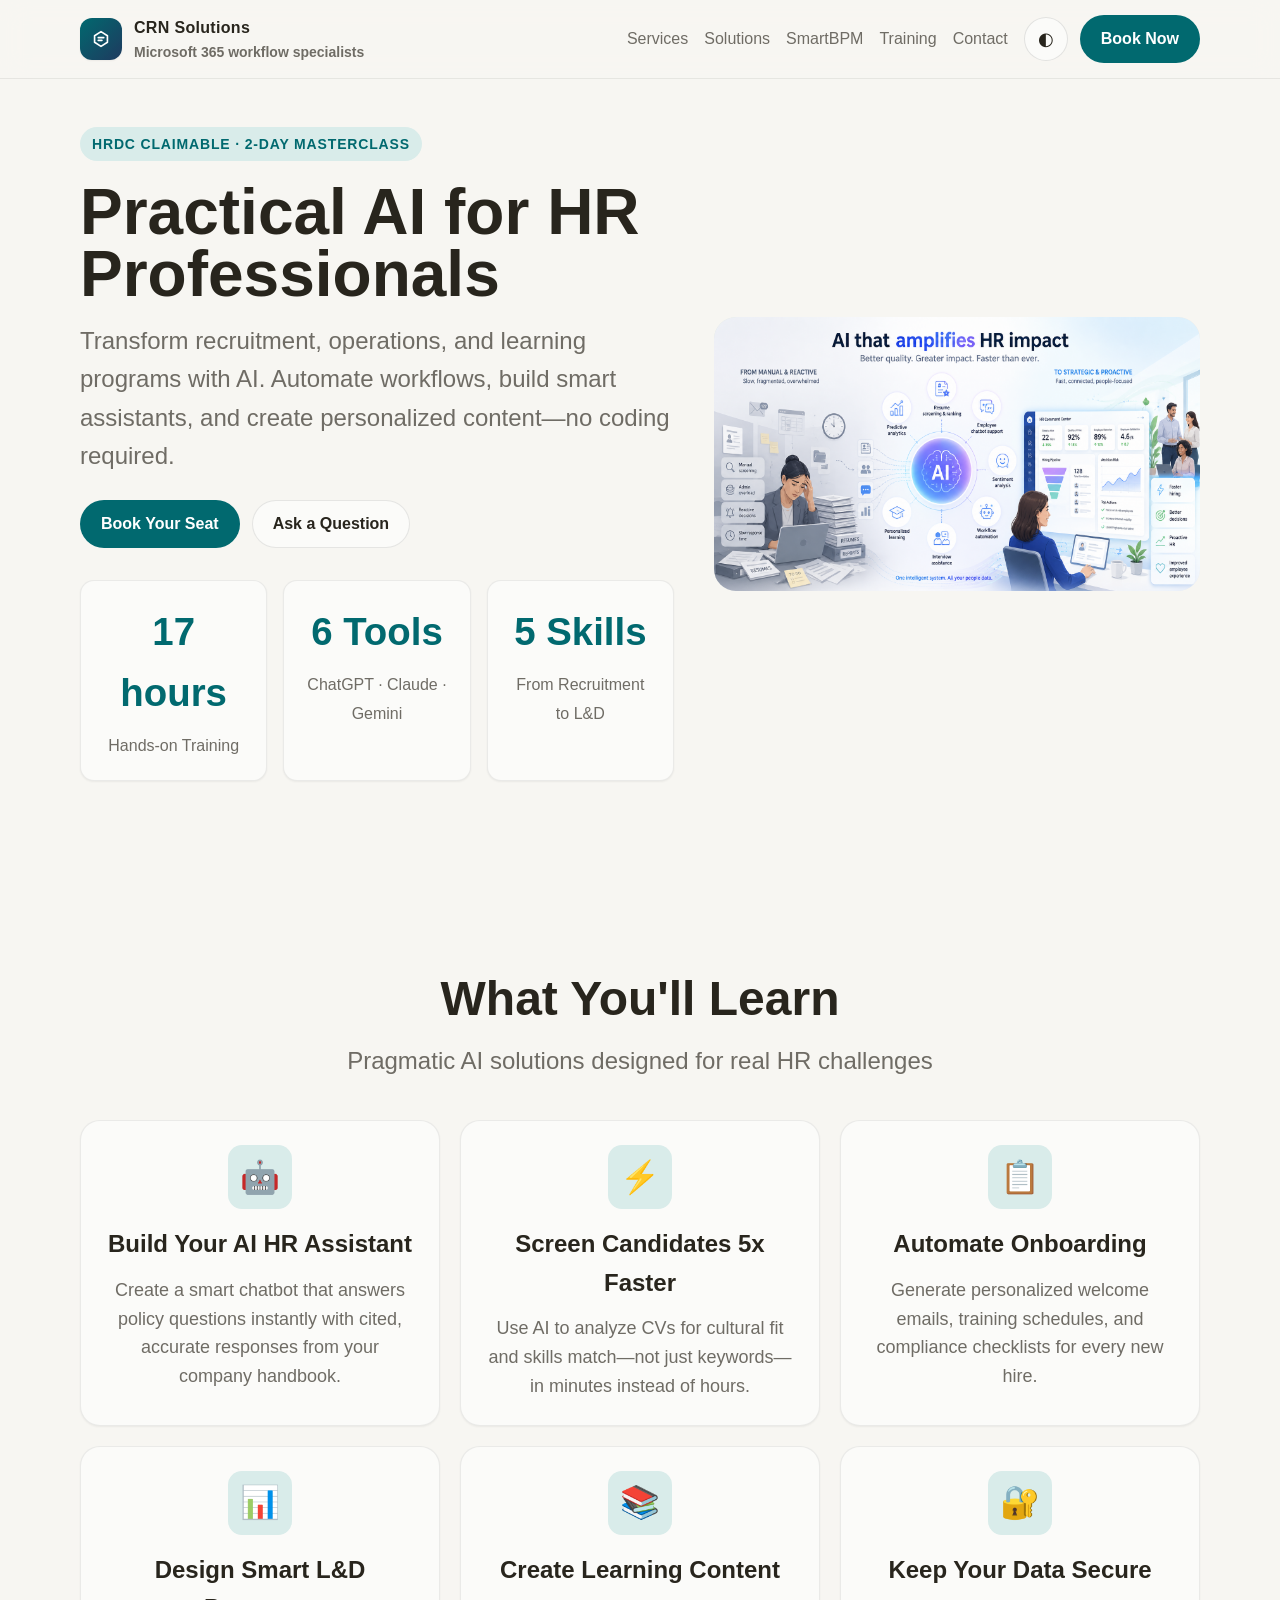
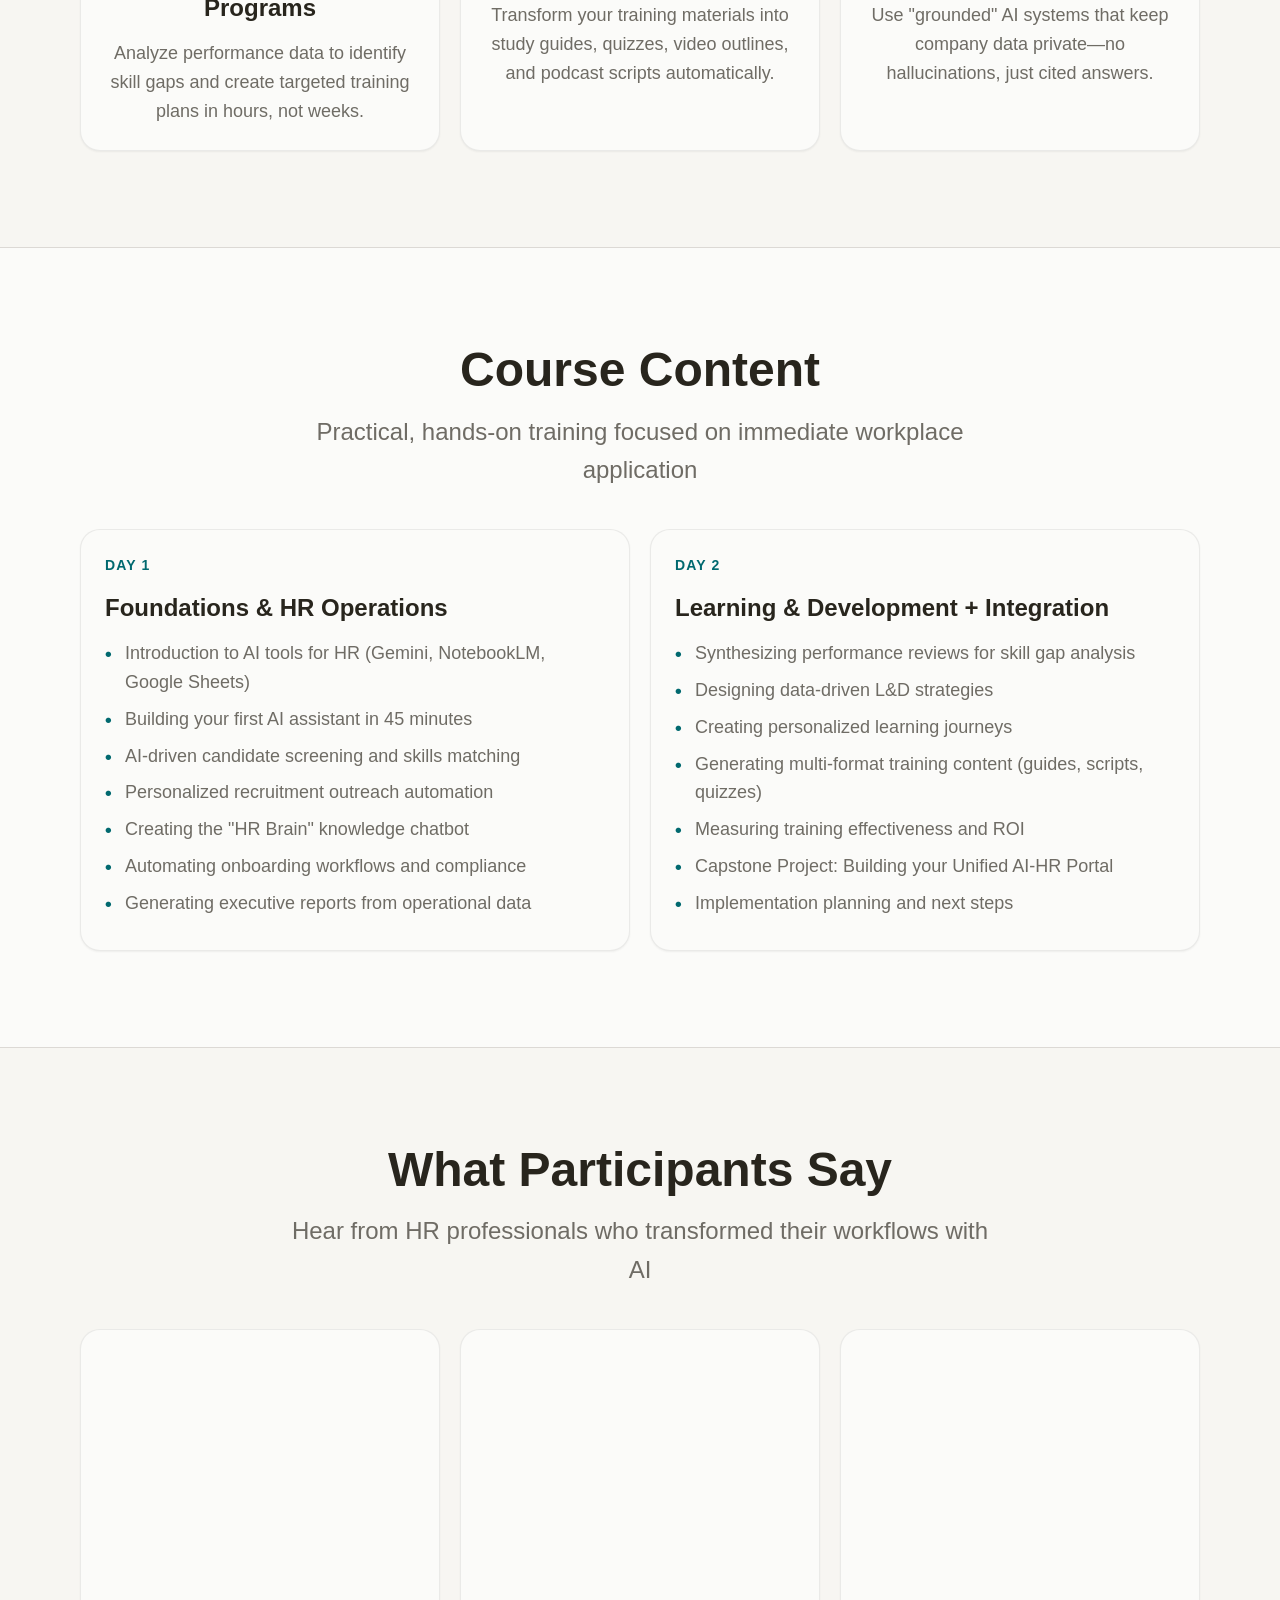
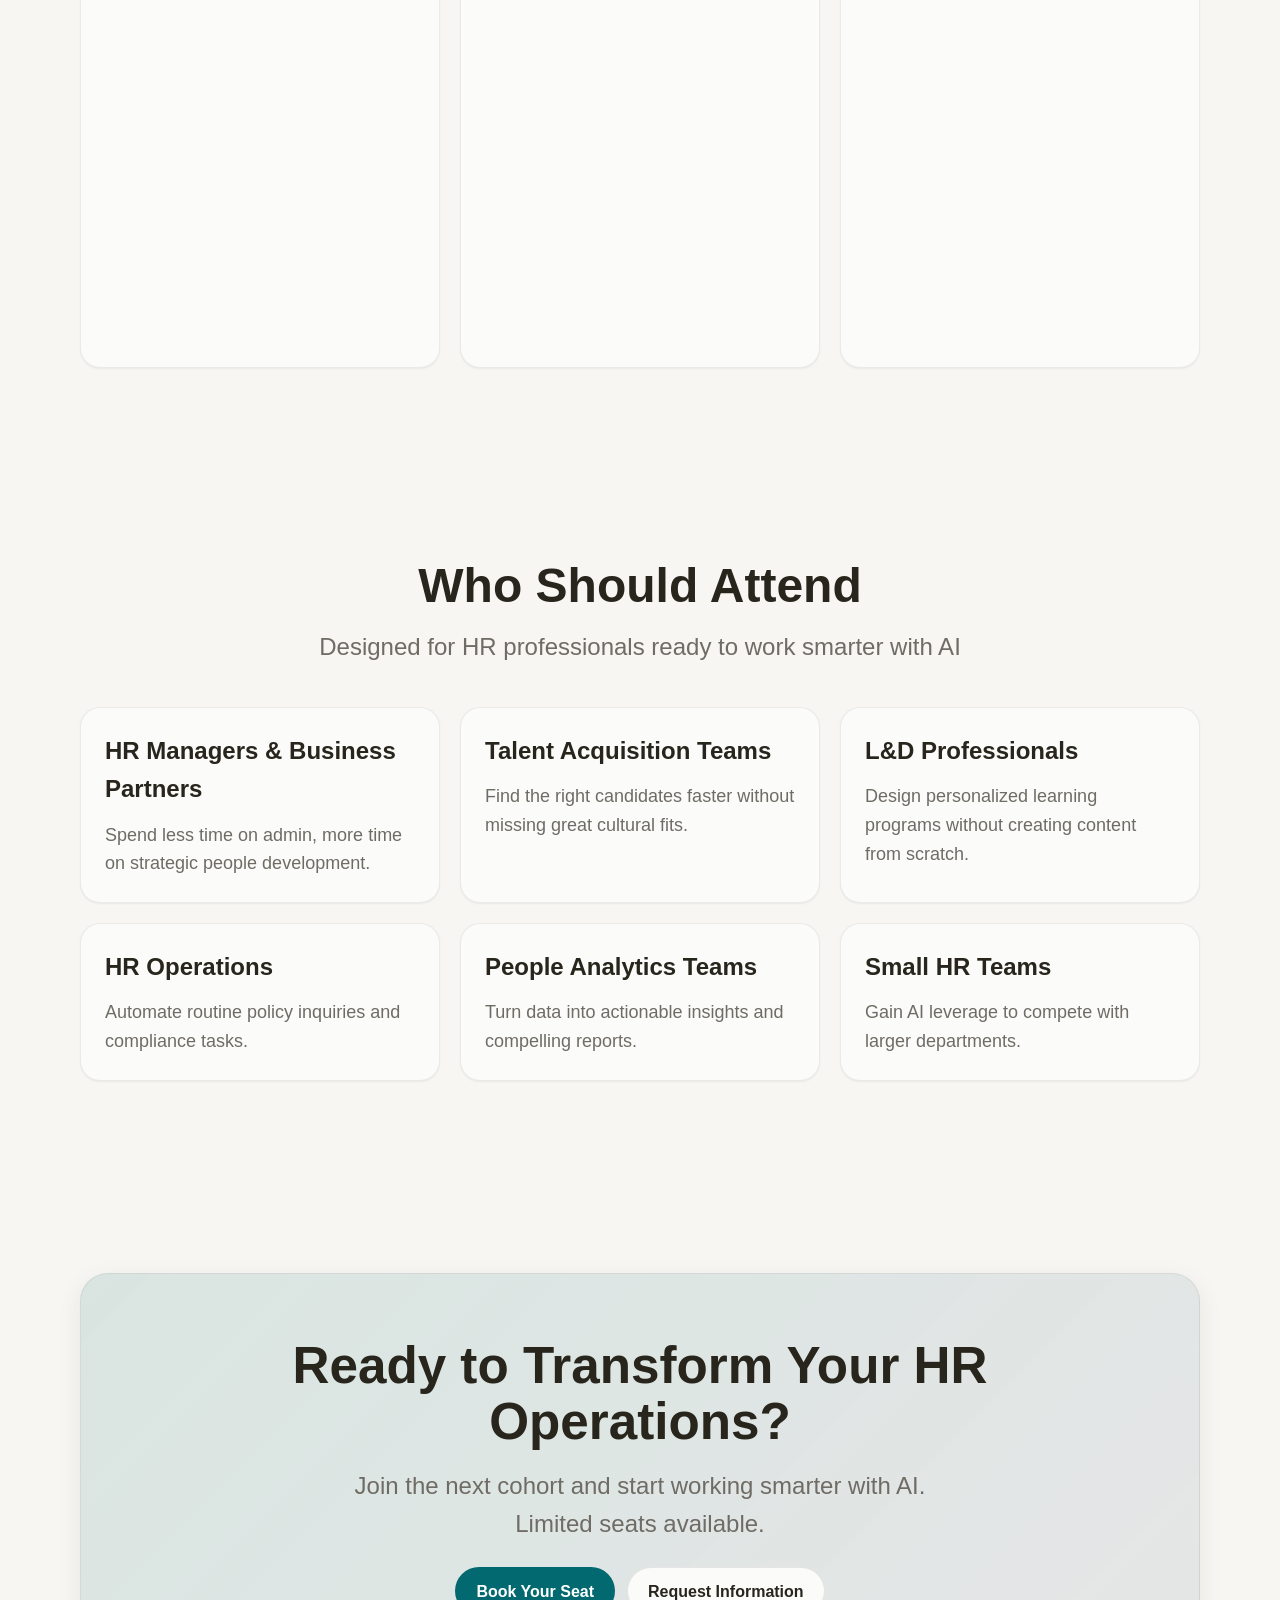
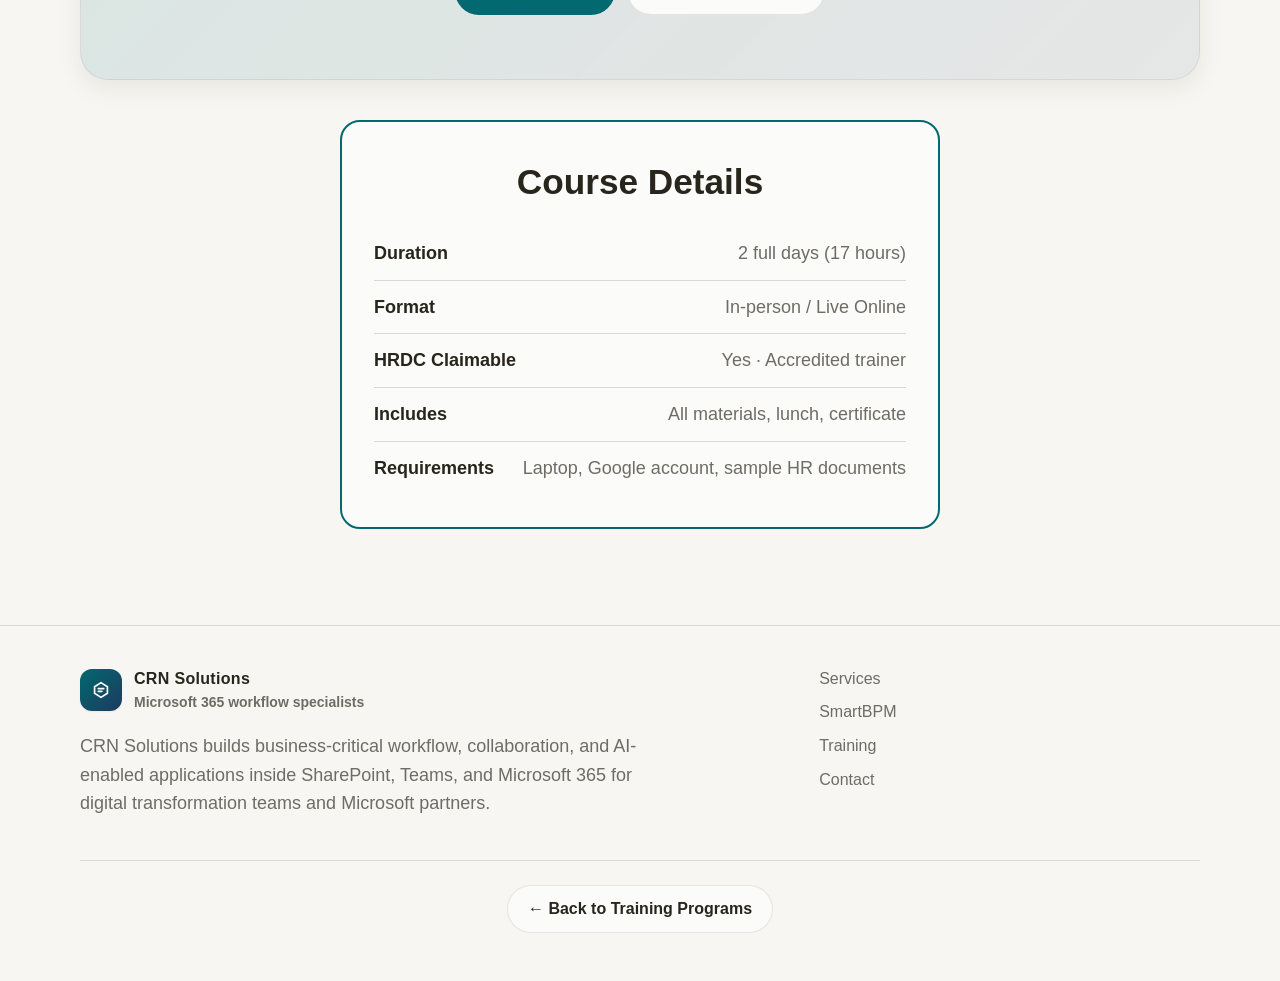
==== aimc.html @ e65ac343 "Update video source in aimc.html Yen UWC" ====
<!DOCTYPE html>
<html lang="en" data-theme="light">
<head>
  <meta charset="UTF-8" />
  <meta name="viewport" content="width=device-width, initial-scale=1.0" />
  <title>Practical AI for HR Professionals | CRN Solutions</title>

  <meta name="description" content="Master AI tools to automate recruitment, build smart HR assistants, and create personalized learning programs. 2-day HRDC-claimable masterclass by CRN Solutions." />

  <link rel="preconnect" href="https://api.fontshare.com" />
  <link href="https://api.fontshare.com/v2/css?f[]=general-sans@400,500,600,700&f[]=cabinet-grotesk@500,700,800&display=swap" rel="stylesheet" />

  <style>
    :root, [data-theme="light"] {
      --text-xs: clamp(0.75rem, 0.7rem + 0.25vw, 0.875rem);
      --text-sm: clamp(0.875rem, 0.8rem + 0.35vw, 1rem);
      --text-base: clamp(1rem, 0.95rem + 0.25vw, 1.125rem);
      --text-lg: clamp(1.125rem, 1rem + 0.75vw, 1.5rem);
      --text-xl: clamp(1.5rem, 1.2rem + 1.25vw, 2.25rem);
      --text-2xl: clamp(2rem, 1.2rem + 2.5vw, 3.5rem);

      --space-1: 0.25rem;
      --space-2: 0.5rem;
      --space-3: 0.75rem;
      --space-4: 1rem;
      --space-5: 1.25rem;
      --space-6: 1.5rem;
      --space-8: 2rem;
      --space-10: 2.5rem;
      --space-12: 3rem;
      --space-16: 4rem;
      --space-20: 5rem;
      --space-24: 6rem;

      --color-bg: #f7f6f2;
      --color-surface: #fbfbf9;
      --color-surface-2: #f1efe9;
      --color-border: #d4d1ca;
      --color-divider: #dcd9d5;
      --color-text: #28251d;
      --color-text-muted: #6f6c65;
      --color-text-faint: #9d9a93;
      --color-primary: #01696f;
      --color-primary-hover: #0c4e54;
      --color-primary-soft: #d9ecea;
      --color-accent: #1e3a5f;
      --color-success: #437a22;

      --radius-sm: 0.375rem;
      --radius-md: 0.5rem;
      --radius-lg: 0.875rem;
      --radius-xl: 1.25rem;
      --radius-full: 9999px;

      --shadow-sm: 0 1px 2px rgba(40, 37, 29, 0.06);
      --shadow-md: 0 8px 24px rgba(40, 37, 29, 0.08);
      --shadow-lg: 0 20px 48px rgba(40, 37, 29, 0.12);

      --content-default: 1120px;
      --transition: 180ms cubic-bezier(0.16, 1, 0.3, 1);

      --font-body: 'General Sans', 'Inter', sans-serif;
      --font-display: 'Cabinet Grotesk', 'Inter', sans-serif;
    }

    [data-theme="dark"] {
      --color-bg: #171614;
      --color-surface: #1c1b19;
      --color-surface-2: #22211f;
      --color-border: #393836;
      --color-divider: #262523;
      --color-text: #cdccca;
      --color-text-muted: #9b9892;
      --color-text-faint: #6e6b66;
      --color-primary: #4f98a3;
      --color-primary-hover: #6eb0ba;
      --color-primary-soft: #223335;
      --color-accent: #88a8d8;
      --color-success: #84bf63;
      --shadow-sm: 0 1px 2px rgba(0,0,0,0.2);
      --shadow-md: 0 8px 24px rgba(0,0,0,0.28);
      --shadow-lg: 0 20px 48px rgba(0,0,0,0.42);
    }

    *, *::before, *::after { box-sizing: border-box; }
    html { scroll-behavior: smooth; }
    body {
      margin: 0;
      min-height: 100vh;
      font-family: var(--font-body);
      font-size: var(--text-base);
      line-height: 1.6;
      background: var(--color-bg);
      color: var(--color-text);
    }
    img, svg { display: block; max-width: 100%; }
    a { color: inherit; text-decoration: none; }
    button { font: inherit; }

    .container {
      width: min(calc(100% - 2rem), var(--content-default));
      margin-inline: auto;
    }

    .skip-link {
      position: absolute; left: -999px; top: 0;
      background: var(--color-primary); color: white;
      padding: var(--space-3) var(--space-4); z-index: 20;
    }
    .skip-link:focus { left: var(--space-4); top: var(--space-4); }

    .site-header {
      position: sticky; top: 0; z-index: 10;
      backdrop-filter: blur(14px);
      background: color-mix(in srgb, var(--color-bg) 88%, transparent);
      border-bottom: 1px solid rgba(127,127,127,0.14);
    }

    .header-row {
      display: flex; align-items: center; justify-content: space-between;
      gap: var(--space-4); min-height: 78px;
    }

    .brand { display: flex; align-items: center; gap: var(--space-3); font-weight: 700; }
    .brand-mark {
      width: 42px; height: 42px; border-radius: 12px;
      background: linear-gradient(135deg, var(--color-primary), var(--color-accent));
      display: grid; place-items: center; color: white;
      box-shadow: var(--shadow-sm);
    }
    .brand-mark svg { width: 22px; height: 22px; }
    .brand-text strong {
      display: block; font-family: var(--font-display); font-size: 1rem; letter-spacing: 0.02em;
    }
    .brand-text span { display: block; font-size: var(--text-xs); color: var(--color-text-muted); }

    .nav-wrap { display: flex; align-items: center; gap: var(--space-4); }
    .site-nav {
      display: flex; align-items: center; gap: var(--space-4);
      font-size: var(--text-sm);
      color: var(--color-text-muted);
    }
    .site-nav a:hover, .site-nav a:focus-visible { color: var(--color-text); }
    .header-actions { display: flex; align-items: center; gap: var(--space-3); }

    .theme-toggle, .menu-toggle {
      min-width: 44px; min-height: 44px; border-radius: var(--radius-full);
      border: 1px solid rgba(127,127,127,0.2); background: var(--color-surface);
      color: var(--color-text); cursor: pointer;
      transition: transform var(--transition), background var(--transition);
    }
    .theme-toggle:hover, .menu-toggle:hover { transform: translateY(-1px); }
    .menu-toggle { display: none; }

    .btn {
      display: inline-flex; align-items: center; justify-content: center; gap: var(--space-2);
      min-height: 48px; padding: 0 var(--space-5);
      border-radius: var(--radius-full); border: 1px solid transparent;
      font-size: var(--text-sm); font-weight: 600;
      transition: background var(--transition), color var(--transition), border-color var(--transition), transform var(--transition);
      cursor: pointer;
    }
    .btn:hover { transform: translateY(-1px); }
    .btn-primary { background: var(--color-primary); color: white; }
    .btn-primary:hover { background: var(--color-primary-hover); }
    .btn-secondary { background: var(--color-surface); border-color: rgba(127,127,127,0.18); }

    main section { padding-block: clamp(var(--space-12), 8vw, var(--space-24)); }

    .hero {
      padding-top: var(--space-12);
    }
    .hero-grid {
      display: grid; gap: var(--space-10); align-items: center;
    }
    .eyebrow {
      display: inline-flex; align-items: center; gap: var(--space-2);
      padding: 0.35rem 0.75rem; border-radius: var(--radius-full);
      background: var(--color-primary-soft); color: var(--color-primary);
      font-size: var(--text-xs); font-weight: 700; letter-spacing: 0.06em; text-transform: uppercase;
    }
    .hero h1 {
      margin: var(--space-5) 0 var(--space-4);
      font-family: var(--font-display);
      font-size: clamp(2.6rem, 5vw, 5.2rem);
      line-height: 0.98;
      max-width: 18ch;
    }
    .hero p {
      max-width: 62ch; color: var(--color-text-muted); margin: 0 0 var(--space-6);
      font-size: var(--text-lg);
    }
    .hero-actions { display: flex; flex-wrap: wrap; gap: var(--space-3); }

    .hero-stats {
      display: grid; grid-template-columns: repeat(3, minmax(0, 1fr));
      gap: var(--space-4); margin-top: var(--space-8);
    }
    .stat-card {
      background: var(--color-surface); border: 1px solid rgba(127,127,127,0.14);
      border-radius: var(--radius-lg); padding: var(--space-5); box-shadow: var(--shadow-sm);
      text-align: center;
    }
    .stat-card strong {
      display: block; font-family: var(--font-display); font-size: clamp(1.8rem, 3vw, 2.5rem);
      margin-bottom: var(--space-2); color: var(--color-primary);
    }
    .stat-card span {
      font-size: var(--text-sm);
      color: var(--color-text-muted);
    }
  .hero-visual img {
    width: 100%;
    height: auto;
    border-radius: 22px;
    display: block;
  }
  
  .placeholder-image {
    aspect-ratio: 16/9; /* Forces 16:9 ratio */
    border-radius: 22px;
    overflow: hidden; /* Clips anything outside */
    background: linear-gradient(135deg, rgba(1,105,111,0.08), rgba(30,58,95,0.04));
  }

    .placeholder-image strong {
      display: block; font-size: var(--text-lg); color: var(--color-text); margin-bottom: var(--space-2);
    }

    .section-head { 
      text-align: center;
      margin-bottom: var(--space-10);
      max-width: 700px;
      margin-inline: auto;
    }
    .section-head h2 {
      font-family: var(--font-display); font-size: clamp(2rem, 4vw, 3rem); 
      line-height: 1.1; margin: 0 0 var(--space-4);
    }
    .section-head p { color: var(--color-text-muted); margin: 0; font-size: var(--text-lg); }

    .grid-3 { display: grid; gap: var(--space-5); grid-template-columns: repeat(3, minmax(0, 1fr)); }
    .grid-2 { display: grid; gap: var(--space-5); grid-template-columns: repeat(2, minmax(0, 1fr)); }

    .card {
      background: var(--color-surface); border: 1px solid rgba(127,127,127,0.14);
      border-radius: var(--radius-xl); padding: var(--space-6); box-shadow: var(--shadow-sm);
      transition: transform var(--transition), border-color var(--transition), box-shadow var(--transition);
    }
    .card:hover {
      transform: translateY(-2px);
      border-color: var(--color-primary);
      box-shadow: 0 0 0 1px var(--color-primary), var(--shadow-md);
    }
    .card h3 { 
      margin: 0 0 var(--space-3); 
      font-size: var(--text-lg); 
      font-family: var(--font-display);
      color: var(--color-text); 
    }
    .card p { margin: 0; color: var(--color-text-muted); line-height: 1.6; }
    .card ul {
      list-style: none;
      padding: 0;
      margin: 0;
    }
    .card ul li {
      padding-left: var(--space-5);
      position: relative;
      margin-bottom: var(--space-2);
      color: var(--color-text-muted);
    }
    .card ul li:before {
      content: "•";
      position: absolute;
      left: 0;
      color: var(--color-primary);
      font-weight: 700;
      font-size: 1.2rem;
    }
    .kicker { 
      color: var(--color-primary); font-size: var(--text-xs); 
      text-transform: uppercase; letter-spacing: 0.08em; 
      font-weight: 700; margin-bottom: var(--space-3); 
      display: block;
    }

    .icon-card {
      text-align: center;
    }
    .icon-card-icon {
      width: 64px;
      height: 64px;
      margin: 0 auto var(--space-4);
      border-radius: var(--radius-lg);
      background: var(--color-primary-soft);
      display: grid;
      place-items: center;
      font-size: 2rem;
    }

    .video-grid {
      display: grid;
      grid-template-columns: repeat(3, minmax(0, 1fr));
      gap: var(--space-5);
    }
    .video-card {
      background: var(--color-surface);
      border: 1px solid rgba(127,127,127,0.14);
      border-radius: var(--radius-xl);
      overflow: hidden;
      box-shadow: var(--shadow-sm);
    }
    .video-card iframe {
      width: 100%;
      aspect-ratio: 9/16;
      border: none;
      display: block;
    }

    .cta-panel {
      background: linear-gradient(135deg, rgba(1,105,111,0.12), rgba(30,58,95,0.08));
      border: 1px solid rgba(127,127,127,0.14);
      border-radius: 28px; padding: clamp(var(--space-10), 6vw, var(--space-16));
      box-shadow: var(--shadow-md); text-align: center;
    }
    .cta-panel h2 {
      margin: 0 0 var(--space-4); font-family: var(--font-display); 
      font-size: clamp(2rem, 4vw, 3.25rem); line-height: 1.1;
    }
    .cta-panel p { 
      margin: 0 0 var(--space-6); max-width: 600px; 
      color: var(--color-text-muted); margin-inline: auto;
      font-size: var(--text-lg);
    }
    .cta-actions { 
      display: flex; flex-wrap: wrap; gap: var(--space-3); 
      justify-content: center; 
    }

    .info-box {
      background: var(--color-surface);
      border: 2px solid var(--color-primary);
      border-radius: var(--radius-xl);
      padding: var(--space-8);
      margin-top: var(--space-10);
      max-width: 600px;
      margin-inline: auto;
    }
    .info-box h3 {
      font-family: var(--font-display);
      font-size: var(--text-xl);
      margin: 0 0 var(--space-4);
      text-align: center;
    }
    .info-item {
      display: flex;
      justify-content: space-between;
      padding: var(--space-3) 0;
      border-bottom: 1px solid var(--color-divider);
    }
    .info-item:last-child {
      border-bottom: none;
    }
    .info-item strong {
      color: var(--color-text);
    }
    .info-item span {
      color: var(--color-text-muted);
    }

    .site-footer {
      padding: var(--space-10) 0 var(--space-12);
      border-top: 1px solid var(--color-divider);
    }
    .footer-grid {
      display: grid; grid-template-columns: 1.3fr 0.7fr; 
      gap: var(--space-8); align-items: start;
    }
    .footer-links {
      display: grid; gap: var(--space-2); 
      color: var(--color-text-muted); font-size: var(--text-sm);
    }
    .footer-note { color: var(--color-text-muted); max-width: 56ch; }
    .footer-back {
      margin-top: var(--space-6);
      padding-top: var(--space-6);
      border-top: 1px solid var(--color-divider);
      text-align: center;
    }

    @media (min-width: 980px) {
      .hero-grid { grid-template-columns: 1.1fr 0.9fr; }
    }

    @media (max-width: 979px) {
      .site-nav {
        position: absolute; left: 0; right: 0; top: 78px;
        display: none; flex-direction: column; align-items: flex-start;
        padding: var(--space-5) 1rem var(--space-6); 
        background: var(--color-bg);
        border-bottom: 1px solid var(--color-divider);
      }
      .site-nav.open { display: flex; }
      .menu-toggle { 
        display: inline-flex; align-items: center; 
        justify-content: center; 
      }
      .header-actions .btn { display: none; }
      .hero-grid, .hero-stats, .grid-3, .grid-2, .video-grid, .footer-grid {
        grid-template-columns: 1fr;
      }
    }
  </style>
</head>
<body>
  <a class="skip-link" href="#main-content">Skip to content</a>

  <header class="site-header">
    <div class="container header-row">
      <a class="brand" href="index.html" aria-label="CRN Solutions home">
        <span class="brand-mark" aria-hidden="true">
          <svg viewBox="0 0 24 24" fill="none" stroke="currentColor" stroke-width="1.8" stroke-linecap="round" stroke-linejoin="round">
            <path d="M5 8.5 12 4l7 4.5v7L12 20l-7-4.5z"></path>
            <path d="M9 10.5h6"></path>
            <path d="M9 13.5h4"></path>
          </svg>
        </span>
        <span class="brand-text">
          <strong>CRN Solutions</strong>
          <span>Microsoft 365 workflow specialists</span>
        </span>
      </a>

      <div class="nav-wrap">
        <nav class="site-nav" id="site-nav" aria-label="Primary navigation">
          <a href="index.html#services">Services</a>
          <a href="index.html#solutions">Solutions</a>
          <a href="SmartBPM.html">SmartBPM</a>
          <a href="training.html">Training</a>
          <a href="index.html#contact">Contact</a>
        </nav>
        <div class="header-actions">
          <button class="menu-toggle" type="button" aria-expanded="false" aria-controls="site-nav" aria-label="Open menu">☰</button>
          <button class="theme-toggle" type="button" data-theme-toggle aria-label="Switch theme">◐</button>
          <a class="btn btn-primary" href="#book">Book Now</a>
        </div>
      </div>
    </div>
  </header>

  <main id="main-content">
    <section class="hero" id="top">
      <div class="container hero-grid">
        <div>
          <span class="eyebrow">HRDC Claimable · 2-Day Masterclass</span>
          <h1>Practical AI for HR Professionals</h1>
          <p>Transform recruitment, operations, and learning programs with AI. Automate workflows, build smart assistants, and create personalized content—no coding required.</p>
          <div class="hero-actions">
            <a class="btn btn-primary" href="#book">Book Your Seat</a>
            <a class="btn btn-secondary" href="mailto:support@webparts360.com?subject=Inquiry%20about%20AI%20HR%20Masterclass">Ask a Question</a>
          </div>
          <div class="hero-stats">
            <article class="stat-card">
              <strong>17 hours</strong>
              <span>Hands-on Training</span>
            </article>
            <article class="stat-card">
              <strong>6 Tools</strong>
              <span>ChatGPT · Claude · Gemini</span>
            </article>
            <article class="stat-card">
              <strong>5 Skills</strong>
              <span>From Recruitment to L&D</span>
            </article>
          </div>
        </div>
        <div class="hero-visual">
          <div class="placeholder-image">
            <img src="images\AI4HR.png">
          </div>
        </div>
      </div>
    </section>

    <section id="outcomes">
      <div class="container">
        <div class="section-head">
          <h2>What You'll Learn</h2>
          <p>Pragmatic AI solutions designed for real HR challenges</p>
        </div>
        <div class="grid-3">
          <article class="card icon-card">
            <div class="icon-card-icon">🤖</div>
            <h3>Build Your AI HR Assistant</h3>
            <p>Create a smart chatbot that answers policy questions instantly with cited, accurate responses from your company handbook.</p>
          </article>
          <article class="card icon-card">
            <div class="icon-card-icon">⚡</div>
            <h3>Screen Candidates 5x Faster</h3>
            <p>Use AI to analyze CVs for cultural fit and skills match—not just keywords—in minutes instead of hours.</p>
          </article>
          <article class="card icon-card">
            <div class="icon-card-icon">📋</div>
            <h3>Automate Onboarding</h3>
            <p>Generate personalized welcome emails, training schedules, and compliance checklists for every new hire.</p>
          </article>
          <article class="card icon-card">
            <div class="icon-card-icon">📊</div>
            <h3>Design Smart L&D Programs</h3>
            <p>Analyze performance data to identify skill gaps and create targeted training plans in hours, not weeks.</p>
          </article>
          <article class="card icon-card">
            <div class="icon-card-icon">📚</div>
            <h3>Create Learning Content</h3>
            <p>Transform your training materials into study guides, quizzes, video outlines, and podcast scripts automatically.</p>
          </article>
          <article class="card icon-card">
            <div class="icon-card-icon">🔐</div>
            <h3>Keep Your Data Secure</h3>
            <p>Use "grounded" AI systems that keep company data private—no hallucinations, just cited answers.</p>
          </article>
        </div>
      </div>
    </section>

    <section id="how" style="background: var(--color-surface); border-block: 1px solid var(--color-divider);">
      <div class="container">
        <div class="section-head">
          <h2>Course Content</h2>
          <p>Practical, hands-on training focused on immediate workplace application</p>
        </div>
        <div class="grid-2">
          <article class="card">
            <span class="kicker">Day 1</span>
            <h3>Foundations & HR Operations</h3>
            <ul>
              <li>Introduction to AI tools for HR (Gemini, NotebookLM, Google Sheets)</li>
              <li>Building your first AI assistant in 45 minutes</li>
              <li>AI-driven candidate screening and skills matching</li>
              <li>Personalized recruitment outreach automation</li>
              <li>Creating the "HR Brain" knowledge chatbot</li>
              <li>Automating onboarding workflows and compliance</li>
              <li>Generating executive reports from operational data</li>
            </ul>
          </article>
          <article class="card">
            <span class="kicker">Day 2</span>
            <h3>Learning & Development + Integration</h3>
            <ul>
              <li>Synthesizing performance reviews for skill gap analysis</li>
              <li>Designing data-driven L&D strategies</li>
              <li>Creating personalized learning journeys</li>
              <li>Generating multi-format training content (guides, scripts, quizzes)</li>
              <li>Measuring training effectiveness and ROI</li>
              <li>Capstone Project: Building your Unified AI-HR Portal</li>
              <li>Implementation planning and next steps</li>
            </ul>
          </article>
        </div>
      </div>
    </section>

    <section id="testimonials">
      <div class="container">
        <div class="section-head">
          <h2>What Participants Say</h2>
          <p>Hear from HR professionals who transformed their workflows with AI</p>
        </div>
        <div class="video-grid">
          <article class="video-card">
            <iframe 
              src="https://www.youtube.com/embed/bUMkilHg1Bk" 
              title="UWC Berhad, COO"
              allow="accelerometer; autoplay; clipboard-write; encrypted-media; gyroscope; picture-in-picture" 
              allowfullscreen>
            </iframe>
          </article>
          <article class="video-card">
            <iframe 
              src="https://www.youtube.com/embed/IcreWmAO1P4" 
              title="Testimonial 2"
              allow="accelerometer; autoplay; clipboard-write; encrypted-media; gyroscope; picture-in-picture" 
              allowfullscreen>
            </iframe>
          </article>
          <article class="video-card">
            <iframe 
              src="https://www.youtube.com/embed/tkHH0F32t_s" 
              title="Testimonial 3"
              allow="accelerometer; autoplay; clipboard-write; encrypted-media; gyroscope; picture-in-picture" 
              allowfullscreen>
            </iframe>
          </article>
        </div>
      </div>
    </section>

    <section id="who">
      <div class="container">
        <div class="section-head">
          <h2>Who Should Attend</h2>
          <p>Designed for HR professionals ready to work smarter with AI</p>
        </div>
        <div class="grid-3">
          <article class="card">
            <h3>HR Managers & Business Partners</h3>
            <p>Spend less time on admin, more time on strategic people development.</p>
          </article>
          <article class="card">
            <h3>Talent Acquisition Teams</h3>
            <p>Find the right candidates faster without missing great cultural fits.</p>
          </article>
          <article class="card">
            <h3>L&D Professionals</h3>
            <p>Design personalized learning programs without creating content from scratch.</p>
          </article>
          <article class="card">
            <h3>HR Operations</h3>
            <p>Automate routine policy inquiries and compliance tasks.</p>
          </article>
          <article class="card">
            <h3>People Analytics Teams</h3>
            <p>Turn data into actionable insights and compelling reports.</p>
          </article>
          <article class="card">
            <h3>Small HR Teams</h3>
            <p>Gain AI leverage to compete with larger departments.</p>
          </article>
        </div>
      </div>
    </section>

    <section id="book">
      <div class="container">
        <div class="cta-panel">
          <h2>Ready to Transform Your HR Operations?</h2>
          <p>Join the next cohort and start working smarter with AI. Limited seats available.</p>
          <div class="cta-actions">
            <a class="btn btn-primary" href="mailto:training@webparts360.com?subject=Book%20AI%20for%20HR%20Masterclass">Book Your Seat</a>
            <a class="btn btn-secondary" href="mailto:training@webparts360.com?subject=Inquiry%20about%20AI%20HR%20Course">Request Information</a>
          </div>
        </div>

        <div class="info-box">
          <h3>Course Details</h3>
          <div class="info-item">
            <strong>Duration</strong>
            <span>2 full days (17 hours)</span>
          </div>
          <div class="info-item">
            <strong>Format</strong>
            <span>In-person / Live Online</span>
          </div>
          <div class="info-item">
            <strong>HRDC Claimable</strong>
            <span>Yes · Accredited trainer</span>
          </div>
          <div class="info-item">
            <strong>Includes</strong>
            <span>All materials, lunch, certificate</span>
          </div>
          <div class="info-item">
            <strong>Requirements</strong>
            <span>Laptop, Google account, sample HR documents</span>
          </div>
        </div>
      </div>
    </section>
  </main>

  <footer class="site-footer">
    <div class="container">
      <div class="footer-grid">
        <div>
          <div class="brand" style="margin-bottom: var(--space-4);">
            <span class="brand-mark" aria-hidden="true">
              <svg viewBox="0 0 24 24" fill="none" stroke="currentColor" stroke-width="1.8" stroke-linecap="round" stroke-linejoin="round">
                <path d="M5 8.5 12 4l7 4.5v7L12 20l-7-4.5z"></path>
                <path d="M9 10.5h6"></path>
                <path d="M9 13.5h4"></path>
              </svg>
            </span>
            <span class="brand-text">
              <strong>CRN Solutions</strong>
              <span>Microsoft 365 workflow specialists</span>
            </span>
          </div>
          <p class="footer-note">CRN Solutions builds business-critical workflow, collaboration, and AI-enabled applications inside SharePoint, Teams, and Microsoft 365 for digital transformation teams and Microsoft partners.</p>
        </div>
        <div class="footer-links">
          <a href="index.html#services">Services</a>
          <a href="SmartBPM.html">SmartBPM</a>
          <a href="training.html">Training</a>
          <a href="mailto:support@webparts360.com">Contact</a>
        </div>
      </div>
      <div class="footer-back">
        <a class="btn btn-secondary" href="training.html">← Back to Training Programs</a>
      </div>
    </div>
  </footer>

  <script>
    (function () {
      const root = document.documentElement;
      const themeButton = document.querySelector('[data-theme-toggle]');
      let theme = window.matchMedia('(prefers-color-scheme: dark)').matches ? 'dark' : 'light';
      root.setAttribute('data-theme', theme);

      if (themeButton) {
        themeButton.addEventListener('click', function () {
          theme = theme === 'dark' ? 'light' : 'dark';
          root.setAttribute('data-theme', theme);
          themeButton.setAttribute('aria-label', 'Switch to ' + (theme === 'dark' ? 'light' : 'dark') + ' mode');
        });
      }

      const menuButton = document.querySelector('.menu-toggle');
      const nav = document.getElementById('site-nav');
      if (menuButton && nav) {
        menuButton.addEventListener('click', function () {
          const open = nav.classList.toggle('open');
          menuButton.setAttribute('aria-expanded', String(open));
        });
        nav.querySelectorAll('a').forEach(function (link) {
          link.addEventListener('click', function () {
            nav.classList.remove('open');
            menuButton.setAttribute('aria-expanded', 'false');
          });
        });
      }
    })();
  </script>
</body>
</html>
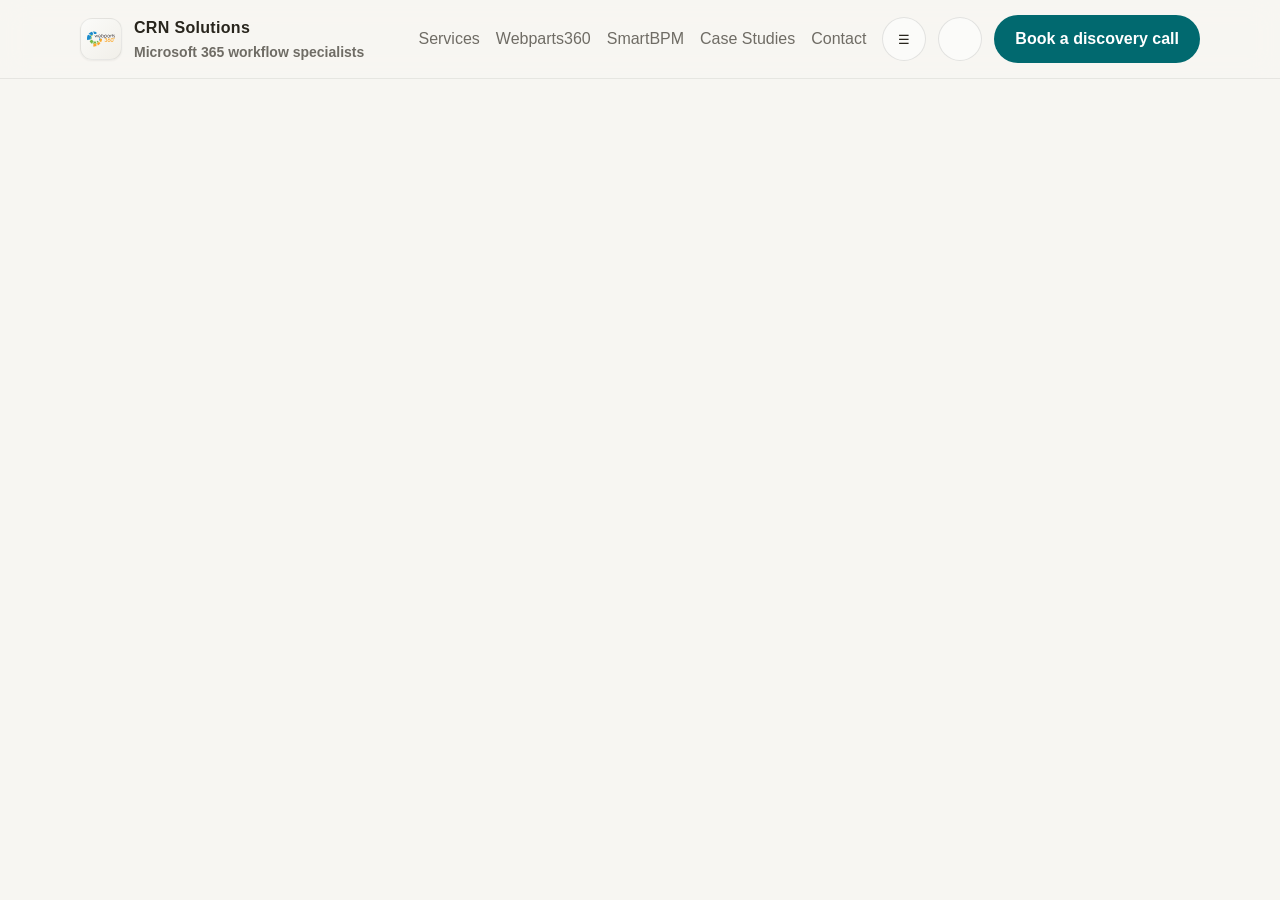
==== commit d8145120: "New version" ====
--- a/aimc.html
+++ b/aimc.html
@@ -4,8 +4,7 @@
   <meta charset="UTF-8" />
   <meta name="viewport" content="width=device-width, initial-scale=1.0" />
   <title>Practical AI for HR Professionals | CRN Solutions</title>
-
-  <meta name="description" content="Master AI tools to automate recruitment, build smart HR assistants, and create personalized learning programs. 2-day HRDC-claimable masterclass by CRN Solutions." />
+  <meta name="description" content="A 2-day, HRDF-claimable Practical AI masterclass for HR teams. Learn to use tools like ChatGPT, Claude, and Gemini to transform recruitment, operations, and learning programmes." />
 
   <link rel="preconnect" href="https://api.fontshare.com" />
   <link href="https://api.fontshare.com/v2/css?f[]=general-sans@400,500,600,700&f[]=cabinet-grotesk@500,700,800&display=swap" rel="stylesheet" />
@@ -30,7 +29,6 @@
       --space-12: 3rem;
       --space-16: 4rem;
       --space-20: 5rem;
-      --space-24: 6rem;
 
       --color-bg: #f7f6f2;
       --color-surface: #fbfbf9;
@@ -39,28 +37,23 @@
       --color-divider: #dcd9d5;
       --color-text: #28251d;
       --color-text-muted: #6f6c65;
-      --color-text-faint: #9d9a93;
       --color-primary: #01696f;
       --color-primary-hover: #0c4e54;
       --color-primary-soft: #d9ecea;
       --color-accent: #1e3a5f;
-      --color-success: #437a22;
-
-      --radius-sm: 0.375rem;
+
       --radius-md: 0.5rem;
       --radius-lg: 0.875rem;
       --radius-xl: 1.25rem;
       --radius-full: 9999px;
 
-      --shadow-sm: 0 1px 2px rgba(40, 37, 29, 0.06);
-      --shadow-md: 0 8px 24px rgba(40, 37, 29, 0.08);
-      --shadow-lg: 0 20px 48px rgba(40, 37, 29, 0.12);
+      --shadow-sm: 0 1px 2px rgba(40,37,29,0.06);
+      --shadow-md: 0 8px 24px rgba(40,37,29,0.08);
 
       --content-default: 1120px;
       --transition: 180ms cubic-bezier(0.16, 1, 0.3, 1);
-
-      --font-body: 'General Sans', 'Inter', sans-serif;
-      --font-display: 'Cabinet Grotesk', 'Inter', sans-serif;
+      --font-body: "General Sans","Inter",sans-serif;
+      --font-display: "Cabinet Grotesk","Inter",sans-serif;
     }
 
     [data-theme="dark"] {
@@ -71,18 +64,15 @@
       --color-divider: #262523;
       --color-text: #cdccca;
       --color-text-muted: #9b9892;
-      --color-text-faint: #6e6b66;
       --color-primary: #4f98a3;
       --color-primary-hover: #6eb0ba;
       --color-primary-soft: #223335;
       --color-accent: #88a8d8;
-      --color-success: #84bf63;
       --shadow-sm: 0 1px 2px rgba(0,0,0,0.2);
       --shadow-md: 0 8px 24px rgba(0,0,0,0.28);
-      --shadow-lg: 0 20px 48px rgba(0,0,0,0.42);
-    }
-
-    *, *::before, *::after { box-sizing: border-box; }
+    }
+
+    *,*::before,*::after { box-sizing: border-box; }
     html { scroll-behavior: smooth; }
     body {
       margin: 0;
@@ -93,338 +83,470 @@
       background: var(--color-bg);
       color: var(--color-text);
     }
-    img, svg { display: block; max-width: 100%; }
+    img { max-width: 100%; display: block; }
     a { color: inherit; text-decoration: none; }
-    button { font: inherit; }
 
     .container {
       width: min(calc(100% - 2rem), var(--content-default));
       margin-inline: auto;
     }
 
-    .skip-link {
-      position: absolute; left: -999px; top: 0;
-      background: var(--color-primary); color: white;
-      padding: var(--space-3) var(--space-4); z-index: 20;
-    }
-    .skip-link:focus { left: var(--space-4); top: var(--space-4); }
-
+    /* Motion */
+    html.js [data-reveal] {
+      opacity: 0;
+      transform: translateY(18px);
+      transition:
+        opacity 700ms cubic-bezier(0.16, 1, 0.3, 1),
+        transform 700ms cubic-bezier(0.16, 1, 0.3, 1);
+      transition-delay: var(--reveal-delay, 0ms);
+    }
+    html.js [data-reveal].is-visible {
+      opacity: 1;
+      transform: none;
+    }
+    @media (prefers-reduced-motion: reduce) {
+      html.js [data-reveal] {
+        opacity: 1 !important;
+        transform: none !important;
+        transition: none !important;
+      }
+    }
+
+    /* Header / nav */
     .site-header {
-      position: sticky; top: 0; z-index: 10;
+      position: sticky;
+      top: 0;
+      z-index: 10;
       backdrop-filter: blur(14px);
       background: color-mix(in srgb, var(--color-bg) 88%, transparent);
       border-bottom: 1px solid rgba(127,127,127,0.14);
+      transition:
+        box-shadow 180ms cubic-bezier(0.16,1,0.3,1),
+        background 180ms cubic-bezier(0.16,1,0.3,1);
+    }
+    .site-header.is-scrolled {
+      box-shadow: 0 10px 30px rgba(40,37,29,0.08);
     }
 
     .header-row {
-      display: flex; align-items: center; justify-content: space-between;
-      gap: var(--space-4); min-height: 78px;
-    }
-
-    .brand { display: flex; align-items: center; gap: var(--space-3); font-weight: 700; }
-    .brand-mark {
-      width: 42px; height: 42px; border-radius: 12px;
-      background: linear-gradient(135deg, var(--color-primary), var(--color-accent));
-      display: grid; place-items: center; color: white;
+      display: flex;
+      align-items: center;
+      justify-content: space-between;
+      gap: var(--space-4);
+      min-height: 78px;
+    }
+
+    .brand {
+      display: flex;
+      align-items: center;
+      gap: var(--space-3);
+      font-weight: 700;
+    }
+    .brand-logo-wrap {
+      display: flex;
+      align-items: center;
+      justify-content: center;
+      width: 42px;
+      height: 42px;
+      border-radius: 12px;
+      background: linear-gradient(135deg, var(--color-surface), var(--color-surface-2));
+      border: 1px solid rgba(127,127,127,0.14);
+      overflow: hidden;
       box-shadow: var(--shadow-sm);
     }
-    .brand-mark svg { width: 22px; height: 22px; }
+    .brand-logo-wrap img {
+      width: 28px;
+      height: 28px;
+      object-fit: contain;
+    }
+    .brand:hover .brand-logo-wrap,
+    .brand:focus-visible .brand-logo-wrap {
+      transform: translateY(-1px) scale(1.03);
+      transition: transform var(--transition);
+    }
     .brand-text strong {
-      display: block; font-family: var(--font-display); font-size: 1rem; letter-spacing: 0.02em;
-    }
-    .brand-text span { display: block; font-size: var(--text-xs); color: var(--color-text-muted); }
-
-    .nav-wrap { display: flex; align-items: center; gap: var(--space-4); }
+      display: block;
+      font-family: var(--font-display);
+      font-size: 1rem;
+      letter-spacing: 0.02em;
+    }
+    .brand-text span {
+      display: block;
+      font-size: var(--text-xs);
+      color: var(--color-text-muted);
+    }
+
+    .nav-wrap {
+      display: flex;
+      align-items: center;
+      gap: var(--space-4);
+    }
     .site-nav {
-      display: flex; align-items: center; gap: var(--space-4);
+      display: flex;
+      align-items: center;
+      gap: var(--space-4);
       font-size: var(--text-sm);
       color: var(--color-text-muted);
     }
-    .site-nav a:hover, .site-nav a:focus-visible { color: var(--color-text); }
-    .header-actions { display: flex; align-items: center; gap: var(--space-3); }
-
-    .theme-toggle, .menu-toggle {
-      min-width: 44px; min-height: 44px; border-radius: var(--radius-full);
-      border: 1px solid rgba(127,127,127,0.2); background: var(--color-surface);
-      color: var(--color-text); cursor: pointer;
+    .site-nav a {
+      position: relative;
+      padding-block: 0.35rem;
+    }
+    .site-nav a::after {
+      content: "";
+      position: absolute;
+      left: 0;
+      bottom: 0;
+      width: 100%;
+      height: 2px;
+      background: var(--color-primary);
+      transform: scaleX(0);
+      transform-origin: left;
+      transition: transform var(--transition);
+    }
+    .site-nav a:hover,
+    .site-nav a:focus-visible {
+      color: var(--color-text);
+    }
+    .site-nav a:hover::after,
+    .site-nav a:focus-visible::after {
+      transform: scaleX(1);
+    }
+
+    .header-actions {
+      display: flex;
+      align-items: center;
+      gap: var(--space-3);
+    }
+    .theme-toggle,
+    .menu-toggle {
+      min-width: 44px;
+      min-height: 44px;
+      border-radius: var(--radius-full);
+      border: 1px solid rgba(127,127,127,0.2);
+      background: var(--color-surface);
+      color: var(--color-text);
+      cursor: pointer;
       transition: transform var(--transition), background var(--transition);
     }
-    .theme-toggle:hover, .menu-toggle:hover { transform: translateY(-1px); }
-    .menu-toggle { display: none; }
+    .theme-toggle:hover,
+    .menu-toggle:hover {
+      transform: translateY(-1px);
+    }
 
     .btn {
-      display: inline-flex; align-items: center; justify-content: center; gap: var(--space-2);
-      min-height: 48px; padding: 0 var(--space-5);
-      border-radius: var(--radius-full); border: 1px solid transparent;
-      font-size: var(--text-sm); font-weight: 600;
-      transition: background var(--transition), color var(--transition), border-color var(--transition), transform var(--transition);
-      cursor: pointer;
+      display: inline-flex;
+      align-items: center;
+      justify-content: center;
+      gap: var(--space-2);
+      min-height: 48px;
+      padding: 0 var(--space-5);
+      border-radius: var(--radius-full);
+      border: 1px solid transparent;
+      font-size: var(--text-sm);
+      font-weight: 600;
+      transition:
+        background var(--transition),
+        color var(--transition),
+        border-color var(--transition),
+        transform var(--transition);
     }
     .btn:hover { transform: translateY(-1px); }
-    .btn-primary { background: var(--color-primary); color: white; }
+    .btn-primary {
+      background: var(--color-primary);
+      color: #fff;
+    }
     .btn-primary:hover { background: var(--color-primary-hover); }
-    .btn-secondary { background: var(--color-surface); border-color: rgba(127,127,127,0.18); }
-
-    main section { padding-block: clamp(var(--space-12), 8vw, var(--space-24)); }
+    .btn-secondary {
+      background: var(--color-surface);
+      border-color: rgba(127,127,127,0.18);
+    }
+
+    /* Layout & sections */
+    main section {
+      padding-block: clamp(var(--space-12), 8vw, var(--space-24));
+    }
 
     .hero {
       padding-top: var(--space-12);
     }
     .hero-grid {
-      display: grid; gap: var(--space-10); align-items: center;
-    }
-    .eyebrow {
-      display: inline-flex; align-items: center; gap: var(--space-2);
-      padding: 0.35rem 0.75rem; border-radius: var(--radius-full);
-      background: var(--color-primary-soft); color: var(--color-primary);
-      font-size: var(--text-xs); font-weight: 700; letter-spacing: 0.06em; text-transform: uppercase;
+      display: grid;
+      gap: var(--space-10);
+      align-items: center;
     }
     .hero h1 {
       margin: var(--space-5) 0 var(--space-4);
       font-family: var(--font-display);
-      font-size: clamp(2.6rem, 5vw, 5.2rem);
-      line-height: 0.98;
-      max-width: 18ch;
+      font-size: clamp(2.4rem, 4.8vw, 3.6rem);
+      line-height: 1.02;
+      max-width: 26ch;
     }
     .hero p {
-      max-width: 62ch; color: var(--color-text-muted); margin: 0 0 var(--space-6);
+      max-width: 62ch;
+      color: var(--color-text-muted);
+    }
+    .hero-actions {
+      display: flex;
+      flex-wrap: wrap;
+      gap: var(--space-3);
+      margin-top: var(--space-5);
+    }
+
+    .kicker {
+      color: var(--color-primary);
+      font-size: var(--text-xs);
+      text-transform: uppercase;
+      letter-spacing: 0.08em;
+      font-weight: 700;
+      margin-bottom: var(--space-3);
+    }
+
+    .tag-row {
+      display: flex;
+      flex-wrap: wrap;
+      gap: var(--space-2);
+      margin-top: var(--space-2);
+    }
+    .tag-pill {
+      padding: 0.25rem 0.75rem;
+      border-radius: var(--radius-full);
+      border: 1px solid rgba(127,127,127,0.18);
+      background: var(--color-surface-2);
+      font-size: var(--text-xs);
+      color: var(--color-text-muted);
+    }
+
+    .section-head {
+      display: flex;
+      justify-content: space-between;
+      gap: var(--space-6);
+      align-items: flex-end;
+      margin-bottom: var(--space-8);
+    }
+    .section-head h2 {
+      margin: 0;
+      font-family: var(--font-display);
+      font-size: clamp(2rem, 3.2vw, 2.8rem);
+      line-height: 1.05;
+    }
+    .section-head p {
+      margin: 0;
+      max-width: 54ch;
+      color: var(--color-text-muted);
+    }
+
+    .grid-3 {
+      display: grid;
+      gap: var(--space-4);
+      grid-template-columns: repeat(3, minmax(0, 1fr));
+    }
+
+    .card {
+      background: var(--color-surface);
+      border-radius: var(--radius-xl);
+      border: 1px solid rgba(127,127,127,0.14);
+      padding: var(--space-6);
+      box-shadow: var(--shadow-sm);
+      transition:
+        transform var(--transition),
+        box-shadow var(--transition),
+        border-color var(--transition);
+    }
+    .card h3 {
+      margin: 0 0 var(--space-3);
       font-size: var(--text-lg);
-    }
-    .hero-actions { display: flex; flex-wrap: wrap; gap: var(--space-3); }
-
-    .hero-stats {
-      display: grid; grid-template-columns: repeat(3, minmax(0, 1fr));
-      gap: var(--space-4); margin-top: var(--space-8);
-    }
-    .stat-card {
-      background: var(--color-surface); border: 1px solid rgba(127,127,127,0.14);
-      border-radius: var(--radius-lg); padding: var(--space-5); box-shadow: var(--shadow-sm);
-      text-align: center;
-    }
-    .stat-card strong {
-      display: block; font-family: var(--font-display); font-size: clamp(1.8rem, 3vw, 2.5rem);
-      margin-bottom: var(--space-2); color: var(--color-primary);
-    }
-    .stat-card span {
-      font-size: var(--text-sm);
-      color: var(--color-text-muted);
-    }
-  .hero-visual img {
-    width: 100%;
-    height: auto;
-    border-radius: 22px;
-    display: block;
-  }
-  
-  .placeholder-image {
-    aspect-ratio: 16/9; /* Forces 16:9 ratio */
-    border-radius: 22px;
-    overflow: hidden; /* Clips anything outside */
-    background: linear-gradient(135deg, rgba(1,105,111,0.08), rgba(30,58,95,0.04));
-  }
-
-    .placeholder-image strong {
-      display: block; font-size: var(--text-lg); color: var(--color-text); margin-bottom: var(--space-2);
-    }
-
-    .section-head { 
-      text-align: center;
-      margin-bottom: var(--space-10);
-      max-width: 700px;
-      margin-inline: auto;
-    }
-    .section-head h2 {
-      font-family: var(--font-display); font-size: clamp(2rem, 4vw, 3rem); 
-      line-height: 1.1; margin: 0 0 var(--space-4);
-    }
-    .section-head p { color: var(--color-text-muted); margin: 0; font-size: var(--text-lg); }
-
-    .grid-3 { display: grid; gap: var(--space-5); grid-template-columns: repeat(3, minmax(0, 1fr)); }
-    .grid-2 { display: grid; gap: var(--space-5); grid-template-columns: repeat(2, minmax(0, 1fr)); }
-
-    .card {
-      background: var(--color-surface); border: 1px solid rgba(127,127,127,0.14);
-      border-radius: var(--radius-xl); padding: var(--space-6); box-shadow: var(--shadow-sm);
-      transition: transform var(--transition), border-color var(--transition), box-shadow var(--transition);
+      color: var(--color-primary);
+    }
+    .card p {
+      margin: 0;
+      color: var(--color-text-muted);
     }
     .card:hover {
-      transform: translateY(-2px);
-      border-color: var(--color-primary);
-      box-shadow: 0 0 0 1px var(--color-primary), var(--shadow-md);
-    }
-    .card h3 { 
-      margin: 0 0 var(--space-3); 
-      font-size: var(--text-lg); 
-      font-family: var(--font-display);
-      color: var(--color-text); 
-    }
-    .card p { margin: 0; color: var(--color-text-muted); line-height: 1.6; }
-    .card ul {
-      list-style: none;
-      padding: 0;
+      transform: translateY(-4px);
+      box-shadow: var(--shadow-md);
+    }
+
+    .two-column {
+      display: grid;
+      grid-template-columns: minmax(0, 1.2fr) minmax(0, 0.8fr);
+      gap: var(--space-8);
+      align-items: flex-start;
+    }
+
+    .list-card {
+      background: var(--color-surface);
+      border-radius: var(--radius-xl);
+      border: 1px solid rgba(127,127,127,0.14);
+      padding: var(--space-6);
+      box-shadow: var(--shadow-sm);
+    }
+    .list-card h3 {
+      margin-top: 0;
+      margin-bottom: var(--space-3);
+      font-size: var(--text-lg);
+      color: var(--color-primary);
+    }
+    .list-card ul {
       margin: 0;
-    }
-    .card ul li {
-      padding-left: var(--space-5);
-      position: relative;
-      margin-bottom: var(--space-2);
-      color: var(--color-text-muted);
-    }
-    .card ul li:before {
-      content: "•";
-      position: absolute;
-      left: 0;
-      color: var(--color-primary);
-      font-weight: 700;
-      font-size: 1.2rem;
-    }
-    .kicker { 
-      color: var(--color-primary); font-size: var(--text-xs); 
-      text-transform: uppercase; letter-spacing: 0.08em; 
-      font-weight: 700; margin-bottom: var(--space-3); 
-      display: block;
-    }
-
-    .icon-card {
-      text-align: center;
-    }
-    .icon-card-icon {
-      width: 64px;
-      height: 64px;
-      margin: 0 auto var(--space-4);
-      border-radius: var(--radius-lg);
-      background: var(--color-primary-soft);
-      display: grid;
-      place-items: center;
-      font-size: 2rem;
-    }
-
-    .video-grid {
-      display: grid;
-      grid-template-columns: repeat(3, minmax(0, 1fr));
-      gap: var(--space-5);
-    }
-    .video-card {
+      padding-left: 1.1rem;
+      color: var(--color-text-muted);
+    }
+    .list-card li {
+      margin-bottom: 0.35rem;
+    }
+
+    .detail-table {
+      width: 100%;
+      border-collapse: collapse;
       background: var(--color-surface);
-      border: 1px solid rgba(127,127,127,0.14);
       border-radius: var(--radius-xl);
       overflow: hidden;
+      border: 1px solid rgba(127,127,127,0.14);
       box-shadow: var(--shadow-sm);
     }
-    .video-card iframe {
-      width: 100%;
-      aspect-ratio: 9/16;
-      border: none;
-      display: block;
-    }
-
+    .detail-table th,
+    .detail-table td {
+      text-align: left;
+      padding: 0.8rem 1.1rem;
+      border-bottom: 1px solid var(--color-divider);
+      vertical-align: top;
+      font-size: var(--text-sm);
+    }
+    .detail-table th {
+      width: 200px;
+      background: var(--color-surface-2);
+      font-weight: 600;
+      color: var(--color-text);
+    }
+    .detail-table td {
+      color: var(--color-text-muted);
+    }
+    .detail-table tr:last-child th,
+    .detail-table tr:last-child td {
+      border-bottom: none;
+    }
+
+    .quote-block {
+      background: var(--color-primary-soft);
+      border-radius: var(--radius-xl);
+      border: 1px solid rgba(1,105,111,0.2);
+      padding: var(--space-6);
+      box-shadow: var(--shadow-sm);
+      font-size: var(--text-base);
+      color: var(--color-text);
+    }
+    .quote-block strong {
+      color: var(--color-primary-hover);
+    }
+
+    /* CTA panel */
     .cta-panel {
       background: linear-gradient(135deg, rgba(1,105,111,0.12), rgba(30,58,95,0.08));
       border: 1px solid rgba(127,127,127,0.14);
-      border-radius: 28px; padding: clamp(var(--space-10), 6vw, var(--space-16));
-      box-shadow: var(--shadow-md); text-align: center;
+      border-radius: 28px;
+      padding: clamp(var(--space-8), 5vw, var(--space-12));
+      box-shadow: var(--shadow-md);
+      display: grid;
+      grid-template-columns: minmax(0, 1.3fr) minmax(0, 0.7fr);
+      gap: var(--space-8);
+      align-items: center;
     }
     .cta-panel h2 {
-      margin: 0 0 var(--space-4); font-family: var(--font-display); 
-      font-size: clamp(2rem, 4vw, 3.25rem); line-height: 1.1;
-    }
-    .cta-panel p { 
-      margin: 0 0 var(--space-6); max-width: 600px; 
-      color: var(--color-text-muted); margin-inline: auto;
-      font-size: var(--text-lg);
-    }
-    .cta-actions { 
-      display: flex; flex-wrap: wrap; gap: var(--space-3); 
-      justify-content: center; 
-    }
-
-    .info-box {
+      margin: 0 0 var(--space-3);
+      font-family: var(--font-display);
+      font-size: clamp(2rem, 3.2vw, 2.8rem);
+      line-height: 1.05;
+    }
+    .cta-panel p {
+      margin: 0;
+      max-width: 56ch;
+      color: var(--color-text-muted);
+    }
+    .cta-inner-card {
       background: var(--color-surface);
-      border: 2px solid var(--color-primary);
       border-radius: var(--radius-xl);
-      padding: var(--space-8);
-      margin-top: var(--space-10);
-      max-width: 600px;
-      margin-inline: auto;
-    }
-    .info-box h3 {
-      font-family: var(--font-display);
-      font-size: var(--text-xl);
+      border: 1px solid rgba(127,127,127,0.14);
+      padding: var(--space-5);
+      box-shadow: var(--shadow-sm);
+    }
+    .cta-inner-card ul {
       margin: 0 0 var(--space-4);
-      text-align: center;
-    }
-    .info-item {
-      display: flex;
-      justify-content: space-between;
-      padding: var(--space-3) 0;
-      border-bottom: 1px solid var(--color-divider);
-    }
-    .info-item:last-child {
-      border-bottom: none;
-    }
-    .info-item strong {
-      color: var(--color-text);
-    }
-    .info-item span {
-      color: var(--color-text-muted);
-    }
-
+      padding-left: 1.1rem;
+      color: var(--color-text-muted);
+    }
+    .cta-inner-card li {
+      margin-bottom: 0.35rem;
+      font-size: var(--text-sm);
+    }
+
+    /* Footer */
     .site-footer {
       padding: var(--space-10) 0 var(--space-12);
       border-top: 1px solid var(--color-divider);
     }
     .footer-grid {
-      display: grid; grid-template-columns: 1.3fr 0.7fr; 
-      gap: var(--space-8); align-items: start;
+      display: grid;
+      grid-template-columns: 1.3fr 0.7fr;
+      gap: var(--space-8);
+      align-items: flex-start;
     }
     .footer-links {
-      display: grid; gap: var(--space-2); 
-      color: var(--color-text-muted); font-size: var(--text-sm);
-    }
-    .footer-note { color: var(--color-text-muted); max-width: 56ch; }
-    .footer-back {
-      margin-top: var(--space-6);
-      padding-top: var(--space-6);
-      border-top: 1px solid var(--color-divider);
-      text-align: center;
-    }
-
-    @media (min-width: 980px) {
-      .hero-grid { grid-template-columns: 1.1fr 0.9fr; }
-    }
-
-    @media (max-width: 979px) {
+      display: grid;
+      gap: var(--space-2);
+      font-size: var(--text-sm);
+      color: var(--color-text-muted);
+    }
+    .footer-note {
+      color: var(--color-text-muted);
+      max-width: 56ch;
+    }
+
+    @media (min-width: 960px) {
+      .hero-grid { grid-template-columns: minmax(0, 1.4fr) minmax(0, 1fr); }
+    }
+
+    @media (max-width: 959px) {
       .site-nav {
-        position: absolute; left: 0; right: 0; top: 78px;
-        display: none; flex-direction: column; align-items: flex-start;
-        padding: var(--space-5) 1rem var(--space-6); 
+        position: absolute;
+        left: 0;
+        right: 0;
+        top: 78px;
+        display: none;
+        flex-direction: column;
+        align-items: flex-start;
+        padding: var(--space-5) 1rem var(--space-6);
         background: var(--color-bg);
         border-bottom: 1px solid var(--color-divider);
       }
       .site-nav.open { display: flex; }
-      .menu-toggle { 
-        display: inline-flex; align-items: center; 
-        justify-content: center; 
+      .menu-toggle {
+        display: inline-flex;
+        align-items: center;
+        justify-content: center;
       }
       .header-actions .btn { display: none; }
-      .hero-grid, .hero-stats, .grid-3, .grid-2, .video-grid, .footer-grid {
+      .grid-3,
+      .two-column,
+      .footer-grid,
+      .cta-panel {
         grid-template-columns: 1fr;
+      }
+      .section-head {
+        flex-direction: column;
+        align-items: flex-start;
       }
     }
   </style>
 </head>
 <body>
-  <a class="skip-link" href="#main-content">Skip to content</a>
+  <script>document.documentElement.classList.add("js");</script>
 
   <header class="site-header">
     <div class="container header-row">
       <a class="brand" href="index.html" aria-label="CRN Solutions home">
-        <span class="brand-mark" aria-hidden="true">
-          <svg viewBox="0 0 24 24" fill="none" stroke="currentColor" stroke-width="1.8" stroke-linecap="round" stroke-linejoin="round">
-            <path d="M5 8.5 12 4l7 4.5v7L12 20l-7-4.5z"></path>
-            <path d="M9 10.5h6"></path>
-            <path d="M9 13.5h4"></path>
-          </svg>
+        <span class="brand-logo-wrap" aria-hidden="true">
+          <img src="W360Logo.svg" alt="" loading="eager" decoding="async" />
         </span>
         <span class="brand-text">
           <strong>CRN Solutions</strong>
@@ -435,302 +557,27 @@
       <div class="nav-wrap">
         <nav class="site-nav" id="site-nav" aria-label="Primary navigation">
           <a href="index.html#services">Services</a>
-          <a href="index.html#solutions">Solutions</a>
-          <a href="SmartBPM.html">SmartBPM</a>
-          <a href="training.html">Training</a>
+          <a href="index.html#webparts360">Webparts360</a>
+          <a href="index.html#smartbpm">SmartBPM</a>
+          <a href="index.html#case-studies">Case Studies</a>
           <a href="index.html#contact">Contact</a>
         </nav>
         <div class="header-actions">
           <button class="menu-toggle" type="button" aria-expanded="false" aria-controls="site-nav" aria-label="Open menu">☰</button>
-          <button class="theme-toggle" type="button" data-theme-toggle aria-label="Switch theme">◐</button>
-          <a class="btn btn-primary" href="#book">Book Now</a>
+          <button class="theme-toggle" type="button" data-theme-toggle aria-label="Switch theme"></button>
+          <a class="btn btn-primary" href="index.html#contact">Book a discovery call</a>
         </div>
       </div>
     </div>
   </header>
 
-  <main id="main-content">
-    <section class="hero" id="top">
+  <main>
+    <!-- Hero -->
+    <section class="hero" data-reveal>
       <div class="container hero-grid">
         <div>
-          <span class="eyebrow">HRDC Claimable · 2-Day Masterclass</span>
-          <h1>Practical AI for HR Professionals</h1>
-          <p>Transform recruitment, operations, and learning programs with AI. Automate workflows, build smart assistants, and create personalized content—no coding required.</p>
-          <div class="hero-actions">
-            <a class="btn btn-primary" href="#book">Book Your Seat</a>
-            <a class="btn btn-secondary" href="mailto:support@webparts360.com?subject=Inquiry%20about%20AI%20HR%20Masterclass">Ask a Question</a>
-          </div>
-          <div class="hero-stats">
-            <article class="stat-card">
-              <strong>17 hours</strong>
-              <span>Hands-on Training</span>
-            </article>
-            <article class="stat-card">
-              <strong>6 Tools</strong>
-              <span>ChatGPT · Claude · Gemini</span>
-            </article>
-            <article class="stat-card">
-              <strong>5 Skills</strong>
-              <span>From Recruitment to L&D</span>
-            </article>
-          </div>
-        </div>
-        <div class="hero-visual">
-          <div class="placeholder-image">
-            <img src="images\AI4HR.png">
-          </div>
-        </div>
-      </div>
-    </section>
-
-    <section id="outcomes">
-      <div class="container">
-        <div class="section-head">
-          <h2>What You'll Learn</h2>
-          <p>Pragmatic AI solutions designed for real HR challenges</p>
-        </div>
-        <div class="grid-3">
-          <article class="card icon-card">
-            <div class="icon-card-icon">🤖</div>
-            <h3>Build Your AI HR Assistant</h3>
-            <p>Create a smart chatbot that answers policy questions instantly with cited, accurate responses from your company handbook.</p>
-          </article>
-          <article class="card icon-card">
-            <div class="icon-card-icon">⚡</div>
-            <h3>Screen Candidates 5x Faster</h3>
-            <p>Use AI to analyze CVs for cultural fit and skills match—not just keywords—in minutes instead of hours.</p>
-          </article>
-          <article class="card icon-card">
-            <div class="icon-card-icon">📋</div>
-            <h3>Automate Onboarding</h3>
-            <p>Generate personalized welcome emails, training schedules, and compliance checklists for every new hire.</p>
-          </article>
-          <article class="card icon-card">
-            <div class="icon-card-icon">📊</div>
-            <h3>Design Smart L&D Programs</h3>
-            <p>Analyze performance data to identify skill gaps and create targeted training plans in hours, not weeks.</p>
-          </article>
-          <article class="card icon-card">
-            <div class="icon-card-icon">📚</div>
-            <h3>Create Learning Content</h3>
-            <p>Transform your training materials into study guides, quizzes, video outlines, and podcast scripts automatically.</p>
-          </article>
-          <article class="card icon-card">
-            <div class="icon-card-icon">🔐</div>
-            <h3>Keep Your Data Secure</h3>
-            <p>Use "grounded" AI systems that keep company data private—no hallucinations, just cited answers.</p>
-          </article>
-        </div>
-      </div>
-    </section>
-
-    <section id="how" style="background: var(--color-surface); border-block: 1px solid var(--color-divider);">
-      <div class="container">
-        <div class="section-head">
-          <h2>Course Content</h2>
-          <p>Practical, hands-on training focused on immediate workplace application</p>
-        </div>
-        <div class="grid-2">
-          <article class="card">
-            <span class="kicker">Day 1</span>
-            <h3>Foundations & HR Operations</h3>
-            <ul>
-              <li>Introduction to AI tools for HR (Gemini, NotebookLM, Google Sheets)</li>
-              <li>Building your first AI assistant in 45 minutes</li>
-              <li>AI-driven candidate screening and skills matching</li>
-              <li>Personalized recruitment outreach automation</li>
-              <li>Creating the "HR Brain" knowledge chatbot</li>
-              <li>Automating onboarding workflows and compliance</li>
-              <li>Generating executive reports from operational data</li>
-            </ul>
-          </article>
-          <article class="card">
-            <span class="kicker">Day 2</span>
-            <h3>Learning & Development + Integration</h3>
-            <ul>
-              <li>Synthesizing performance reviews for skill gap analysis</li>
-              <li>Designing data-driven L&D strategies</li>
-              <li>Creating personalized learning journeys</li>
-              <li>Generating multi-format training content (guides, scripts, quizzes)</li>
-              <li>Measuring training effectiveness and ROI</li>
-              <li>Capstone Project: Building your Unified AI-HR Portal</li>
-              <li>Implementation planning and next steps</li>
-            </ul>
-          </article>
-        </div>
-      </div>
-    </section>
-
-    <section id="testimonials">
-      <div class="container">
-        <div class="section-head">
-          <h2>What Participants Say</h2>
-          <p>Hear from HR professionals who transformed their workflows with AI</p>
-        </div>
-        <div class="video-grid">
-          <article class="video-card">
-            <iframe 
-              src="https://www.youtube.com/embed/bUMkilHg1Bk" 
-              title="UWC Berhad, COO"
-              allow="accelerometer; autoplay; clipboard-write; encrypted-media; gyroscope; picture-in-picture" 
-              allowfullscreen>
-            </iframe>
-          </article>
-          <article class="video-card">
-            <iframe 
-              src="https://www.youtube.com/embed/IcreWmAO1P4" 
-              title="Testimonial 2"
-              allow="accelerometer; autoplay; clipboard-write; encrypted-media; gyroscope; picture-in-picture" 
-              allowfullscreen>
-            </iframe>
-          </article>
-          <article class="video-card">
-            <iframe 
-              src="https://www.youtube.com/embed/tkHH0F32t_s" 
-              title="Testimonial 3"
-              allow="accelerometer; autoplay; clipboard-write; encrypted-media; gyroscope; picture-in-picture" 
-              allowfullscreen>
-            </iframe>
-          </article>
-        </div>
-      </div>
-    </section>
-
-    <section id="who">
-      <div class="container">
-        <div class="section-head">
-          <h2>Who Should Attend</h2>
-          <p>Designed for HR professionals ready to work smarter with AI</p>
-        </div>
-        <div class="grid-3">
-          <article class="card">
-            <h3>HR Managers & Business Partners</h3>
-            <p>Spend less time on admin, more time on strategic people development.</p>
-          </article>
-          <article class="card">
-            <h3>Talent Acquisition Teams</h3>
-            <p>Find the right candidates faster without missing great cultural fits.</p>
-          </article>
-          <article class="card">
-            <h3>L&D Professionals</h3>
-            <p>Design personalized learning programs without creating content from scratch.</p>
-          </article>
-          <article class="card">
-            <h3>HR Operations</h3>
-            <p>Automate routine policy inquiries and compliance tasks.</p>
-          </article>
-          <article class="card">
-            <h3>People Analytics Teams</h3>
-            <p>Turn data into actionable insights and compelling reports.</p>
-          </article>
-          <article class="card">
-            <h3>Small HR Teams</h3>
-            <p>Gain AI leverage to compete with larger departments.</p>
-          </article>
-        </div>
-      </div>
-    </section>
-
-    <section id="book">
-      <div class="container">
-        <div class="cta-panel">
-          <h2>Ready to Transform Your HR Operations?</h2>
-          <p>Join the next cohort and start working smarter with AI. Limited seats available.</p>
-          <div class="cta-actions">
-            <a class="btn btn-primary" href="mailto:training@webparts360.com?subject=Book%20AI%20for%20HR%20Masterclass">Book Your Seat</a>
-            <a class="btn btn-secondary" href="mailto:training@webparts360.com?subject=Inquiry%20about%20AI%20HR%20Course">Request Information</a>
-          </div>
-        </div>
-
-        <div class="info-box">
-          <h3>Course Details</h3>
-          <div class="info-item">
-            <strong>Duration</strong>
-            <span>2 full days (17 hours)</span>
-          </div>
-          <div class="info-item">
-            <strong>Format</strong>
-            <span>In-person / Live Online</span>
-          </div>
-          <div class="info-item">
-            <strong>HRDC Claimable</strong>
-            <span>Yes · Accredited trainer</span>
-          </div>
-          <div class="info-item">
-            <strong>Includes</strong>
-            <span>All materials, lunch, certificate</span>
-          </div>
-          <div class="info-item">
-            <strong>Requirements</strong>
-            <span>Laptop, Google account, sample HR documents</span>
-          </div>
-        </div>
-      </div>
-    </section>
-  </main>
-
-  <footer class="site-footer">
-    <div class="container">
-      <div class="footer-grid">
-        <div>
-          <div class="brand" style="margin-bottom: var(--space-4);">
-            <span class="brand-mark" aria-hidden="true">
-              <svg viewBox="0 0 24 24" fill="none" stroke="currentColor" stroke-width="1.8" stroke-linecap="round" stroke-linejoin="round">
-                <path d="M5 8.5 12 4l7 4.5v7L12 20l-7-4.5z"></path>
-                <path d="M9 10.5h6"></path>
-                <path d="M9 13.5h4"></path>
-              </svg>
-            </span>
-            <span class="brand-text">
-              <strong>CRN Solutions</strong>
-              <span>Microsoft 365 workflow specialists</span>
-            </span>
-          </div>
-          <p class="footer-note">CRN Solutions builds business-critical workflow, collaboration, and AI-enabled applications inside SharePoint, Teams, and Microsoft 365 for digital transformation teams and Microsoft partners.</p>
-        </div>
-        <div class="footer-links">
-          <a href="index.html#services">Services</a>
-          <a href="SmartBPM.html">SmartBPM</a>
-          <a href="training.html">Training</a>
-          <a href="mailto:support@webparts360.com">Contact</a>
-        </div>
-      </div>
-      <div class="footer-back">
-        <a class="btn btn-secondary" href="training.html">← Back to Training Programs</a>
-      </div>
-    </div>
-  </footer>
-
-  <script>
-    (function () {
-      const root = document.documentElement;
-      const themeButton = document.querySelector('[data-theme-toggle]');
-      let theme = window.matchMedia('(prefers-color-scheme: dark)').matches ? 'dark' : 'light';
-      root.setAttribute('data-theme', theme);
-
-      if (themeButton) {
-        themeButton.addEventListener('click', function () {
-          theme = theme === 'dark' ? 'light' : 'dark';
-          root.setAttribute('data-theme', theme);
-          themeButton.setAttribute('aria-label', 'Switch to ' + (theme === 'dark' ? 'light' : 'dark') + ' mode');
-        });
-      }
-
-      const menuButton = document.querySelector('.menu-toggle');
-      const nav = document.getElementById('site-nav');
-      if (menuButton && nav) {
-        menuButton.addEventListener('click', function () {
-          const open = nav.classList.toggle('open');
-          menuButton.setAttribute('aria-expanded', String(open));
-        });
-        nav.querySelectorAll('a').forEach(function (link) {
-          link.addEventListener('click', function () {
-            nav.classList.remove('open');
-            menuButton.setAttribute('aria-expanded', 'false');
-          });
-        });
-      }
-    })();
-  </script>
-</body>
-</html>
+          <a href="training.html#courses" class="btn btn-secondary" style="min-height: 0; padding-inline: var(--space-4); padding-block: 0.4rem; font-size: var(--text-xs); margin-bottom: var(--space-3);">
+            ← Back to training overview
+          </a>
+          <div class="kicker">Pragmatic AI series</div>
+          <h1>Practical AI 
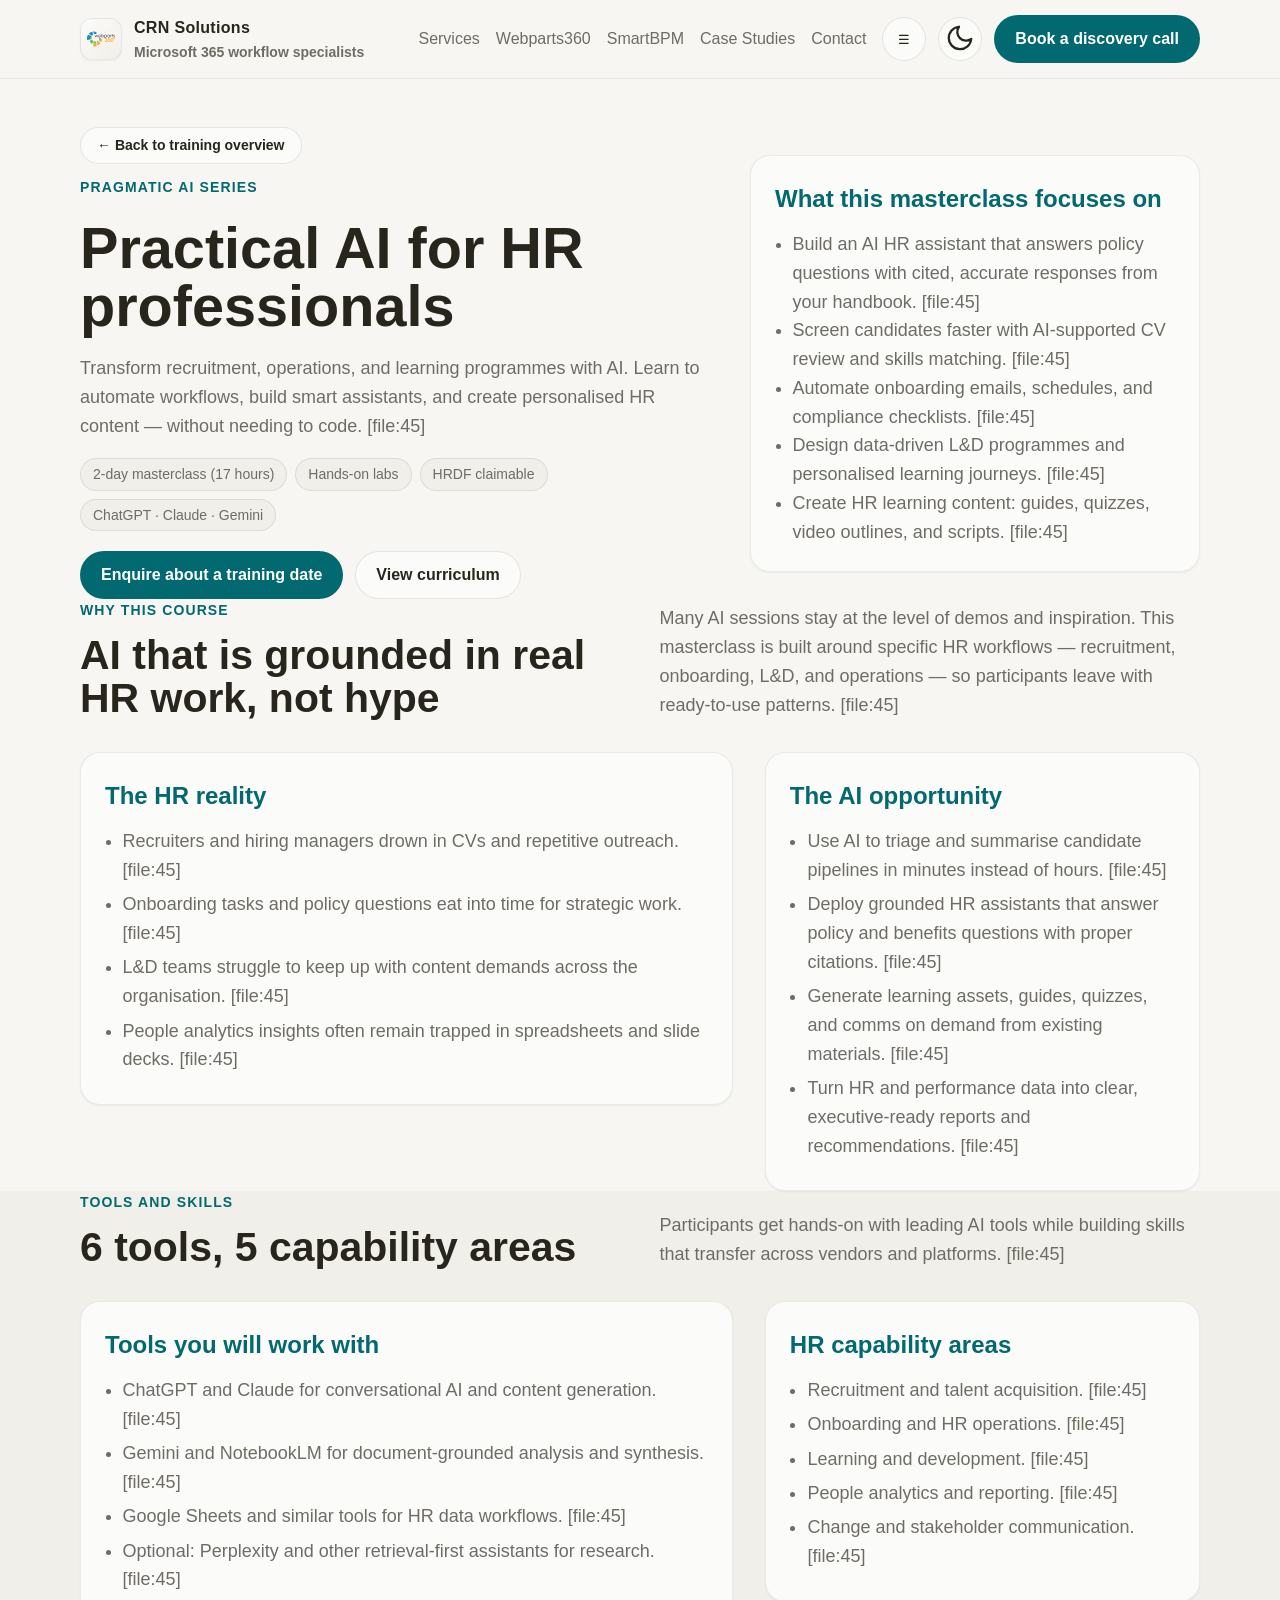
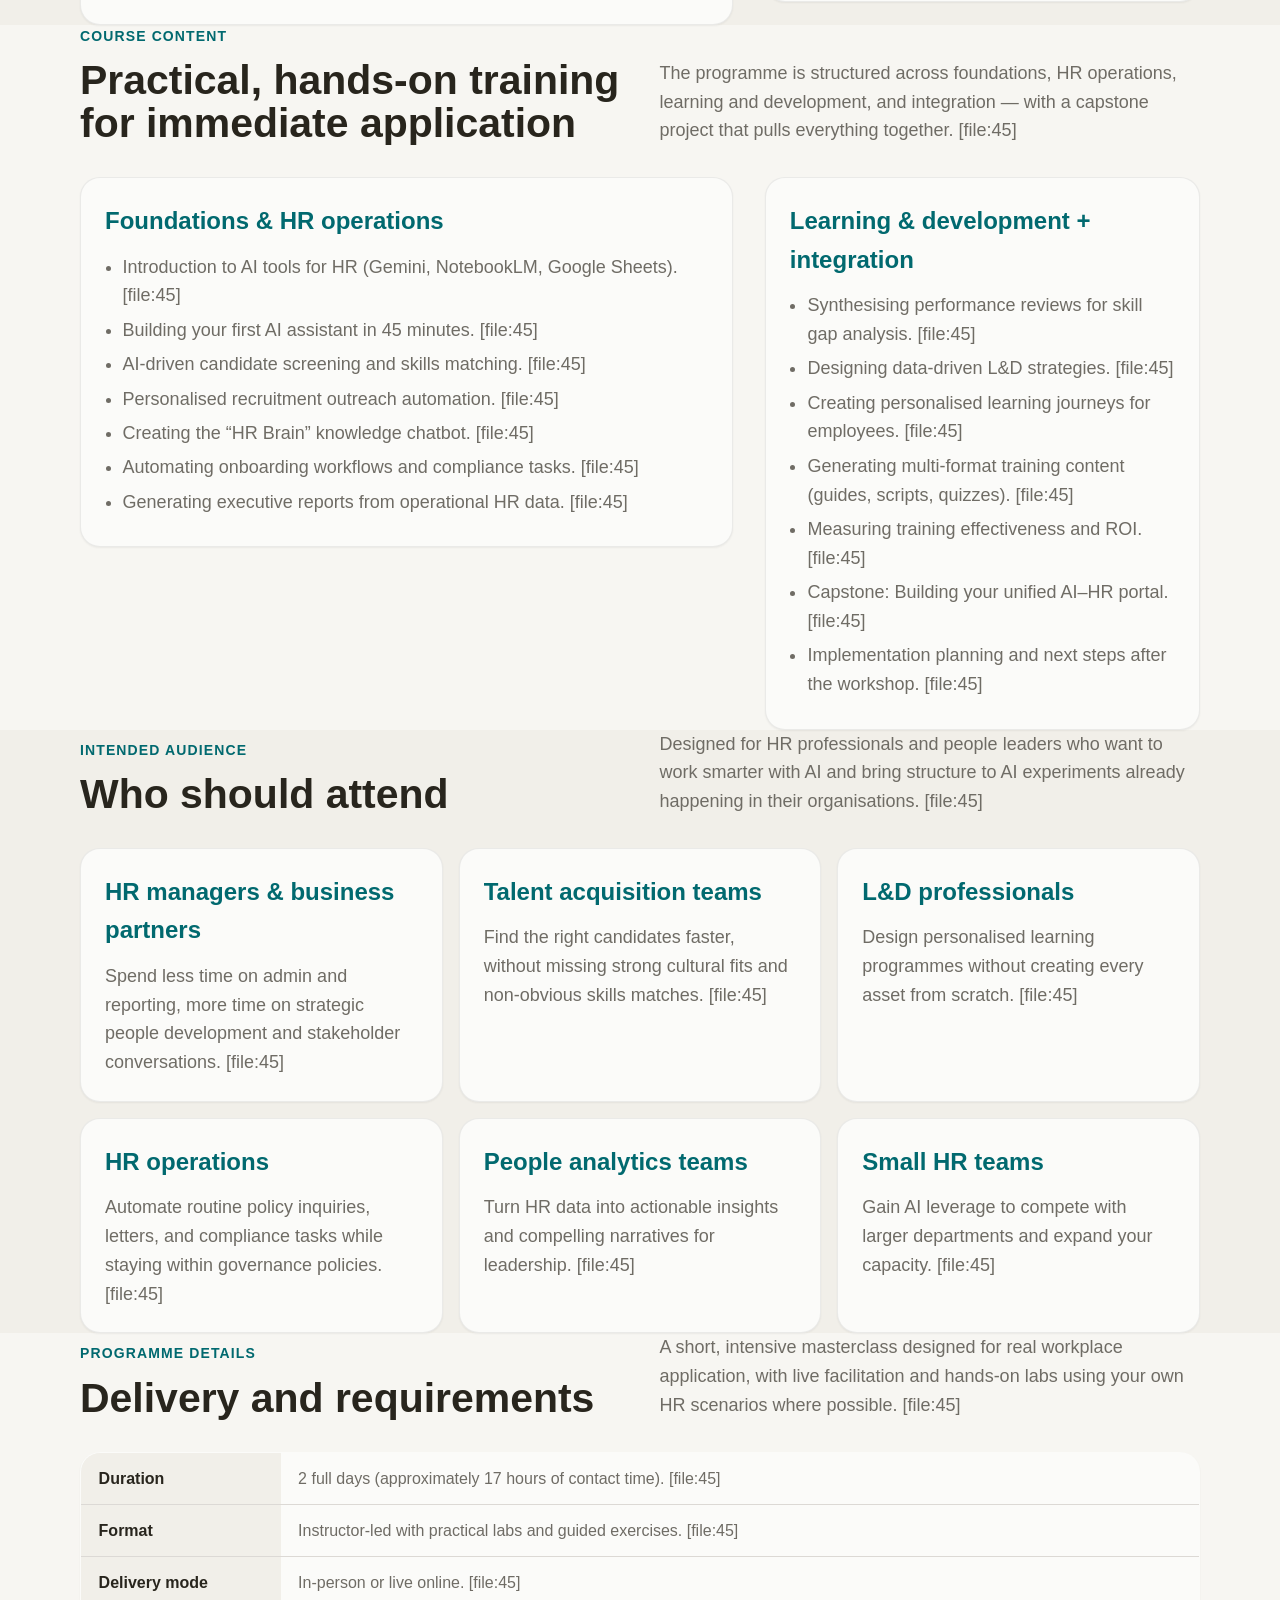
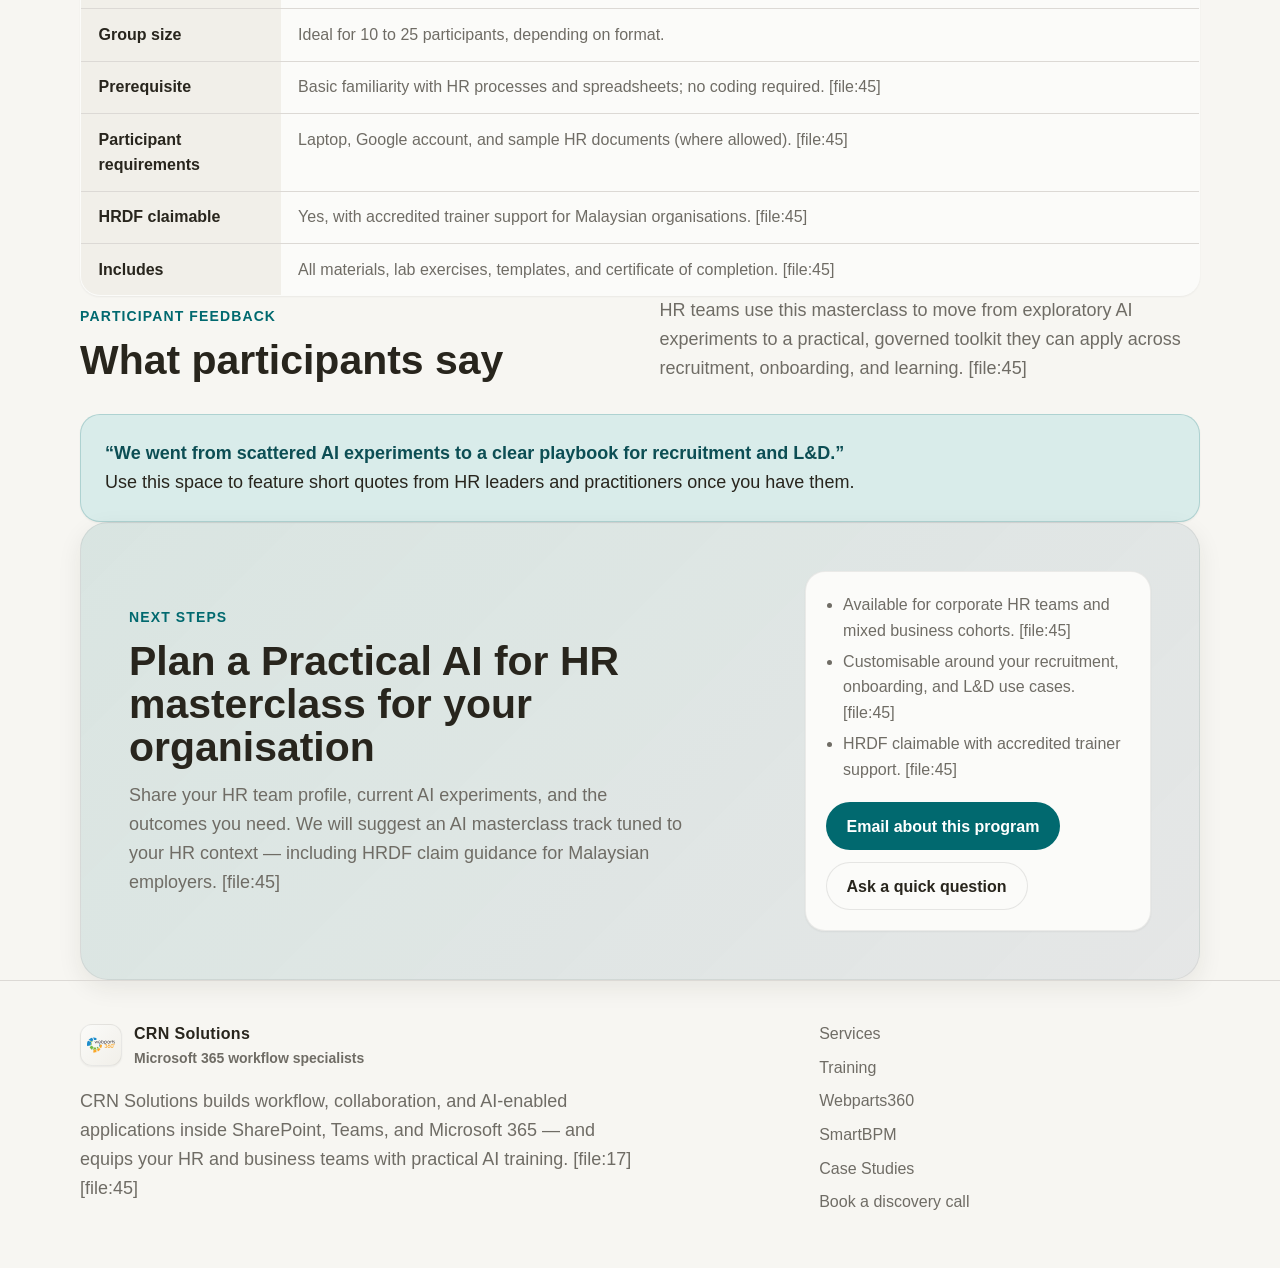
==== commit c4f6f1cb: "Enhance Practical AI for HR masterclass details Added a detailed description and focus areas for the" ====
--- a/aimc.html
+++ b/aimc.html
@@ -580,4 +580,371 @@
             ← Back to training overview
           </a>
           <div class="kicker">Pragmatic AI series</div>
-          <h1>Practical AI 
+          <h1>Practical AI for HR professionals</h1>
+          <p>
+            Transform recruitment, operations, and learning programmes with AI.
+            Learn to automate workflows, build smart assistants, and create personalised HR content — without needing to code. [file:45]
+          </p>
+          <div class="tag-row">
+            <span class="tag-pill">2-day masterclass (17 hours)</span>
+            <span class="tag-pill">Hands-on labs</span>
+            <span class="tag-pill">HRDF claimable</span>
+            <span class="tag-pill">ChatGPT · Claude · Gemini</span>
+          </div>
+          <div class="hero-actions">
+            <a class="btn btn-primary" href="mailto:training@webparts360.com?subject=AI%20Masterclass%20for%20HR%20enquiry">
+              Enquire about a training date
+            </a>
+            <a class="btn btn-secondary" href="#curriculum">
+              View curriculum
+            </a>
+          </div>
+        </div>
+
+        <div>
+          <div class="card">
+            <h3>What this masterclass focuses on</h3>
+            <ul style="margin: 0; padding-left: 1.1rem; color: var(--color-text-muted);">
+              <li>Build an AI HR assistant that answers policy questions with cited, accurate responses from your handbook. [file:45]</li>
+              <li>Screen candidates faster with AI-supported CV review and skills matching. [file:45]</li>
+              <li>Automate onboarding emails, schedules, and compliance checklists. [file:45]</li>
+              <li>Design data-driven L&amp;D programmes and personalised learning journeys. [file:45]</li>
+              <li>Create HR learning content: guides, quizzes, video outlines, and scripts. [file:45]</li>
+            </ul>
+          </div>
+        </div>
+      </div>
+    </section>
+
+    <!-- Why this matters -->
+    <section data-reveal>
+      <div class="container">
+        <div class="section-head">
+          <div>
+            <div class="kicker">Why this course</div>
+            <h2>AI that is grounded in real HR work, not hype</h2>
+          </div>
+          <p>
+            Many AI sessions stay at the level of demos and inspiration.
+            This masterclass is built around specific HR workflows — recruitment, onboarding, L&amp;D, and operations — so participants leave with ready-to-use patterns. [file:45]
+          </p>
+        </div>
+
+        <div class="two-column">
+          <div class="list-card">
+            <h3>The HR reality</h3>
+            <ul>
+              <li>Recruiters and hiring managers drown in CVs and repetitive outreach. [file:45]</li>
+              <li>Onboarding tasks and policy questions eat into time for strategic work. [file:45]</li>
+              <li>L&amp;D teams struggle to keep up with content demands across the organisation. [file:45]</li>
+              <li>People analytics insights often remain trapped in spreadsheets and slide decks. [file:45]</li>
+            </ul>
+          </div>
+          <div class="list-card">
+            <h3>The AI opportunity</h3>
+            <ul>
+              <li>Use AI to triage and summarise candidate pipelines in minutes instead of hours. [file:45]</li>
+              <li>Deploy grounded HR assistants that answer policy and benefits questions with proper citations. [file:45]</li>
+              <li>Generate learning assets, guides, quizzes, and comms on demand from existing materials. [file:45]</li>
+              <li>Turn HR and performance data into clear, executive-ready reports and recommendations. [file:45]</li>
+            </ul>
+          </div>
+        </div>
+      </div>
+    </section>
+
+    <!-- Tools and skills -->
+    <section data-reveal style="background: var(--color-surface-2);">
+      <div class="container">
+        <div class="section-head">
+          <div>
+            <div class="kicker">Tools and skills</div>
+            <h2>6 tools, 5 capability areas</h2>
+          </div>
+          <p>
+            Participants get hands-on with leading AI tools while building skills that transfer across vendors and platforms. [file:45]
+          </p>
+        </div>
+
+        <div class="two-column">
+          <div class="list-card">
+            <h3>Tools you will work with</h3>
+            <ul>
+              <li>ChatGPT and Claude for conversational AI and content generation. [file:45]</li>
+              <li>Gemini and NotebookLM for document-grounded analysis and synthesis. [file:45]</li>
+              <li>Google Sheets and similar tools for HR data workflows. [file:45]</li>
+              <li>Optional: Perplexity and other retrieval-first assistants for research. [file:45]</li>
+            </ul>
+          </div>
+          <div class="list-card">
+            <h3>HR capability areas</h3>
+            <ul>
+              <li>Recruitment and talent acquisition. [file:45]</li>
+              <li>Onboarding and HR operations. [file:45]</li>
+              <li>Learning and development. [file:45]</li>
+              <li>People analytics and reporting. [file:45]</li>
+              <li>Change and stakeholder communication. [file:45]</li>
+            </ul>
+          </div>
+        </div>
+      </div>
+    </section>
+
+    <!-- Course content -->
+    <section id="curriculum" data-reveal>
+      <div class="container">
+        <div class="section-head">
+          <div>
+            <div class="kicker">Course content</div>
+            <h2>Practical, hands-on training for immediate application</h2>
+          </div>
+          <p>
+            The programme is structured across foundations, HR operations, learning and development, and integration — with a capstone project that pulls everything together. [file:45]
+          </p>
+        </div>
+
+        <div class="two-column">
+          <div class="list-card">
+            <h3>Foundations &amp; HR operations</h3>
+            <ul>
+              <li>Introduction to AI tools for HR (Gemini, NotebookLM, Google Sheets). [file:45]</li>
+              <li>Building your first AI assistant in 45 minutes. [file:45]</li>
+              <li>AI-driven candidate screening and skills matching. [file:45]</li>
+              <li>Personalised recruitment outreach automation. [file:45]</li>
+              <li>Creating the “HR Brain” knowledge chatbot. [file:45]</li>
+              <li>Automating onboarding workflows and compliance tasks. [file:45]</li>
+              <li>Generating executive reports from operational HR data. [file:45]</li>
+            </ul>
+          </div>
+
+          <div class="list-card">
+            <h3>Learning &amp; development + integration</h3>
+            <ul>
+              <li>Synthesising performance reviews for skill gap analysis. [file:45]</li>
+              <li>Designing data-driven L&amp;D strategies. [file:45]</li>
+              <li>Creating personalised learning journeys for employees. [file:45]</li>
+              <li>Generating multi-format training content (guides, scripts, quizzes). [file:45]</li>
+              <li>Measuring training effectiveness and ROI. [file:45]</li>
+              <li>Capstone: Building your unified AI–HR portal. [file:45]</li>
+              <li>Implementation planning and next steps after the workshop. [file:45]</li>
+            </ul>
+          </div>
+        </div>
+      </div>
+    </section>
+
+    <!-- Who should attend -->
+    <section data-reveal style="background: var(--color-surface-2);">
+      <div class="container">
+        <div class="section-head">
+          <div>
+            <div class="kicker">Intended audience</div>
+            <h2>Who should attend</h2>
+          </div>
+          <p>
+            Designed for HR professionals and people leaders who want to work smarter with AI and bring structure to AI experiments already happening in their organisations. [file:45]
+          </p>
+        </div>
+
+        <div class="grid-3">
+          <article class="card">
+            <h3>HR managers &amp; business partners</h3>
+            <p>Spend less time on admin and reporting, more time on strategic people development and stakeholder conversations. [file:45]</p>
+          </article>
+          <article class="card">
+            <h3>Talent acquisition teams</h3>
+            <p>Find the right candidates faster, without missing strong cultural fits and non-obvious skills matches. [file:45]</p>
+          </article>
+          <article class="card">
+            <h3>L&amp;D professionals</h3>
+            <p>Design personalised learning programmes without creating every asset from scratch. [file:45]</p>
+          </article>
+        </div>
+
+        <div class="grid-3" style="margin-top: var(--space-4);">
+          <article class="card">
+            <h3>HR operations</h3>
+            <p>Automate routine policy inquiries, letters, and compliance tasks while staying within governance policies. [file:45]</p>
+          </article>
+          <article class="card">
+            <h3>People analytics teams</h3>
+            <p>Turn HR data into actionable insights and compelling narratives for leadership. [file:45]</p>
+          </article>
+          <article class="card">
+            <h3>Small HR teams</h3>
+            <p>Gain AI leverage to compete with larger departments and expand your capacity. [file:45]</p>
+          </article>
+        </div>
+      </div>
+    </section>
+
+    <!-- Programme details -->
+    <section data-reveal>
+      <div class="container">
+        <div class="section-head">
+          <div>
+            <div class="kicker">Programme details</div>
+            <h2>Delivery and requirements</h2>
+          </div>
+          <p>
+            A short, intensive masterclass designed for real workplace application, with live facilitation and hands-on labs using your own HR scenarios where possible. [file:45]
+          </p>
+        </div>
+
+        <table class="detail-table">
+          <tr><th>Duration</th><td>2 full days (approximately 17 hours of contact time). [file:45]</td></tr>
+          <tr><th>Format</th><td>Instructor-led with practical labs and guided exercises. [file:45]</td></tr>
+          <tr><th>Delivery mode</th><td>In-person or live online. [file:45]</td></tr>
+          <tr><th>Group size</th><td>Ideal for 10 to 25 participants, depending on format.</td></tr>
+          <tr><th>Prerequisite</th><td>Basic familiarity with HR processes and spreadsheets; no coding required. [file:45]</td></tr>
+          <tr><th>Participant requirements</th><td>Laptop, Google account, and sample HR documents (where allowed). [file:45]</td></tr>
+          <tr><th>HRDF claimable</th><td>Yes, with accredited trainer support for Malaysian organisations. [file:45]</td></tr>
+          <tr><th>Includes</th><td>All materials, lab exercises, templates, and certificate of completion. [file:45]</td></tr>
+        </table>
+      </div>
+    </section>
+
+    <!-- Testimonials placeholder -->
+    <section data-reveal>
+      <div class="container">
+        <div class="section-head">
+          <div>
+            <div class="kicker">Participant feedback</div>
+            <h2>What participants say</h2>
+          </div>
+          <p>
+            HR teams use this masterclass to move from exploratory AI experiments to a practical, governed toolkit they can apply across recruitment, onboarding, and learning. [file:45]
+          </p>
+        </div>
+
+        <div class="quote-block">
+          <strong>“We went from scattered AI experiments to a clear playbook for recruitment and L&amp;D.”</strong>
+          <br />
+          Use this space to feature short quotes from HR leaders and practitioners once you have them.
+        </div>
+      </div>
+    </section>
+
+    <!-- CTA -->
+    <section id="register" data-reveal>
+      <div class="container">
+        <div class="cta-panel">
+          <div>
+            <div class="kicker">Next steps</div>
+            <h2>Plan a Practical AI for HR masterclass for your organisation</h2>
+            <p>
+              Share your HR team profile, current AI experiments, and the outcomes you need.
+              We will suggest an AI masterclass track tuned to your HR context — including HRDF claim guidance for Malaysian employers. [file:45]
+            </p>
+          </div>
+          <div class="cta-inner-card">
+            <ul>
+              <li>Available for corporate HR teams and mixed business cohorts. [file:45]</li>
+              <li>Customisable around your recruitment, onboarding, and L&amp;D use cases. [file:45]</li>
+              <li>HRDF claimable with accredited trainer support. [file:45]</li>
+            </ul>
+            <div class="hero-actions">
+              <a class="btn btn-primary" href="mailto:training@webparts360.com?subject=AI%20Masterclass%20for%20HR%20enquiry">
+                Email about this program
+              </a>
+              <a class="btn btn-secondary" href="mailto:training@webparts360.com?subject=AI%20Masterclass%20for%20HR%20enquiry">
+                Ask a quick question
+              </a>
+            </div>
+          </div>
+        </div>
+      </div>
+    </section>
+  </main>
+
+  <footer class="site-footer">
+    <div class="container footer-grid">
+      <div>
+        <div class="brand" style="margin-bottom: var(--space-4);">
+          <span class="brand-logo-wrap" aria-hidden="true">
+            <img src="W360Logo.svg" alt="" loading="lazy" decoding="async" />
+          </span>
+          <span class="brand-text">
+            <strong>CRN Solutions</strong>
+            <span>Microsoft 365 workflow specialists</span>
+          </span>
+        </div>
+        <p class="footer-note">
+          CRN Solutions builds workflow, collaboration, and AI-enabled applications inside SharePoint,
+          Teams, and Microsoft 365 — and equips your HR and business teams with practical AI training. [file:17][file:45]
+        </p>
+      </div>
+      <div class="footer-links">
+        <a href="index.html#services">Services</a>
+        <a href="training.html#courses">Training</a>
+        <a href="index.html#webparts360">Webparts360</a>
+        <a href="index.html#smartbpm">SmartBPM</a>
+        <a href="index.html#case-studies">Case Studies</a>
+        <a href="index.html#contact">Book a discovery call</a>
+      </div>
+    </div>
+  </footer>
+
+  <script>
+    (function () {
+      const root = document.documentElement;
+      const themeButton = document.querySelector('[data-theme-toggle]');
+      const siteHeader = document.querySelector('.site-header');
+      let theme = window.matchMedia('(prefers-color-scheme: dark)').matches ? 'dark' : 'light';
+      root.setAttribute('data-theme', theme);
+
+      function renderThemeIcon(mode) {
+        return mode === 'dark'
+          ? '<svg viewBox="0 0 24 24" fill="none" stroke="currentColor" stroke-width="1.8" stroke-linecap="round" stroke-linejoin="round" aria-hidden="true"><circle cx="12" cy="12" r="4"></circle><path d="M12 2v2.5M12 19.5V22M4.93 4.93l1.77 1.77M17.3 17.3l1.77 1.77M2 12h2.5M19.5 12H22M4.93 19.07l1.77-1.77M17.3 6.7l1.77-1.77"></path></svg>'
+          : '<svg viewBox="0 0 24 24" fill="none" stroke="currentColor" stroke-width="1.8" stroke-linecap="round" stroke-linejoin="round" aria-hidden="true"><path d="M21 12.79A9 9 0 1 1 11.21 3 7 7 0 0 0 21 12.79z"></path></svg>';
+      }
+
+      if (themeButton) {
+        themeButton.innerHTML = renderThemeIcon(theme);
+        themeButton.setAttribute('aria-label', 'Switch to ' + (theme === 'dark' ? 'light' : 'dark') + ' mode');
+        themeButton.addEventListener('click', function () {
+          theme = theme === 'dark' ? 'light' : 'dark';
+          root.setAttribute('data-theme', theme);
+          themeButton.innerHTML = renderThemeIcon(theme);
+          themeButton.setAttribute('aria-label', 'Switch to ' + (theme === 'dark' ? 'light' : 'dark') + ' mode');
+        });
+      }
+
+      const menuButton = document.querySelector('.menu-toggle');
+      const nav = document.getElementById('site-nav');
+      if (menuButton && nav) {
+        menuButton.addEventListener('click', function () {
+          const open = nav.classList.toggle('open');
+          menuButton.setAttribute('aria-expanded', String(open));
+        });
+        nav.querySelectorAll('a').forEach(function (link) {
+          link.addEventListener('click', function () {
+            nav.classList.remove('open');
+            menuButton.setAttribute('aria-expanded', 'false');
+          });
+        });
+      }
+
+      const observer = 'IntersectionObserver' in window ? new IntersectionObserver(function(entries){
+        entries.forEach(function(entry){
+          if(entry.isIntersecting){
+            entry.target.classList.add('is-visible');
+            observer.unobserve(entry.target);
+          }
+        });
+      }, { threshold: 0.18, rootMargin: '0px 0px -8% 0px' }) : null;
+
+      document.querySelectorAll('[data-reveal]').forEach(function(el){
+        if(observer){ observer.observe(el); } else { el.classList.add('is-visible'); }
+      });
+
+      function syncHeader(){
+        if(!siteHeader) return;
+        siteHeader.classList.toggle('is-scrolled', window.scrollY > 10);
+      }
+      syncHeader();
+      window.addEventListener('scroll', syncHeader, { passive: true });
+    })();
+  </script>
+</body>
+</html>
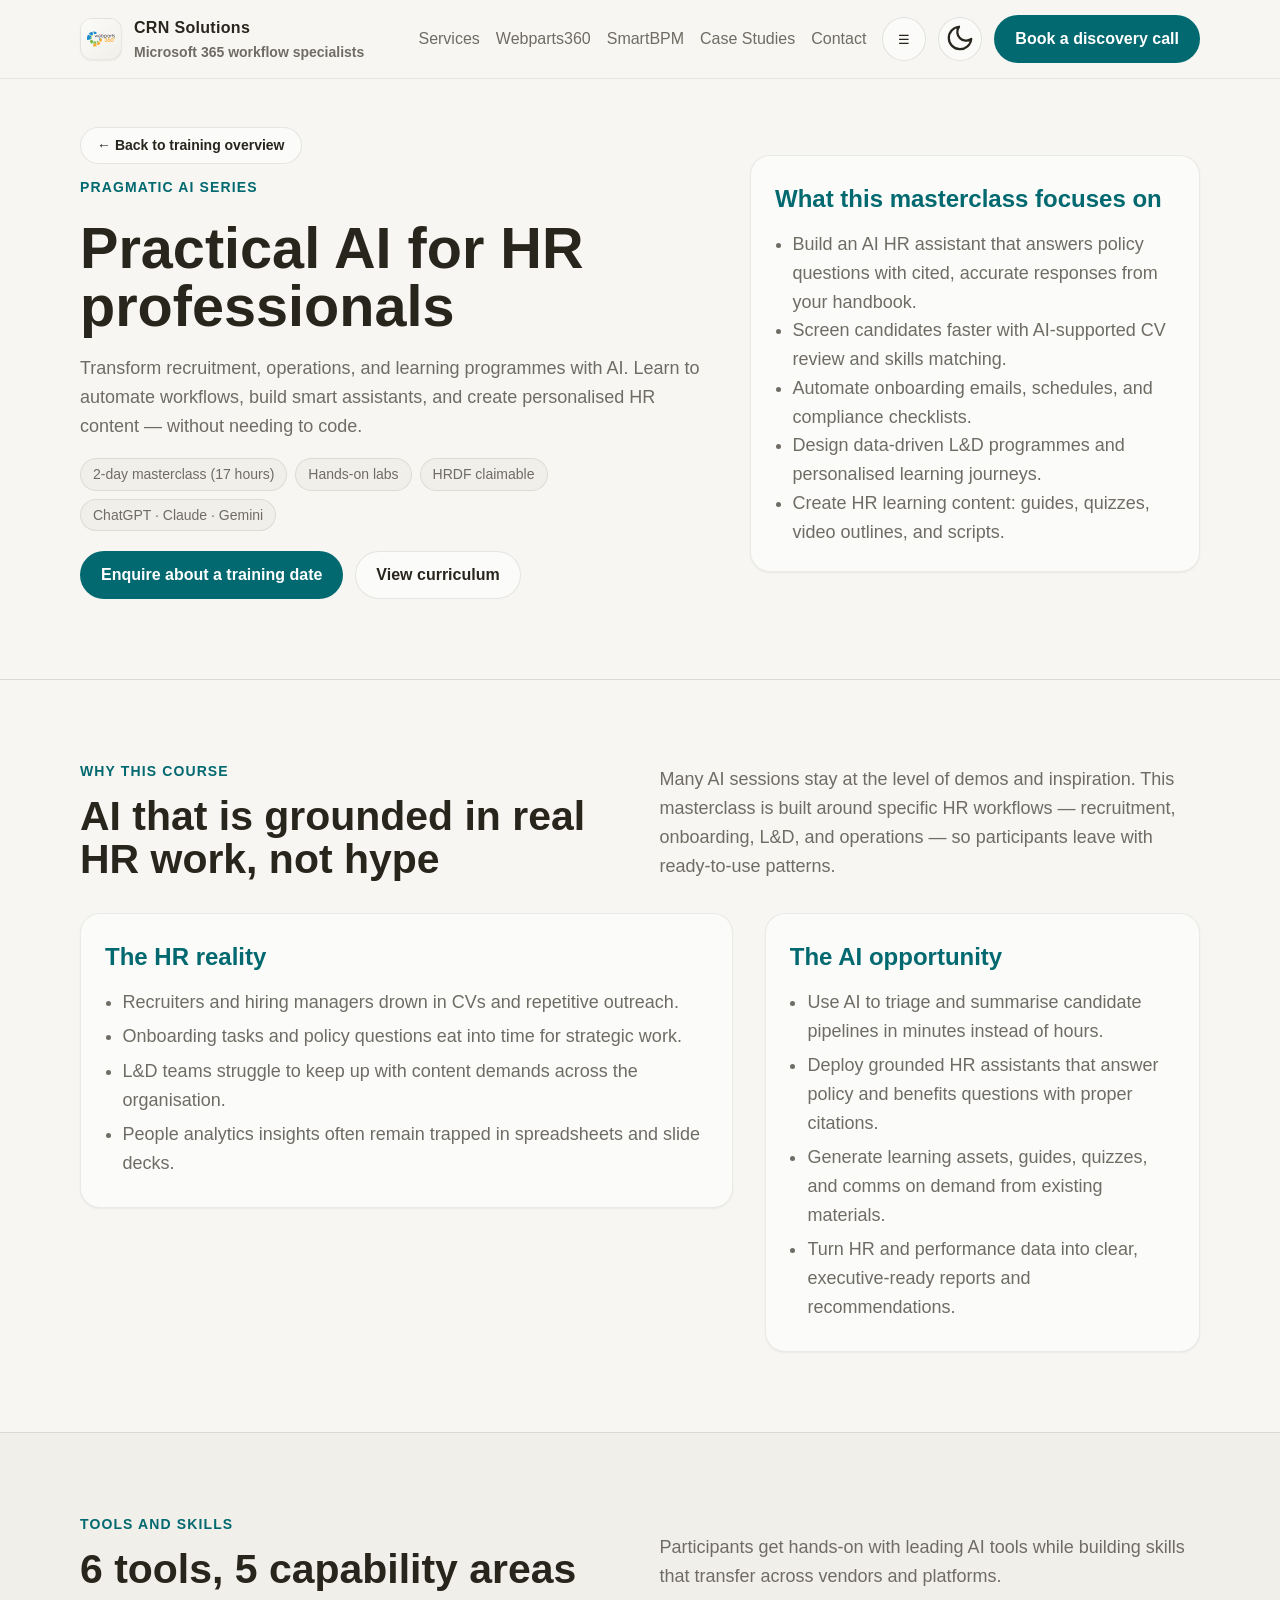
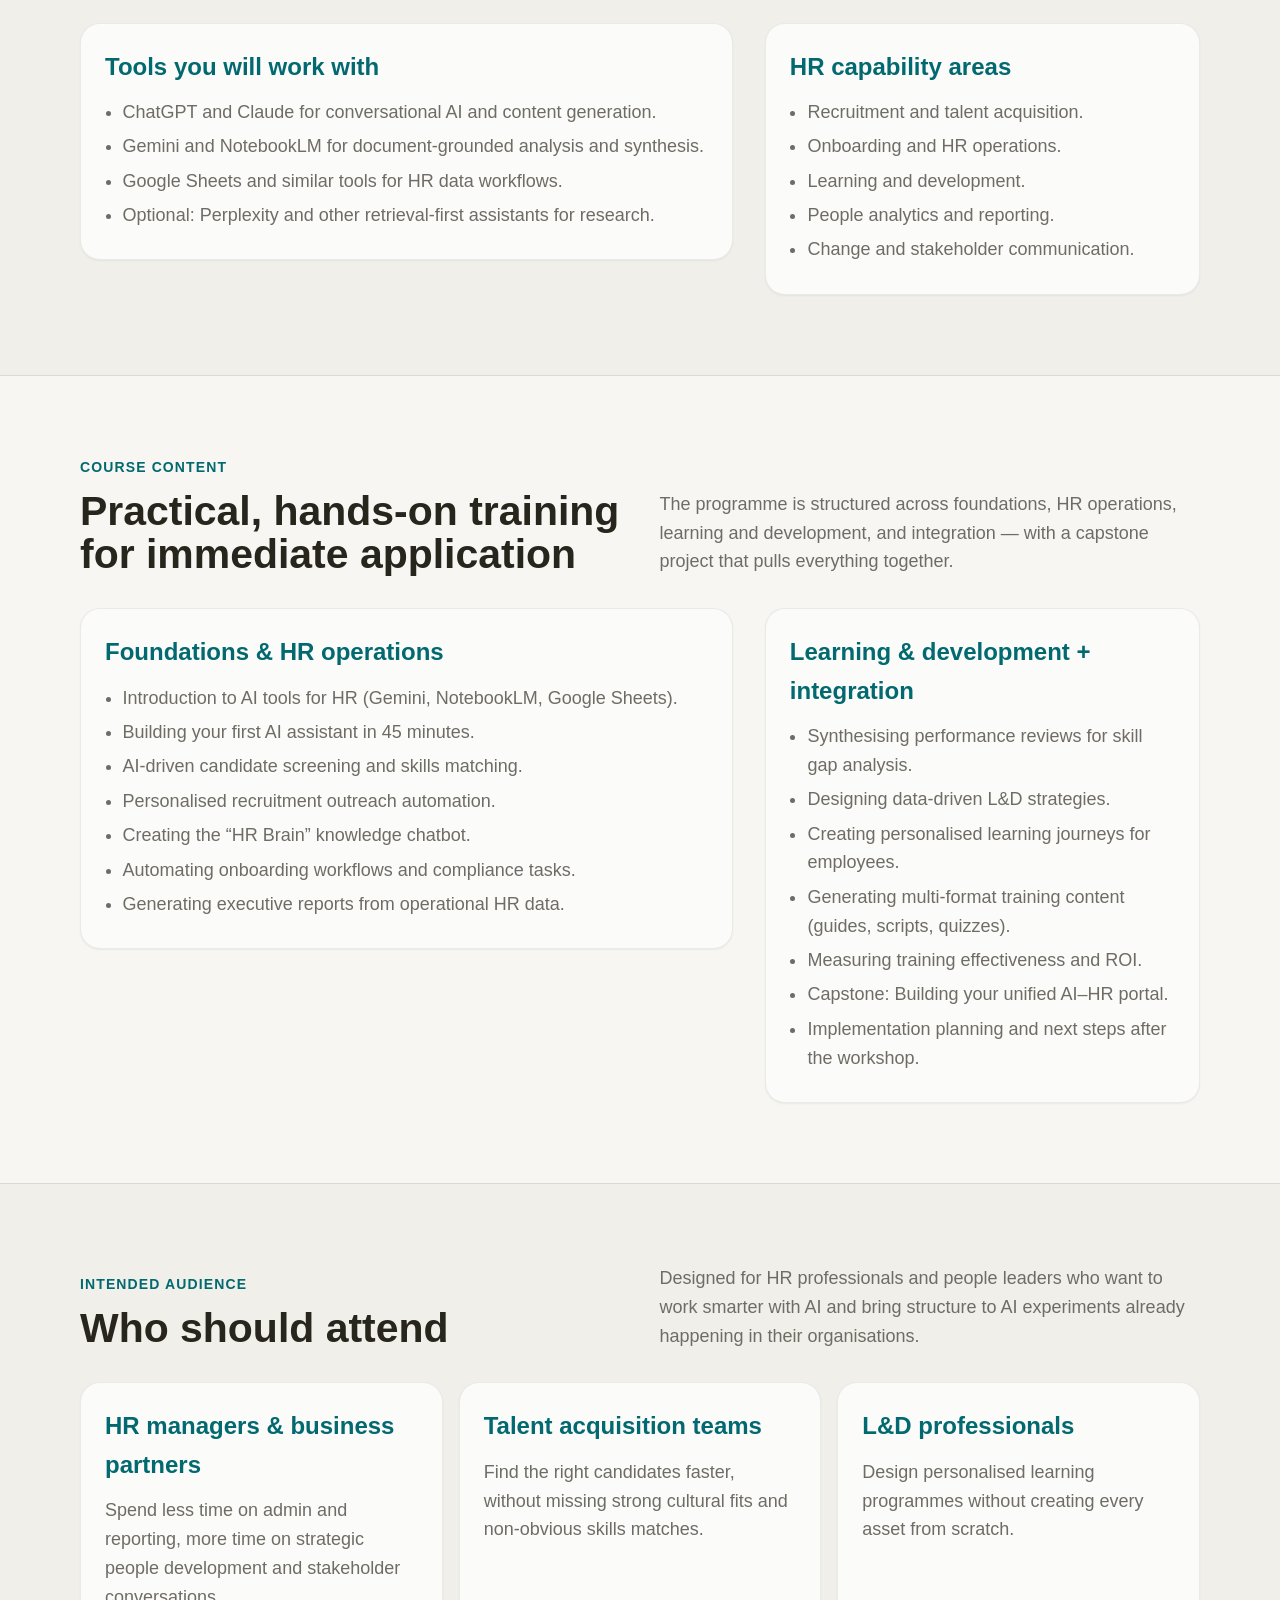
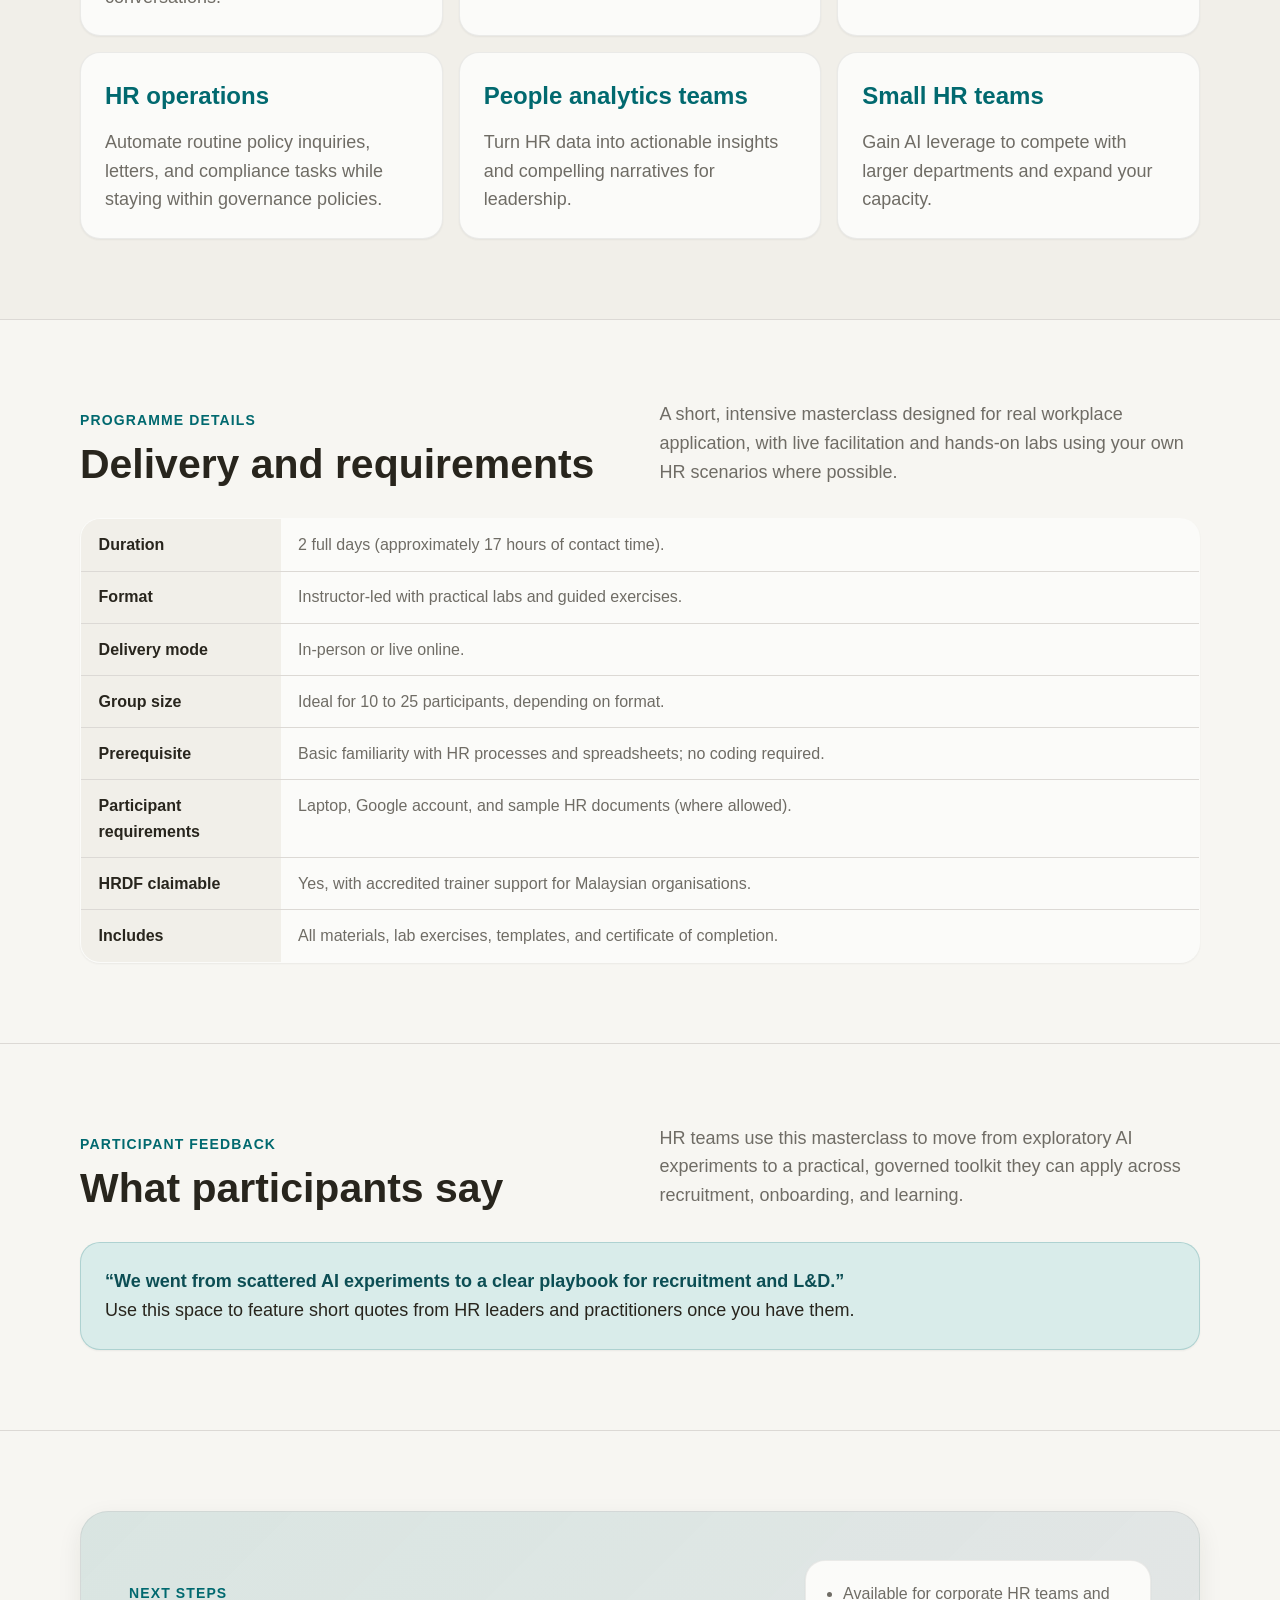
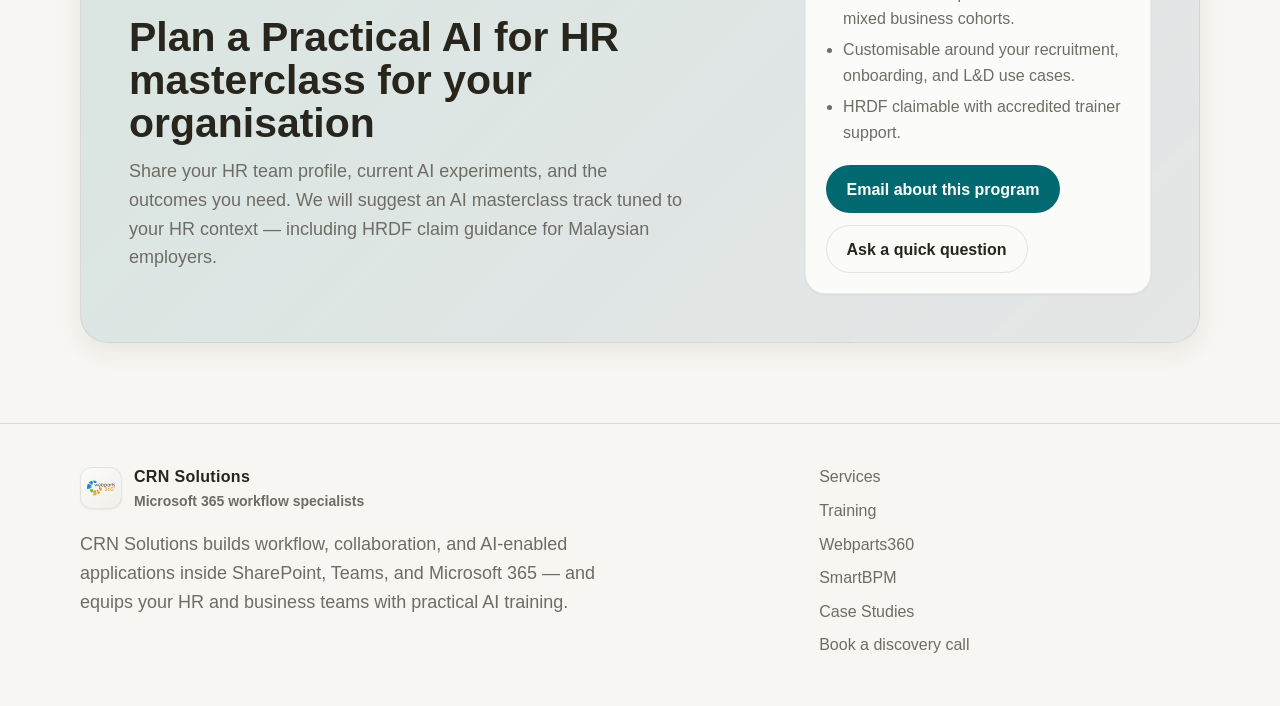
==== commit e079c07d: "Remove unnecessary references and adjust padding" ====
--- a/aimc.html
+++ b/aimc.html
@@ -264,7 +264,12 @@
 
     /* Layout & sections */
     main section {
-      padding-block: clamp(var(--space-12), 8vw, var(--space-24));
+      padding-block: clamp(var(--space-10), 8vw, var(--space-20));
+    }
+
+    /* subtle separators so sections don't visually merge on mobile */
+    main section + section {
+      border-top: 1px solid var(--color-divider);
     }
 
     .hero {
@@ -583,7 +588,7 @@
           <h1>Practical AI for HR professionals</h1>
           <p>
             Transform recruitment, operations, and learning programmes with AI.
-            Learn to automate workflows, build smart assistants, and create personalised HR content — without needing to code. [file:45]
+            Learn to automate workflows, build smart assistants, and create personalised HR content — without needing to code.
           </p>
           <div class="tag-row">
             <span class="tag-pill">2-day masterclass (17 hours)</span>
@@ -605,11 +610,11 @@
           <div class="card">
             <h3>What this masterclass focuses on</h3>
             <ul style="margin: 0; padding-left: 1.1rem; color: var(--color-text-muted);">
-              <li>Build an AI HR assistant that answers policy questions with cited, accurate responses from your handbook. [file:45]</li>
-              <li>Screen candidates faster with AI-supported CV review and skills matching. [file:45]</li>
-              <li>Automate onboarding emails, schedules, and compliance checklists. [file:45]</li>
-              <li>Design data-driven L&amp;D programmes and personalised learning journeys. [file:45]</li>
-              <li>Create HR learning content: guides, quizzes, video outlines, and scripts. [file:45]</li>
+              <li>Build an AI HR assistant that answers policy questions with cited, accurate responses from your handbook.</li>
+              <li>Screen candidates faster with AI-supported CV review and skills matching.</li>
+              <li>Automate onboarding emails, schedules, and compliance checklists.</li>
+              <li>Design data-driven L&amp;D programmes and personalised learning journeys.</li>
+              <li>Create HR learning content: guides, quizzes, video outlines, and scripts.</li>
             </ul>
           </div>
         </div>
@@ -626,7 +631,7 @@
           </div>
           <p>
             Many AI sessions stay at the level of demos and inspiration.
-            This masterclass is built around specific HR workflows — recruitment, onboarding, L&amp;D, and operations — so participants leave with ready-to-use patterns. [file:45]
+            This masterclass is built around specific HR workflows — recruitment, onboarding, L&amp;D, and operations — so participants leave with ready-to-use patterns.
           </p>
         </div>
 
@@ -634,19 +639,19 @@
           <div class="list-card">
             <h3>The HR reality</h3>
             <ul>
-              <li>Recruiters and hiring managers drown in CVs and repetitive outreach. [file:45]</li>
-              <li>Onboarding tasks and policy questions eat into time for strategic work. [file:45]</li>
-              <li>L&amp;D teams struggle to keep up with content demands across the organisation. [file:45]</li>
-              <li>People analytics insights often remain trapped in spreadsheets and slide decks. [file:45]</li>
+              <li>Recruiters and hiring managers drown in CVs and repetitive outreach.</li>
+              <li>Onboarding tasks and policy questions eat into time for strategic work.</li>
+              <li>L&amp;D teams struggle to keep up with content demands across the organisation.</li>
+              <li>People analytics insights often remain trapped in spreadsheets and slide decks.</li>
             </ul>
           </div>
           <div class="list-card">
             <h3>The AI opportunity</h3>
             <ul>
-              <li>Use AI to triage and summarise candidate pipelines in minutes instead of hours. [file:45]</li>
-              <li>Deploy grounded HR assistants that answer policy and benefits questions with proper citations. [file:45]</li>
-              <li>Generate learning assets, guides, quizzes, and comms on demand from existing materials. [file:45]</li>
-              <li>Turn HR and performance data into clear, executive-ready reports and recommendations. [file:45]</li>
+              <li>Use AI to triage and summarise candidate pipelines in minutes instead of hours.</li>
+              <li>Deploy grounded HR assistants that answer policy and benefits questions with proper citations.</li>
+              <li>Generate learning assets, guides, quizzes, and comms on demand from existing materials.</li>
+              <li>Turn HR and performance data into clear, executive-ready reports and recommendations.</li>
             </ul>
           </div>
         </div>
@@ -662,7 +667,7 @@
             <h2>6 tools, 5 capability areas</h2>
           </div>
           <p>
-            Participants get hands-on with leading AI tools while building skills that transfer across vendors and platforms. [file:45]
+            Participants get hands-on with leading AI tools while building skills that transfer across vendors and platforms.
           </p>
         </div>
 
@@ -670,20 +675,20 @@
           <div class="list-card">
             <h3>Tools you will work with</h3>
             <ul>
-              <li>ChatGPT and Claude for conversational AI and content generation. [file:45]</li>
-              <li>Gemini and NotebookLM for document-grounded analysis and synthesis. [file:45]</li>
-              <li>Google Sheets and similar tools for HR data workflows. [file:45]</li>
-              <li>Optional: Perplexity and other retrieval-first assistants for research. [file:45]</li>
+              <li>ChatGPT and Claude for conversational AI and content generation.</li>
+              <li>Gemini and NotebookLM for document-grounded analysis and synthesis.</li>
+              <li>Google Sheets and similar tools for HR data workflows.</li>
+              <li>Optional: Perplexity and other retrieval-first assistants for research.</li>
             </ul>
           </div>
           <div class="list-card">
             <h3>HR capability areas</h3>
             <ul>
-              <li>Recruitment and talent acquisition. [file:45]</li>
-              <li>Onboarding and HR operations. [file:45]</li>
-              <li>Learning and development. [file:45]</li>
-              <li>People analytics and reporting. [file:45]</li>
-              <li>Change and stakeholder communication. [file:45]</li>
+              <li>Recruitment and talent acquisition.</li>
+              <li>Onboarding and HR operations.</li>
+              <li>Learning and development.</li>
+              <li>People analytics and reporting.</li>
+              <li>Change and stakeholder communication.</li>
             </ul>
           </div>
         </div>
@@ -699,7 +704,7 @@
             <h2>Practical, hands-on training for immediate application</h2>
           </div>
           <p>
-            The programme is structured across foundations, HR operations, learning and development, and integration — with a capstone project that pulls everything together. [file:45]
+            The programme is structured across foundations, HR operations, learning and development, and integration — with a capstone project that pulls everything together.
           </p>
         </div>
 
@@ -707,26 +712,26 @@
           <div class="list-card">
             <h3>Foundations &amp; HR operations</h3>
             <ul>
-              <li>Introduction to AI tools for HR (Gemini, NotebookLM, Google Sheets). [file:45]</li>
-              <li>Building your first AI assistant in 45 minutes. [file:45]</li>
-              <li>AI-driven candidate screening and skills matching. [file:45]</li>
-              <li>Personalised recruitment outreach automation. [file:45]</li>
-              <li>Creating the “HR Brain” knowledge chatbot. [file:45]</li>
-              <li>Automating onboarding workflows and compliance tasks. [file:45]</li>
-              <li>Generating executive reports from operational HR data. [file:45]</li>
+              <li>Introduction to AI tools for HR (Gemini, NotebookLM, Google Sheets).</li>
+              <li>Building your first AI assistant in 45 minutes.</li>
+              <li>AI-driven candidate screening and skills matching.</li>
+              <li>Personalised recruitment outreach automation.</li>
+              <li>Creating the “HR Brain” knowledge chatbot.</li>
+              <li>Automating onboarding workflows and compliance tasks.</li>
+              <li>Generating executive reports from operational HR data.</li>
             </ul>
           </div>
 
           <div class="list-card">
             <h3>Learning &amp; development + integration</h3>
             <ul>
-              <li>Synthesising performance reviews for skill gap analysis. [file:45]</li>
-              <li>Designing data-driven L&amp;D strategies. [file:45]</li>
-              <li>Creating personalised learning journeys for employees. [file:45]</li>
-              <li>Generating multi-format training content (guides, scripts, quizzes). [file:45]</li>
-              <li>Measuring training effectiveness and ROI. [file:45]</li>
-              <li>Capstone: Building your unified AI–HR portal. [file:45]</li>
-              <li>Implementation planning and next steps after the workshop. [file:45]</li>
+              <li>Synthesising performance reviews for skill gap analysis.</li>
+              <li>Designing data-driven L&amp;D strategies.</li>
+              <li>Creating personalised learning journeys for employees.</li>
+              <li>Generating multi-format training content (guides, scripts, quizzes).</li>
+              <li>Measuring training effectiveness and ROI.</li>
+              <li>Capstone: Building your unified AI–HR portal.</li>
+              <li>Implementation planning and next steps after the workshop.</li>
             </ul>
           </div>
         </div>
@@ -742,37 +747,37 @@
             <h2>Who should attend</h2>
           </div>
           <p>
-            Designed for HR professionals and people leaders who want to work smarter with AI and bring structure to AI experiments already happening in their organisations. [file:45]
+            Designed for HR professionals and people leaders who want to work smarter with AI and bring structure to AI experiments already happening in their organisations.
           </p>
         </div>
 
         <div class="grid-3">
           <article class="card">
             <h3>HR managers &amp; business partners</h3>
-            <p>Spend less time on admin and reporting, more time on strategic people development and stakeholder conversations. [file:45]</p>
+            <p>Spend less time on admin and reporting, more time on strategic people development and stakeholder conversations.</p>
           </article>
           <article class="card">
             <h3>Talent acquisition teams</h3>
-            <p>Find the right candidates faster, without missing strong cultural fits and non-obvious skills matches. [file:45]</p>
+            <p>Find the right candidates faster, without missing strong cultural fits and non-obvious skills matches.</p>
           </article>
           <article class="card">
             <h3>L&amp;D professionals</h3>
-            <p>Design personalised learning programmes without creating every asset from scratch. [file:45]</p>
+            <p>Design personalised learning programmes without creating every asset from scratch.</p>
           </article>
         </div>
 
         <div class="grid-3" style="margin-top: var(--space-4);">
           <article class="card">
             <h3>HR operations</h3>
-            <p>Automate routine policy inquiries, letters, and compliance tasks while staying within governance policies. [file:45]</p>
+            <p>Automate routine policy inquiries, letters, and compliance tasks while staying within governance policies.</p>
           </article>
           <article class="card">
             <h3>People analytics teams</h3>
-            <p>Turn HR data into actionable insights and compelling narratives for leadership. [file:45]</p>
+            <p>Turn HR data into actionable insights and compelling narratives for leadership.</p>
           </article>
           <article class="card">
             <h3>Small HR teams</h3>
-            <p>Gain AI leverage to compete with larger departments and expand your capacity. [file:45]</p>
+            <p>Gain AI leverage to compete with larger departments and expand your capacity.</p>
           </article>
         </div>
       </div>
@@ -787,19 +792,19 @@
             <h2>Delivery and requirements</h2>
           </div>
           <p>
-            A short, intensive masterclass designed for real workplace application, with live facilitation and hands-on labs using your own HR scenarios where possible. [file:45]
+            A short, intensive masterclass designed for real workplace application, with live facilitation and hands-on labs using your own HR scenarios where possible.
           </p>
         </div>
 
         <table class="detail-table">
-          <tr><th>Duration</th><td>2 full days (approximately 17 hours of contact time). [file:45]</td></tr>
-          <tr><th>Format</th><td>Instructor-led with practical labs and guided exercises. [file:45]</td></tr>
-          <tr><th>Delivery mode</th><td>In-person or live online. [file:45]</td></tr>
+          <tr><th>Duration</th><td>2 full days (approximately 17 hours of contact time).</td></tr>
+          <tr><th>Format</th><td>Instructor-led with practical labs and guided exercises.</td></tr>
+          <tr><th>Delivery mode</th><td>In-person or live online.</td></tr>
           <tr><th>Group size</th><td>Ideal for 10 to 25 participants, depending on format.</td></tr>
-          <tr><th>Prerequisite</th><td>Basic familiarity with HR processes and spreadsheets; no coding required. [file:45]</td></tr>
-          <tr><th>Participant requirements</th><td>Laptop, Google account, and sample HR documents (where allowed). [file:45]</td></tr>
-          <tr><th>HRDF claimable</th><td>Yes, with accredited trainer support for Malaysian organisations. [file:45]</td></tr>
-          <tr><th>Includes</th><td>All materials, lab exercises, templates, and certificate of completion. [file:45]</td></tr>
+          <tr><th>Prerequisite</th><td>Basic familiarity with HR processes and spreadsheets; no coding required.</td></tr>
+          <tr><th>Participant requirements</th><td>Laptop, Google account, and sample HR documents (where allowed).</td></tr>
+          <tr><th>HRDF claimable</th><td>Yes, with accredited trainer support for Malaysian organisations.</td></tr>
+          <tr><th>Includes</th><td>All materials, lab exercises, templates, and certificate of completion.</td></tr>
         </table>
       </div>
     </section>
@@ -813,7 +818,7 @@
             <h2>What participants say</h2>
           </div>
           <p>
-            HR teams use this masterclass to move from exploratory AI experiments to a practical, governed toolkit they can apply across recruitment, onboarding, and learning. [file:45]
+            HR teams use this masterclass to move from exploratory AI experiments to a practical, governed toolkit they can apply across recruitment, onboarding, and learning.
           </p>
         </div>
 
@@ -834,14 +839,14 @@
             <h2>Plan a Practical AI for HR masterclass for your organisation</h2>
             <p>
               Share your HR team profile, current AI experiments, and the outcomes you need.
-              We will suggest an AI masterclass track tuned to your HR context — including HRDF claim guidance for Malaysian employers. [file:45]
+              We will suggest an AI masterclass track tuned to your HR context — including HRDF claim guidance for Malaysian employers.
             </p>
           </div>
           <div class="cta-inner-card">
             <ul>
-              <li>Available for corporate HR teams and mixed business cohorts. [file:45]</li>
-              <li>Customisable around your recruitment, onboarding, and L&amp;D use cases. [file:45]</li>
-              <li>HRDF claimable with accredited trainer support. [file:45]</li>
+              <li>Available for corporate HR teams and mixed business cohorts.</li>
+              <li>Customisable around your recruitment, onboarding, and L&amp;D use cases.</li>
+              <li>HRDF claimable with accredited trainer support.</li>
             </ul>
             <div class="hero-actions">
               <a class="btn btn-primary" href="mailto:training@webparts360.com?subject=AI%20Masterclass%20for%20HR%20enquiry">
@@ -871,7 +876,7 @@
         </div>
         <p class="footer-note">
           CRN Solutions builds workflow, collaboration, and AI-enabled applications inside SharePoint,
-          Teams, and Microsoft 365 — and equips your HR and business teams with practical AI training. [file:17][file:45]
+          Teams, and Microsoft 365 — and equips your HR and business teams with practical AI training.
         </p>
       </div>
       <div class="footer-links">
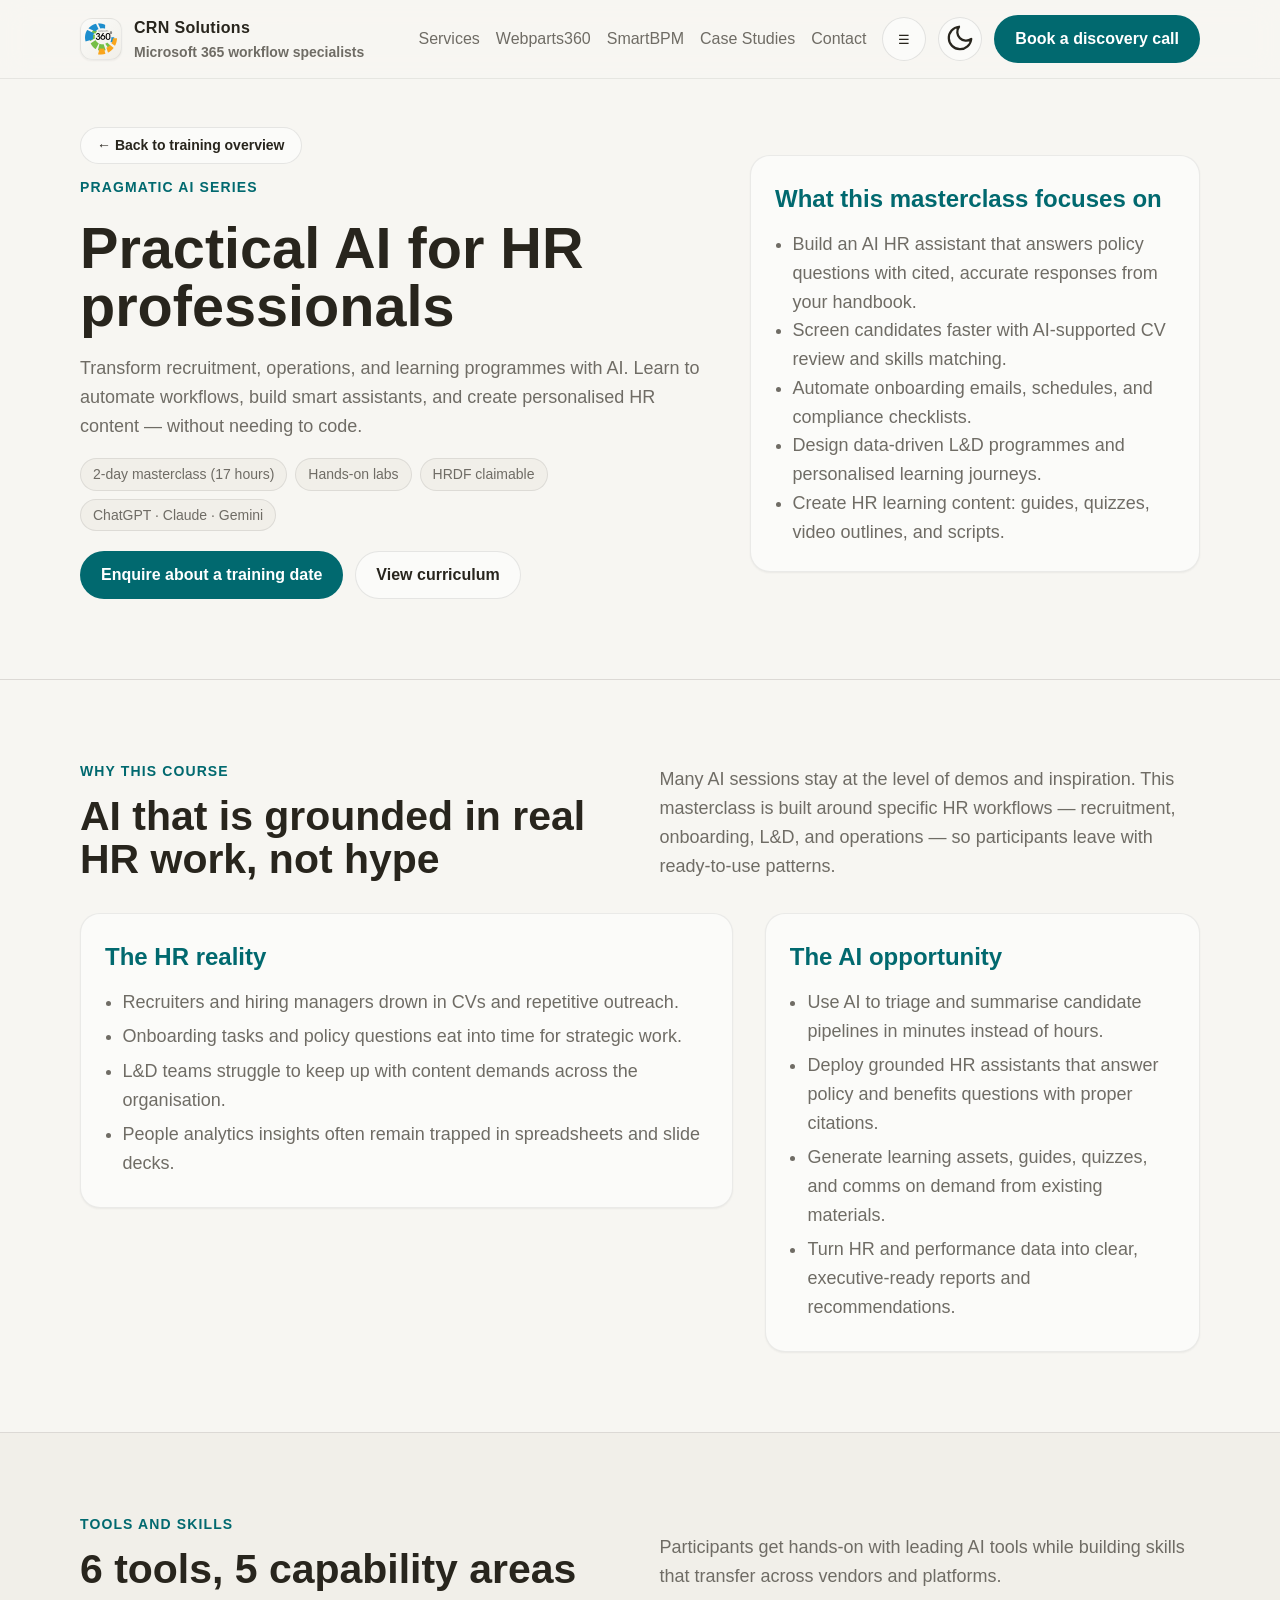
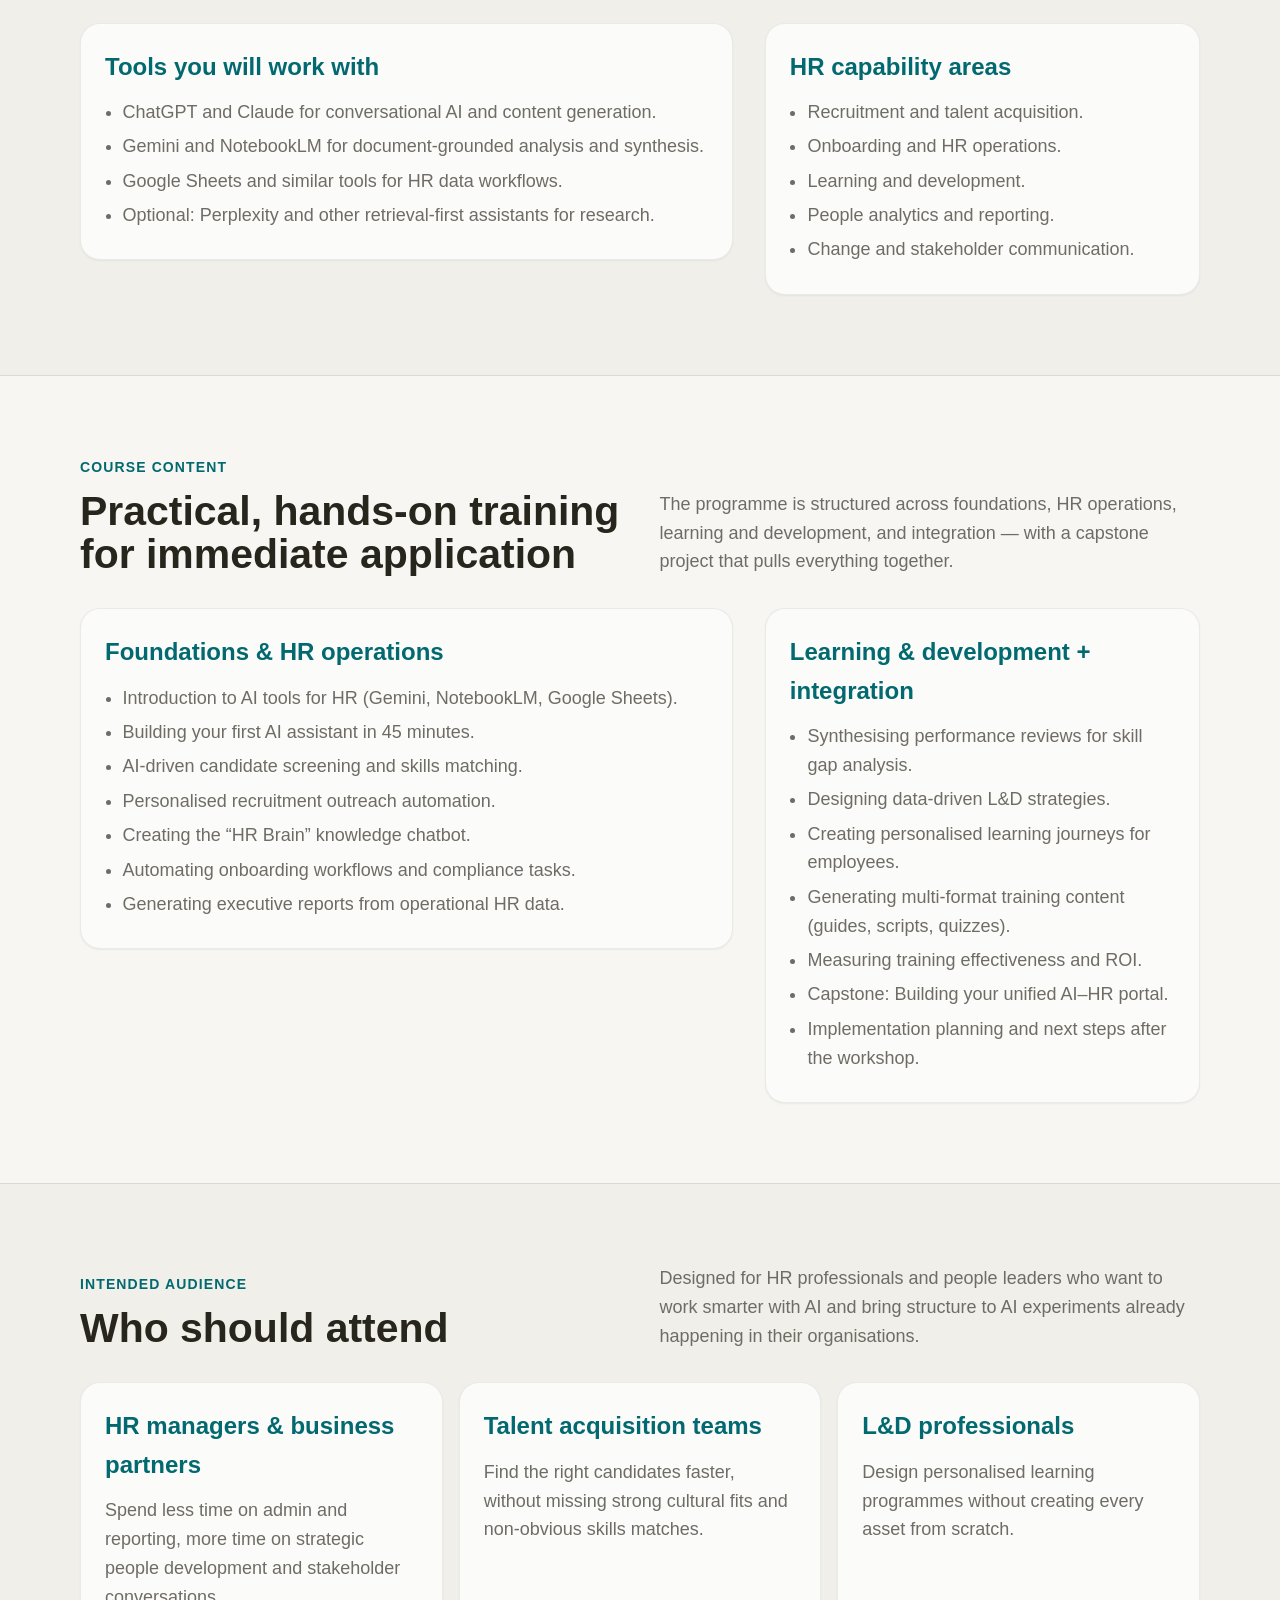
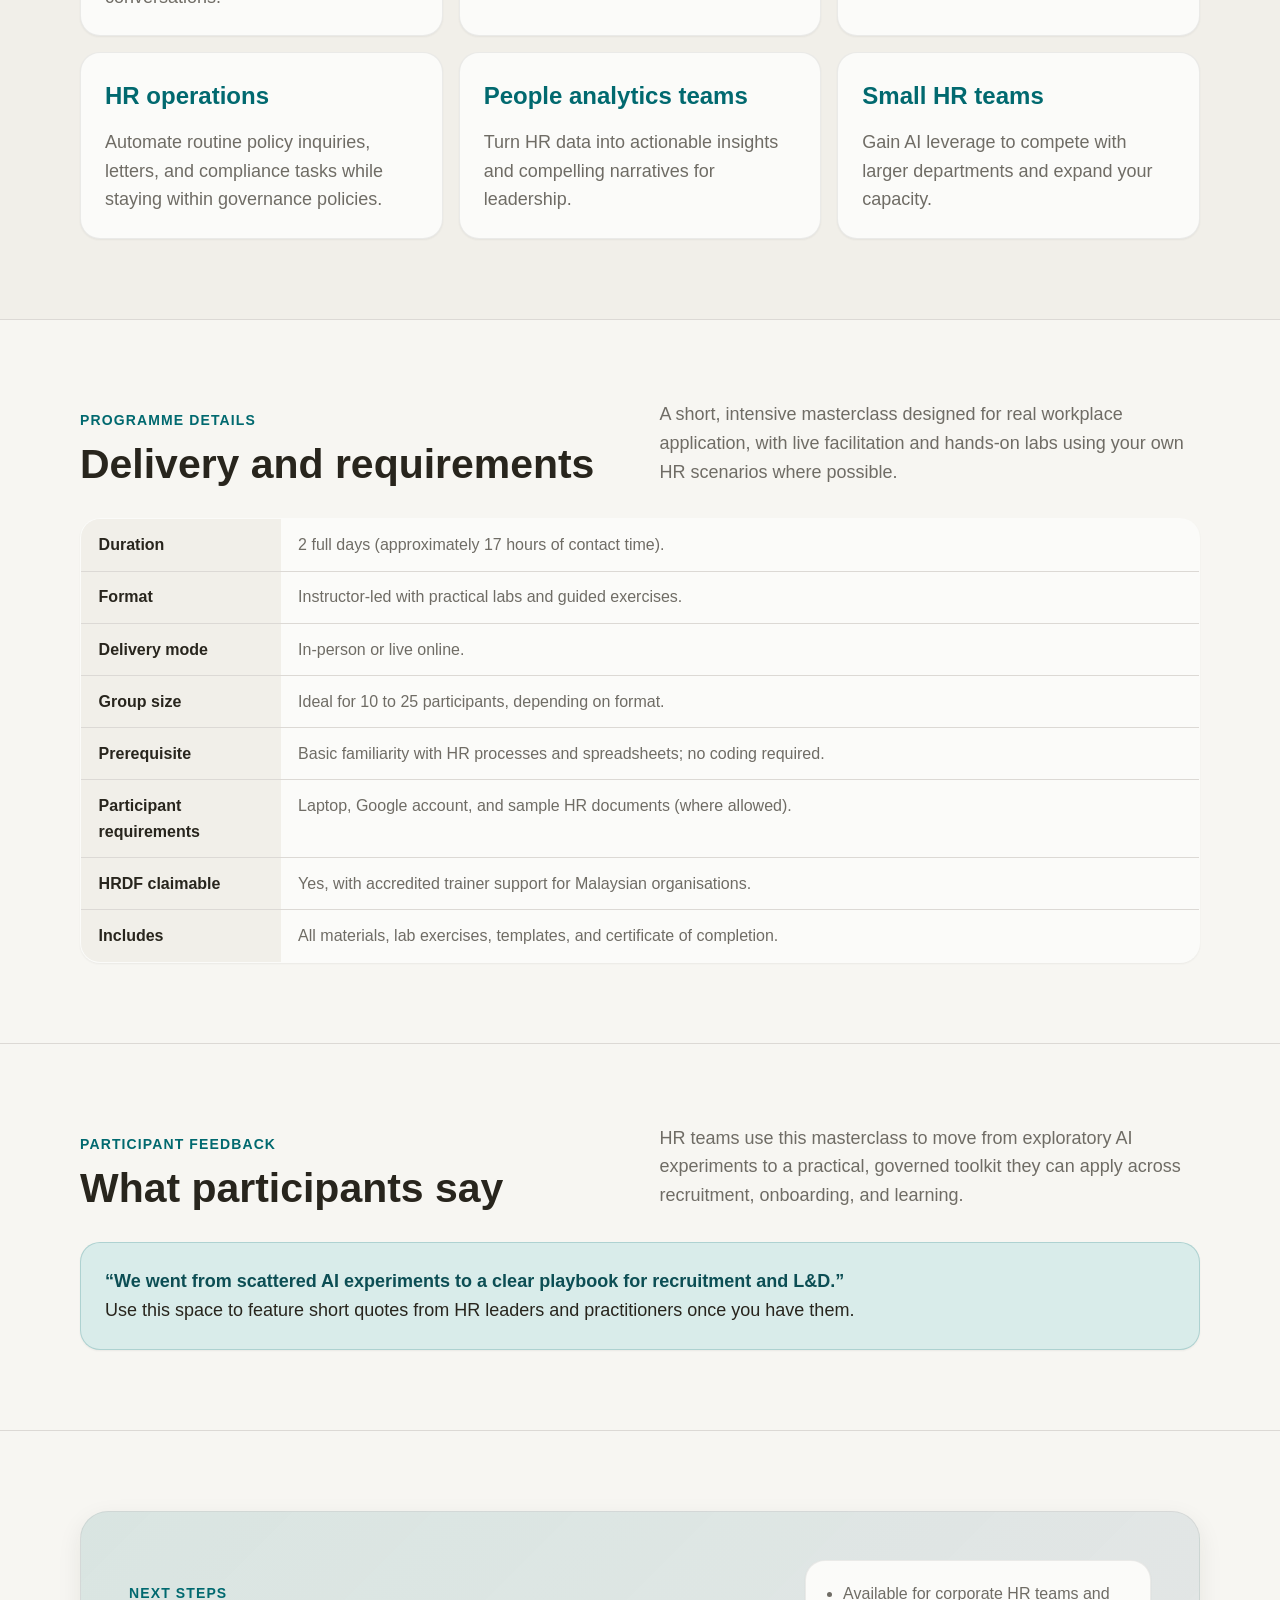
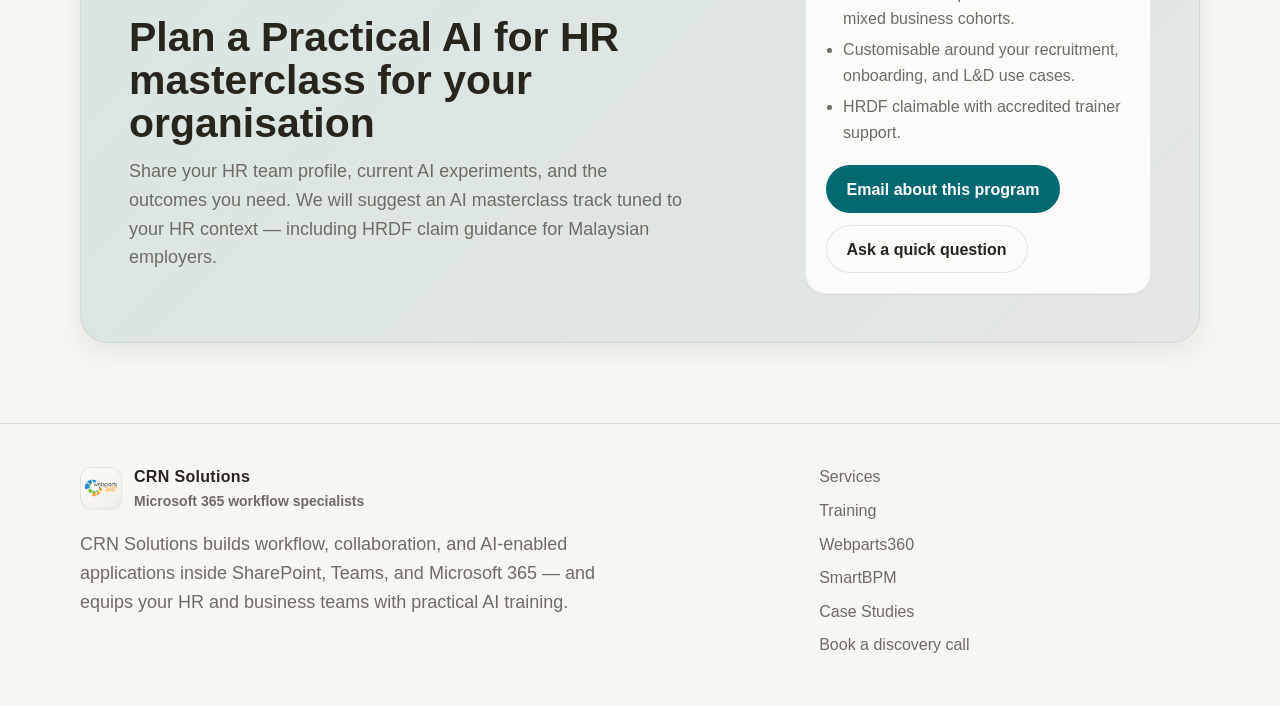
==== commit 2244835d: "Change logo image and adjust size Updated logo image source and increased dimensions." ====
--- a/aimc.html
+++ b/aimc.html
@@ -155,8 +155,8 @@
       box-shadow: var(--shadow-sm);
     }
     .brand-logo-wrap img {
-      width: 28px;
-      height: 28px;
+      width: 32px;
+      height: 32px;
       object-fit: contain;
     }
     .brand:hover .brand-logo-wrap,
@@ -551,7 +551,12 @@
     <div class="container header-row">
       <a class="brand" href="index.html" aria-label="CRN Solutions home">
         <span class="brand-logo-wrap" aria-hidden="true">
-          <img src="W360Logo.svg" alt="" loading="eager" decoding="async" />
+          <img
+            src="images/W360Logo.png"
+            alt="CRN Solutions logo"
+            loading="eager"
+            decoding="async"
+          />
         </span>
         <span class="brand-text">
           <strong>CRN Solutions</strong>
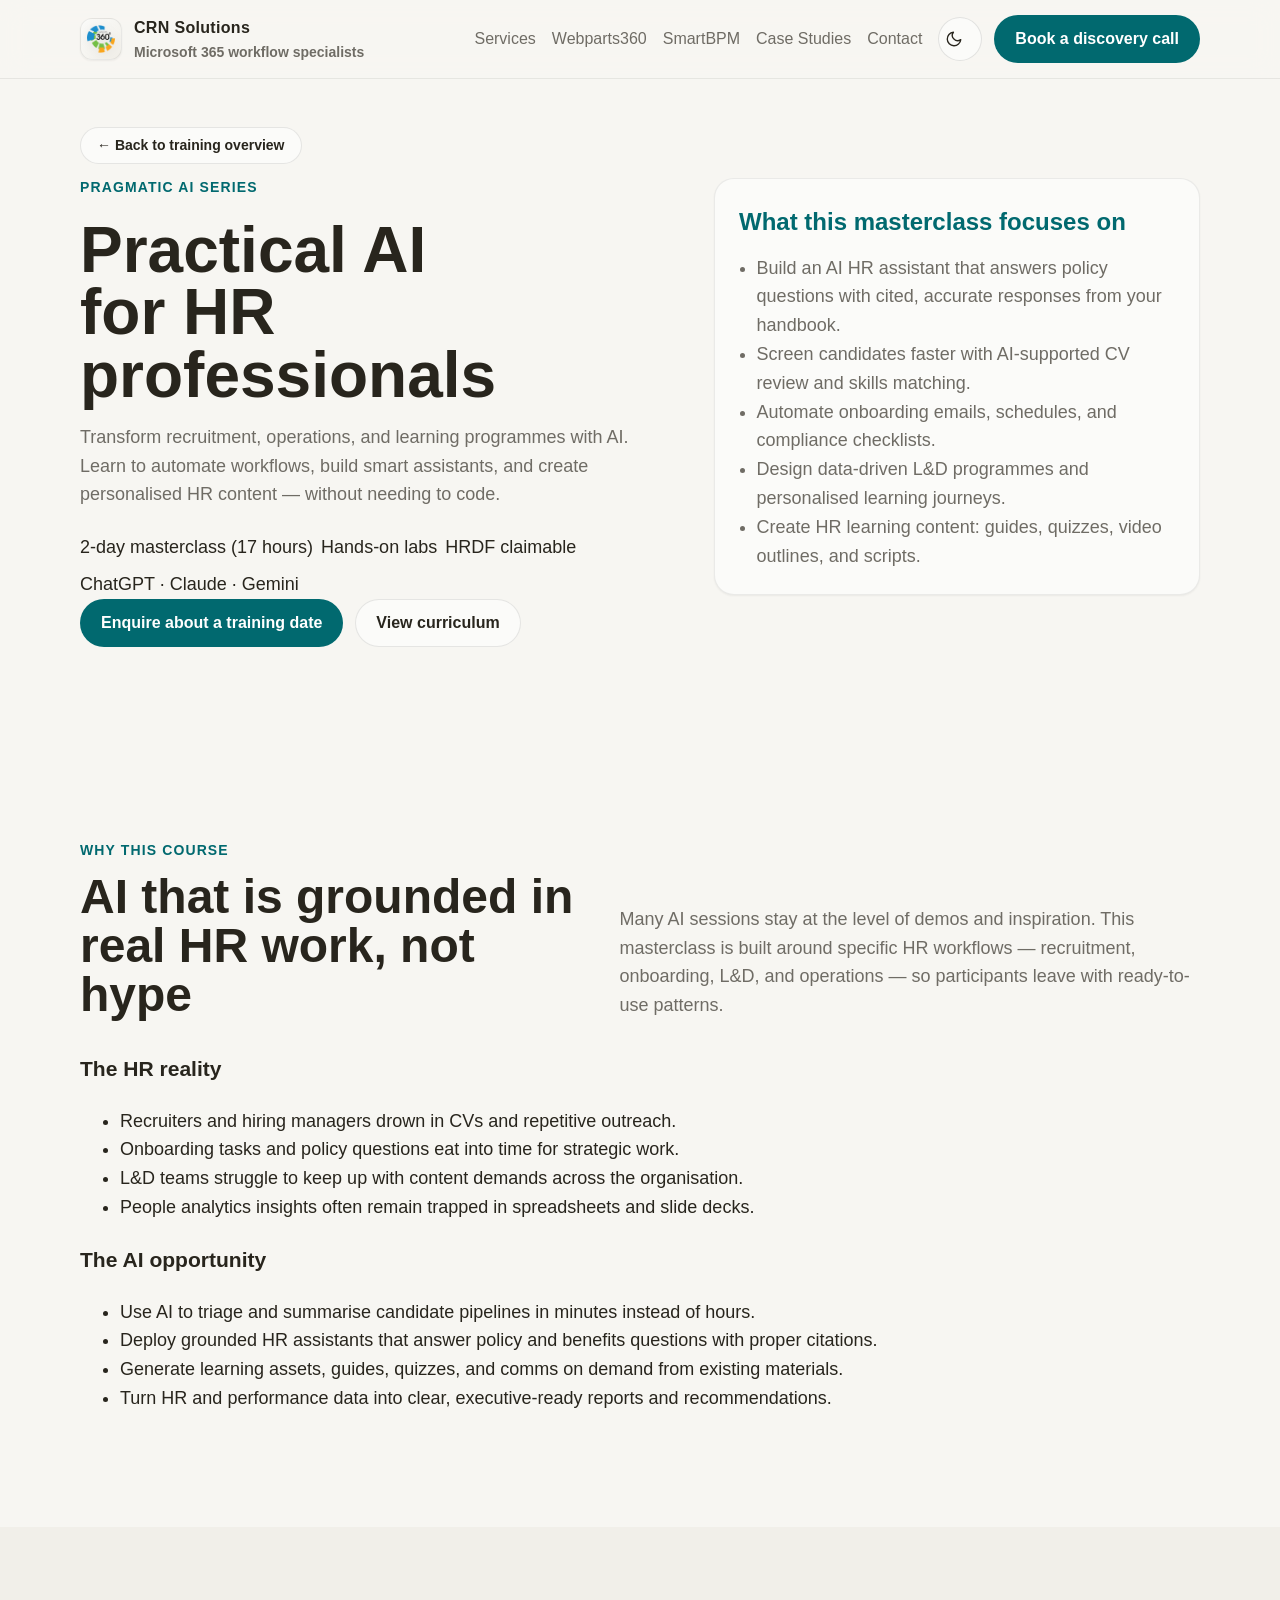
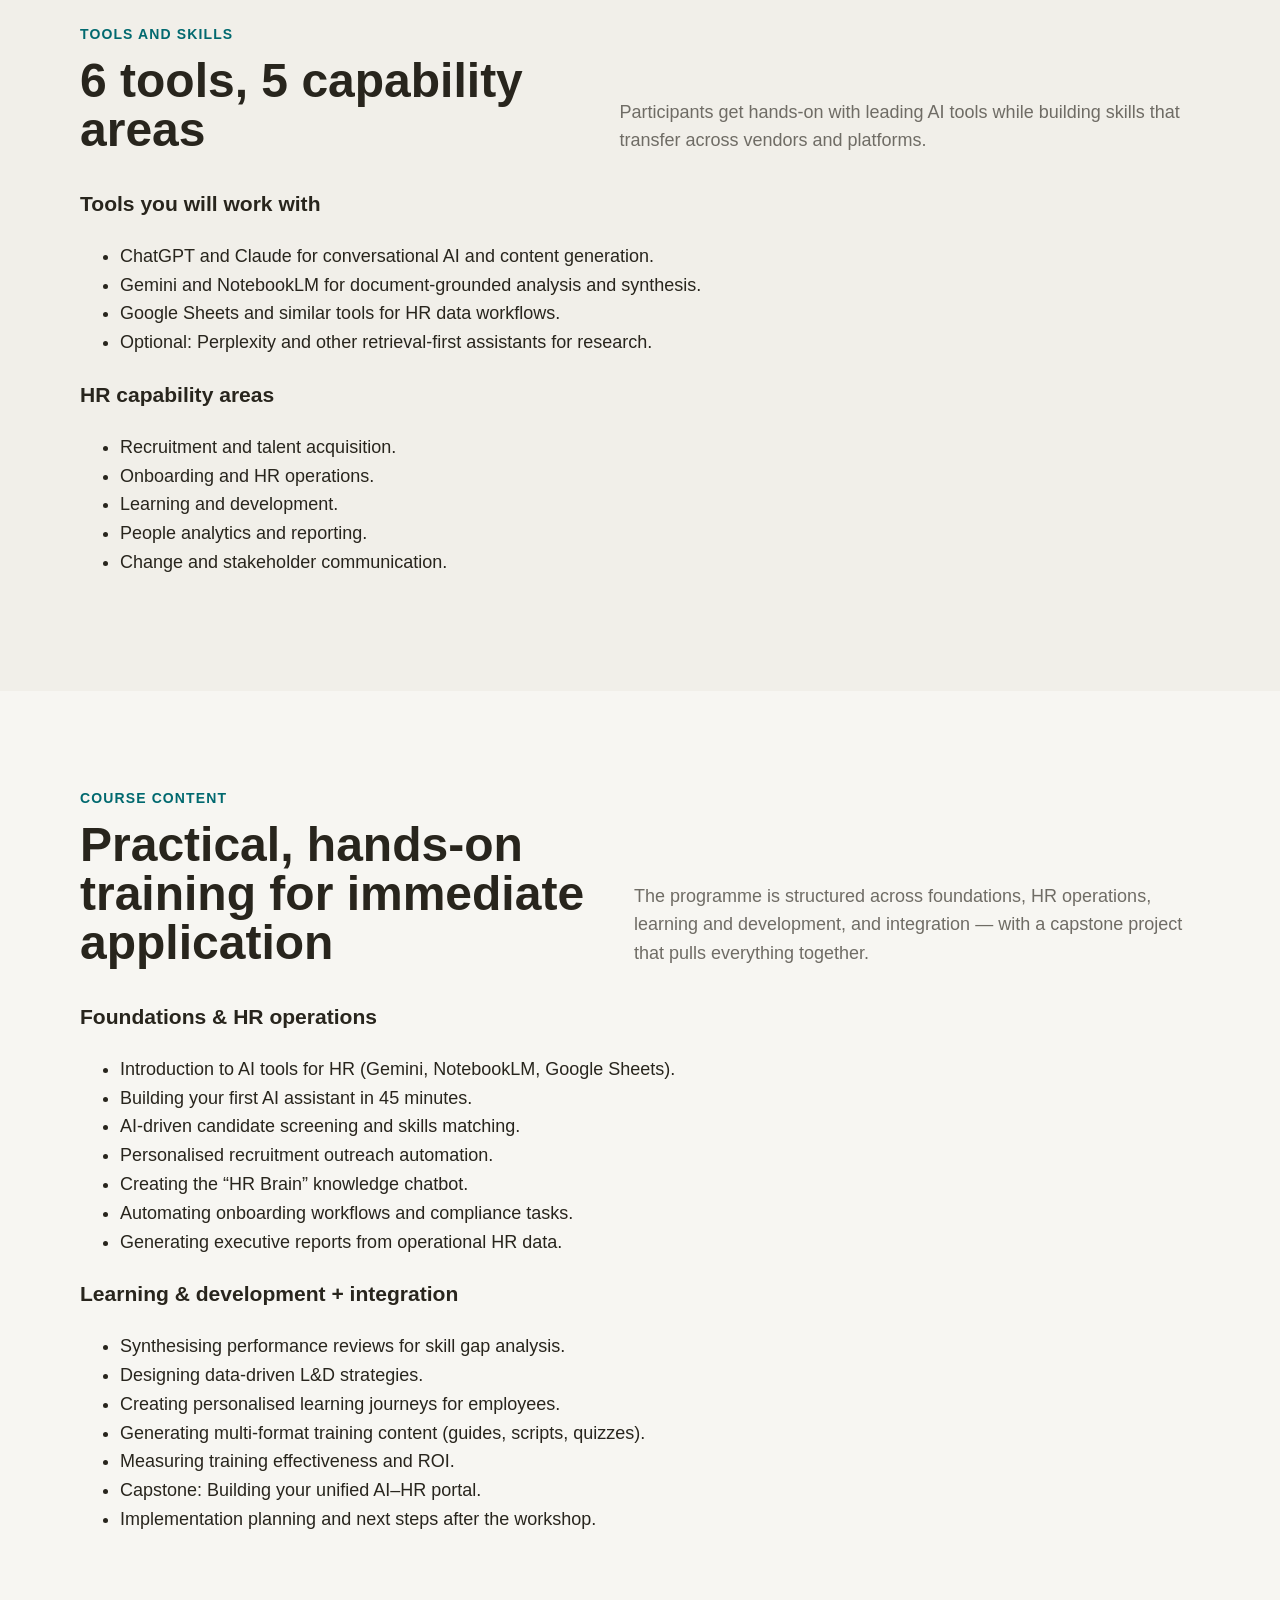
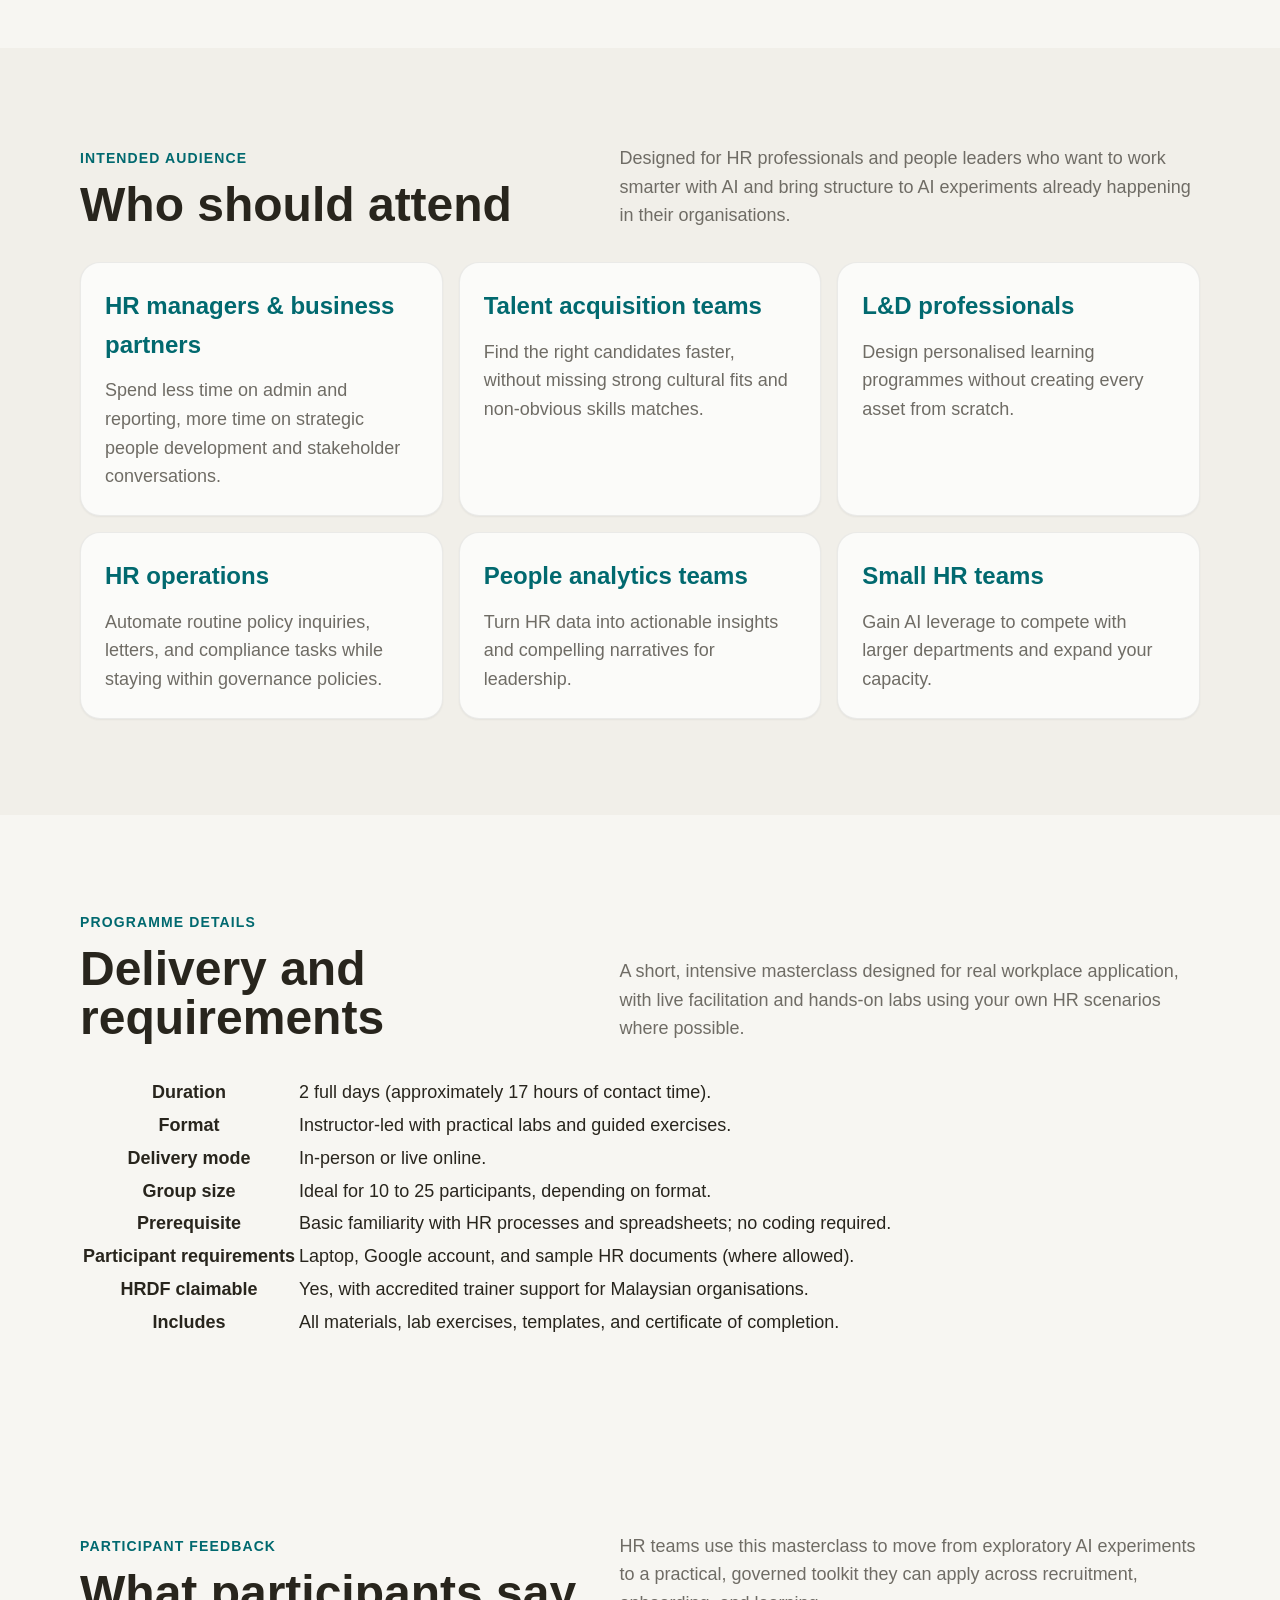
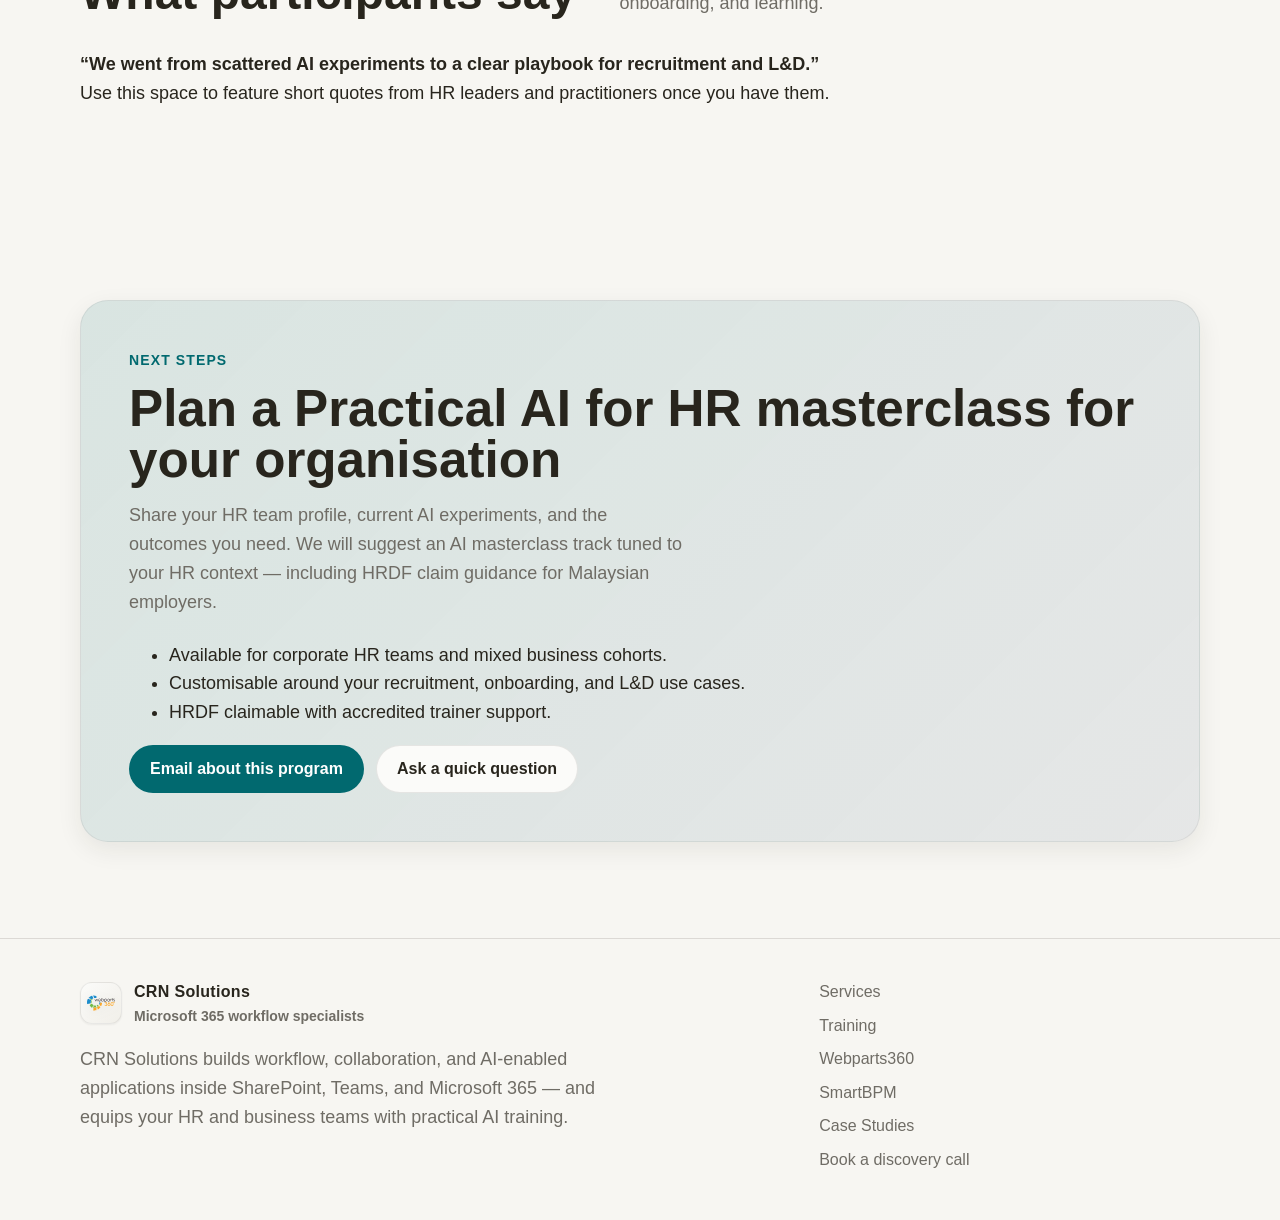
==== commit 3917c14e: "Replace internal CSS with external stylesheet Removed internal styles and added external stylesheet " ====
--- a/aimc.html
+++ b/aimc.html
@@ -4,545 +4,19 @@
   <meta charset="UTF-8" />
   <meta name="viewport" content="width=device-width, initial-scale=1.0" />
   <title>Practical AI for HR Professionals | CRN Solutions</title>
+    <!-- Google Analytics -->
+  <script async src="https://www.googletagmanager.com/gtag/js?id=G-8Y96KZHQGJ"></script>
+  <script>
+    window.dataLayer = window.dataLayer || [];
+    function gtag(){dataLayer.push(arguments);}
+    gtag('js', new Date());
+    gtag('config', 'G-8Y96KZHQGJ');
+  </script>
   <meta name="description" content="A 2-day, HRDF-claimable Practical AI masterclass for HR teams. Learn to use tools like ChatGPT, Claude, and Gemini to transform recruitment, operations, and learning programmes." />
 
   <link rel="preconnect" href="https://api.fontshare.com" />
   <link href="https://api.fontshare.com/v2/css?f[]=general-sans@400,500,600,700&f[]=cabinet-grotesk@500,700,800&display=swap" rel="stylesheet" />
-
-  <style>
-    :root, [data-theme="light"] {
-      --text-xs: clamp(0.75rem, 0.7rem + 0.25vw, 0.875rem);
-      --text-sm: clamp(0.875rem, 0.8rem + 0.35vw, 1rem);
-      --text-base: clamp(1rem, 0.95rem + 0.25vw, 1.125rem);
-      --text-lg: clamp(1.125rem, 1rem + 0.75vw, 1.5rem);
-      --text-xl: clamp(1.5rem, 1.2rem + 1.25vw, 2.25rem);
-      --text-2xl: clamp(2rem, 1.2rem + 2.5vw, 3.5rem);
-
-      --space-1: 0.25rem;
-      --space-2: 0.5rem;
-      --space-3: 0.75rem;
-      --space-4: 1rem;
-      --space-5: 1.25rem;
-      --space-6: 1.5rem;
-      --space-8: 2rem;
-      --space-10: 2.5rem;
-      --space-12: 3rem;
-      --space-16: 4rem;
-      --space-20: 5rem;
-
-      --color-bg: #f7f6f2;
-      --color-surface: #fbfbf9;
-      --color-surface-2: #f1efe9;
-      --color-border: #d4d1ca;
-      --color-divider: #dcd9d5;
-      --color-text: #28251d;
-      --color-text-muted: #6f6c65;
-      --color-primary: #01696f;
-      --color-primary-hover: #0c4e54;
-      --color-primary-soft: #d9ecea;
-      --color-accent: #1e3a5f;
-
-      --radius-md: 0.5rem;
-      --radius-lg: 0.875rem;
-      --radius-xl: 1.25rem;
-      --radius-full: 9999px;
-
-      --shadow-sm: 0 1px 2px rgba(40,37,29,0.06);
-      --shadow-md: 0 8px 24px rgba(40,37,29,0.08);
-
-      --content-default: 1120px;
-      --transition: 180ms cubic-bezier(0.16, 1, 0.3, 1);
-      --font-body: "General Sans","Inter",sans-serif;
-      --font-display: "Cabinet Grotesk","Inter",sans-serif;
-    }
-
-    [data-theme="dark"] {
-      --color-bg: #171614;
-      --color-surface: #1c1b19;
-      --color-surface-2: #22211f;
-      --color-border: #393836;
-      --color-divider: #262523;
-      --color-text: #cdccca;
-      --color-text-muted: #9b9892;
-      --color-primary: #4f98a3;
-      --color-primary-hover: #6eb0ba;
-      --color-primary-soft: #223335;
-      --color-accent: #88a8d8;
-      --shadow-sm: 0 1px 2px rgba(0,0,0,0.2);
-      --shadow-md: 0 8px 24px rgba(0,0,0,0.28);
-    }
-
-    *,*::before,*::after { box-sizing: border-box; }
-    html { scroll-behavior: smooth; }
-    body {
-      margin: 0;
-      min-height: 100vh;
-      font-family: var(--font-body);
-      font-size: var(--text-base);
-      line-height: 1.6;
-      background: var(--color-bg);
-      color: var(--color-text);
-    }
-    img { max-width: 100%; display: block; }
-    a { color: inherit; text-decoration: none; }
-
-    .container {
-      width: min(calc(100% - 2rem), var(--content-default));
-      margin-inline: auto;
-    }
-
-    /* Motion */
-    html.js [data-reveal] {
-      opacity: 0;
-      transform: translateY(18px);
-      transition:
-        opacity 700ms cubic-bezier(0.16, 1, 0.3, 1),
-        transform 700ms cubic-bezier(0.16, 1, 0.3, 1);
-      transition-delay: var(--reveal-delay, 0ms);
-    }
-    html.js [data-reveal].is-visible {
-      opacity: 1;
-      transform: none;
-    }
-    @media (prefers-reduced-motion: reduce) {
-      html.js [data-reveal] {
-        opacity: 1 !important;
-        transform: none !important;
-        transition: none !important;
-      }
-    }
-
-    /* Header / nav */
-    .site-header {
-      position: sticky;
-      top: 0;
-      z-index: 10;
-      backdrop-filter: blur(14px);
-      background: color-mix(in srgb, var(--color-bg) 88%, transparent);
-      border-bottom: 1px solid rgba(127,127,127,0.14);
-      transition:
-        box-shadow 180ms cubic-bezier(0.16,1,0.3,1),
-        background 180ms cubic-bezier(0.16,1,0.3,1);
-    }
-    .site-header.is-scrolled {
-      box-shadow: 0 10px 30px rgba(40,37,29,0.08);
-    }
-
-    .header-row {
-      display: flex;
-      align-items: center;
-      justify-content: space-between;
-      gap: var(--space-4);
-      min-height: 78px;
-    }
-
-    .brand {
-      display: flex;
-      align-items: center;
-      gap: var(--space-3);
-      font-weight: 700;
-    }
-    .brand-logo-wrap {
-      display: flex;
-      align-items: center;
-      justify-content: center;
-      width: 42px;
-      height: 42px;
-      border-radius: 12px;
-      background: linear-gradient(135deg, var(--color-surface), var(--color-surface-2));
-      border: 1px solid rgba(127,127,127,0.14);
-      overflow: hidden;
-      box-shadow: var(--shadow-sm);
-    }
-    .brand-logo-wrap img {
-      width: 32px;
-      height: 32px;
-      object-fit: contain;
-    }
-    .brand:hover .brand-logo-wrap,
-    .brand:focus-visible .brand-logo-wrap {
-      transform: translateY(-1px) scale(1.03);
-      transition: transform var(--transition);
-    }
-    .brand-text strong {
-      display: block;
-      font-family: var(--font-display);
-      font-size: 1rem;
-      letter-spacing: 0.02em;
-    }
-    .brand-text span {
-      display: block;
-      font-size: var(--text-xs);
-      color: var(--color-text-muted);
-    }
-
-    .nav-wrap {
-      display: flex;
-      align-items: center;
-      gap: var(--space-4);
-    }
-    .site-nav {
-      display: flex;
-      align-items: center;
-      gap: var(--space-4);
-      font-size: var(--text-sm);
-      color: var(--color-text-muted);
-    }
-    .site-nav a {
-      position: relative;
-      padding-block: 0.35rem;
-    }
-    .site-nav a::after {
-      content: "";
-      position: absolute;
-      left: 0;
-      bottom: 0;
-      width: 100%;
-      height: 2px;
-      background: var(--color-primary);
-      transform: scaleX(0);
-      transform-origin: left;
-      transition: transform var(--transition);
-    }
-    .site-nav a:hover,
-    .site-nav a:focus-visible {
-      color: var(--color-text);
-    }
-    .site-nav a:hover::after,
-    .site-nav a:focus-visible::after {
-      transform: scaleX(1);
-    }
-
-    .header-actions {
-      display: flex;
-      align-items: center;
-      gap: var(--space-3);
-    }
-    .theme-toggle,
-    .menu-toggle {
-      min-width: 44px;
-      min-height: 44px;
-      border-radius: var(--radius-full);
-      border: 1px solid rgba(127,127,127,0.2);
-      background: var(--color-surface);
-      color: var(--color-text);
-      cursor: pointer;
-      transition: transform var(--transition), background var(--transition);
-    }
-    .theme-toggle:hover,
-    .menu-toggle:hover {
-      transform: translateY(-1px);
-    }
-
-    .btn {
-      display: inline-flex;
-      align-items: center;
-      justify-content: center;
-      gap: var(--space-2);
-      min-height: 48px;
-      padding: 0 var(--space-5);
-      border-radius: var(--radius-full);
-      border: 1px solid transparent;
-      font-size: var(--text-sm);
-      font-weight: 600;
-      transition:
-        background var(--transition),
-        color var(--transition),
-        border-color var(--transition),
-        transform var(--transition);
-    }
-    .btn:hover { transform: translateY(-1px); }
-    .btn-primary {
-      background: var(--color-primary);
-      color: #fff;
-    }
-    .btn-primary:hover { background: var(--color-primary-hover); }
-    .btn-secondary {
-      background: var(--color-surface);
-      border-color: rgba(127,127,127,0.18);
-    }
-
-    /* Layout & sections */
-    main section {
-      padding-block: clamp(var(--space-10), 8vw, var(--space-20));
-    }
-
-    /* subtle separators so sections don't visually merge on mobile */
-    main section + section {
-      border-top: 1px solid var(--color-divider);
-    }
-
-    .hero {
-      padding-top: var(--space-12);
-    }
-    .hero-grid {
-      display: grid;
-      gap: var(--space-10);
-      align-items: center;
-    }
-    .hero h1 {
-      margin: var(--space-5) 0 var(--space-4);
-      font-family: var(--font-display);
-      font-size: clamp(2.4rem, 4.8vw, 3.6rem);
-      line-height: 1.02;
-      max-width: 26ch;
-    }
-    .hero p {
-      max-width: 62ch;
-      color: var(--color-text-muted);
-    }
-    .hero-actions {
-      display: flex;
-      flex-wrap: wrap;
-      gap: var(--space-3);
-      margin-top: var(--space-5);
-    }
-
-    .kicker {
-      color: var(--color-primary);
-      font-size: var(--text-xs);
-      text-transform: uppercase;
-      letter-spacing: 0.08em;
-      font-weight: 700;
-      margin-bottom: var(--space-3);
-    }
-
-    .tag-row {
-      display: flex;
-      flex-wrap: wrap;
-      gap: var(--space-2);
-      margin-top: var(--space-2);
-    }
-    .tag-pill {
-      padding: 0.25rem 0.75rem;
-      border-radius: var(--radius-full);
-      border: 1px solid rgba(127,127,127,0.18);
-      background: var(--color-surface-2);
-      font-size: var(--text-xs);
-      color: var(--color-text-muted);
-    }
-
-    .section-head {
-      display: flex;
-      justify-content: space-between;
-      gap: var(--space-6);
-      align-items: flex-end;
-      margin-bottom: var(--space-8);
-    }
-    .section-head h2 {
-      margin: 0;
-      font-family: var(--font-display);
-      font-size: clamp(2rem, 3.2vw, 2.8rem);
-      line-height: 1.05;
-    }
-    .section-head p {
-      margin: 0;
-      max-width: 54ch;
-      color: var(--color-text-muted);
-    }
-
-    .grid-3 {
-      display: grid;
-      gap: var(--space-4);
-      grid-template-columns: repeat(3, minmax(0, 1fr));
-    }
-
-    .card {
-      background: var(--color-surface);
-      border-radius: var(--radius-xl);
-      border: 1px solid rgba(127,127,127,0.14);
-      padding: var(--space-6);
-      box-shadow: var(--shadow-sm);
-      transition:
-        transform var(--transition),
-        box-shadow var(--transition),
-        border-color var(--transition);
-    }
-    .card h3 {
-      margin: 0 0 var(--space-3);
-      font-size: var(--text-lg);
-      color: var(--color-primary);
-    }
-    .card p {
-      margin: 0;
-      color: var(--color-text-muted);
-    }
-    .card:hover {
-      transform: translateY(-4px);
-      box-shadow: var(--shadow-md);
-    }
-
-    .two-column {
-      display: grid;
-      grid-template-columns: minmax(0, 1.2fr) minmax(0, 0.8fr);
-      gap: var(--space-8);
-      align-items: flex-start;
-    }
-
-    .list-card {
-      background: var(--color-surface);
-      border-radius: var(--radius-xl);
-      border: 1px solid rgba(127,127,127,0.14);
-      padding: var(--space-6);
-      box-shadow: var(--shadow-sm);
-    }
-    .list-card h3 {
-      margin-top: 0;
-      margin-bottom: var(--space-3);
-      font-size: var(--text-lg);
-      color: var(--color-primary);
-    }
-    .list-card ul {
-      margin: 0;
-      padding-left: 1.1rem;
-      color: var(--color-text-muted);
-    }
-    .list-card li {
-      margin-bottom: 0.35rem;
-    }
-
-    .detail-table {
-      width: 100%;
-      border-collapse: collapse;
-      background: var(--color-surface);
-      border-radius: var(--radius-xl);
-      overflow: hidden;
-      border: 1px solid rgba(127,127,127,0.14);
-      box-shadow: var(--shadow-sm);
-    }
-    .detail-table th,
-    .detail-table td {
-      text-align: left;
-      padding: 0.8rem 1.1rem;
-      border-bottom: 1px solid var(--color-divider);
-      vertical-align: top;
-      font-size: var(--text-sm);
-    }
-    .detail-table th {
-      width: 200px;
-      background: var(--color-surface-2);
-      font-weight: 600;
-      color: var(--color-text);
-    }
-    .detail-table td {
-      color: var(--color-text-muted);
-    }
-    .detail-table tr:last-child th,
-    .detail-table tr:last-child td {
-      border-bottom: none;
-    }
-
-    .quote-block {
-      background: var(--color-primary-soft);
-      border-radius: var(--radius-xl);
-      border: 1px solid rgba(1,105,111,0.2);
-      padding: var(--space-6);
-      box-shadow: var(--shadow-sm);
-      font-size: var(--text-base);
-      color: var(--color-text);
-    }
-    .quote-block strong {
-      color: var(--color-primary-hover);
-    }
-
-    /* CTA panel */
-    .cta-panel {
-      background: linear-gradient(135deg, rgba(1,105,111,0.12), rgba(30,58,95,0.08));
-      border: 1px solid rgba(127,127,127,0.14);
-      border-radius: 28px;
-      padding: clamp(var(--space-8), 5vw, var(--space-12));
-      box-shadow: var(--shadow-md);
-      display: grid;
-      grid-template-columns: minmax(0, 1.3fr) minmax(0, 0.7fr);
-      gap: var(--space-8);
-      align-items: center;
-    }
-    .cta-panel h2 {
-      margin: 0 0 var(--space-3);
-      font-family: var(--font-display);
-      font-size: clamp(2rem, 3.2vw, 2.8rem);
-      line-height: 1.05;
-    }
-    .cta-panel p {
-      margin: 0;
-      max-width: 56ch;
-      color: var(--color-text-muted);
-    }
-    .cta-inner-card {
-      background: var(--color-surface);
-      border-radius: var(--radius-xl);
-      border: 1px solid rgba(127,127,127,0.14);
-      padding: var(--space-5);
-      box-shadow: var(--shadow-sm);
-    }
-    .cta-inner-card ul {
-      margin: 0 0 var(--space-4);
-      padding-left: 1.1rem;
-      color: var(--color-text-muted);
-    }
-    .cta-inner-card li {
-      margin-bottom: 0.35rem;
-      font-size: var(--text-sm);
-    }
-
-    /* Footer */
-    .site-footer {
-      padding: var(--space-10) 0 var(--space-12);
-      border-top: 1px solid var(--color-divider);
-    }
-    .footer-grid {
-      display: grid;
-      grid-template-columns: 1.3fr 0.7fr;
-      gap: var(--space-8);
-      align-items: flex-start;
-    }
-    .footer-links {
-      display: grid;
-      gap: var(--space-2);
-      font-size: var(--text-sm);
-      color: var(--color-text-muted);
-    }
-    .footer-note {
-      color: var(--color-text-muted);
-      max-width: 56ch;
-    }
-
-    @media (min-width: 960px) {
-      .hero-grid { grid-template-columns: minmax(0, 1.4fr) minmax(0, 1fr); }
-    }
-
-    @media (max-width: 959px) {
-      .site-nav {
-        position: absolute;
-        left: 0;
-        right: 0;
-        top: 78px;
-        display: none;
-        flex-direction: column;
-        align-items: flex-start;
-        padding: var(--space-5) 1rem var(--space-6);
-        background: var(--color-bg);
-        border-bottom: 1px solid var(--color-divider);
-      }
-      .site-nav.open { display: flex; }
-      .menu-toggle {
-        display: inline-flex;
-        align-items: center;
-        justify-content: center;
-      }
-      .header-actions .btn { display: none; }
-      .grid-3,
-      .two-column,
-      .footer-grid,
-      .cta-panel {
-        grid-template-columns: 1fr;
-      }
-      .section-head {
-        flex-direction: column;
-        align-items: flex-start;
-      }
-    }
-  </style>
+  <link rel="stylesheet" href="css/site.css" />
 </head>
 <body>
   <script>document.documentElement.classList.add("js");</script>
--- a/css/site.css
+++ b/css/site.css
@@ -0,0 +1,406 @@
+html.js [data-reveal]{opacity:0;transform:translateY(18px);transition:opacity 700ms cubic-bezier(0.16,1,0.3,1),transform 700ms cubic-bezier(0.16,1,0.3,1);transition-delay:var(--reveal-delay,0ms);}
+html.js [data-reveal].is-visible{opacity:1;transform:none;}
+html.js [data-reveal="clip"]{opacity:0;transform:none;clip-path:inset(0 0 18% 0 round 24px);transition:opacity 800ms cubic-bezier(0.16,1,0.3,1),clip-path 800ms cubic-bezier(0.16,1,0.3,1);}
+html.js [data-reveal="clip"].is-visible{opacity:1;clip-path:inset(0 0 0 0 round 24px);}
+.site-header{transition:box-shadow 180ms cubic-bezier(0.16,1,0.3,1),background 180ms cubic-bezier(0.16,1,0.3,1);}
+.site-header.is-scrolled{box-shadow:0 10px 30px rgba(40,37,29,0.08);}
+.brand-logo-wrap{display:flex;align-items:center;justify-content:center;width:42px;height:42px;border-radius:12px;background:linear-gradient(135deg,var(--color-surface),var(--color-surface-2));border:1px solid rgba(127,127,127,0.14);overflow:hidden;box-shadow:var(--shadow-sm);}
+.brand-logo-wrap img{width:28px;height:28px;object-fit:contain;filter:drop-shadow(0 2px 6px rgba(0,0,0,0.08));}
+.brand:hover .brand-logo-wrap,.brand:focus-visible .brand-logo-wrap{transform:translateY(-1px) scale(1.03);transition:transform var(--transition);}
+.site-nav a{position:relative;padding-block:0.35rem;}
+.site-nav a::after{content:"";position:absolute;left:0;bottom:0;width:100%;height:2px;background:var(--color-primary);transform:scaleX(0);transform-origin:left;transition:transform var(--transition);}
+.site-nav a:hover::after,.site-nav a:focus-visible::after{transform:scaleX(1);}
+.proof-card,.card,.case-card,.process-step,.logo-placeholder{transition:transform var(--transition),box-shadow var(--transition),border-color var(--transition),background var(--transition);}
+.proof-card:hover,.case-card:hover,.process-step:hover,.logo-placeholder:hover{transform:translateY(-4px);box-shadow:var(--shadow-md);}
+.hero-visual,.cta-panel{position:relative;overflow:hidden;}
+.hero-visual::after,.cta-panel::after{content:"";position:absolute;inset:auto -15% -35% auto;width:220px;height:220px;background:radial-gradient(circle, rgba(1,105,111,0.12), transparent 70%);pointer-events:none;transition:transform 800ms cubic-bezier(0.16,1,0.3,1);}
+.hero-visual:hover::after,.cta-panel:hover::after{transform:translate(-18px,-18px);}
+.hero-image{border-radius:22px;}
+.w360-inline{display:inline-flex;align-items:center;gap:0.75rem;margin-bottom:var(--space-4);padding:0.45rem 0.8rem;border-radius:var(--radius-full);background:var(--color-surface);border:1px solid rgba(127,127,127,0.14);box-shadow:var(--shadow-sm);}
+.w360-inline img{width:34px;height:34px;object-fit:contain;}
+.w360-watermark{position:absolute;right:var(--space-4);bottom:var(--space-4);width:min(140px,28%);opacity:0.08;pointer-events:none;filter:grayscale(1);}
+.theme-toggle svg{width:18px;height:18px;}
+@media (prefers-reduced-motion: reduce){
+  html.js [data-reveal]{opacity:1!important;transform:none!important;clip-path:none!important;transition:none!important}
+  .brand:hover .brand-logo-wrap,.proof-card:hover,.case-card:hover,.process-step:hover,.logo-placeholder:hover,.hero-visual:hover::after,.cta-panel:hover::after{transform:none!important}
+}
+
+/* Main design system */
+
+:root, [data-theme="light"] {
+  --text-xs: clamp(0.75rem, 0.7rem + 0.25vw, 0.875rem);
+  --text-sm: clamp(0.875rem, 0.8rem + 0.35vw, 1rem);
+  --text-base: clamp(1rem, 0.95rem + 0.25vw, 1.125rem);
+  --text-lg: clamp(1.125rem, 1rem + 0.75vw, 1.5rem);
+  --text-xl: clamp(1.5rem, 1.2rem + 1.25vw, 2.25rem);
+  --text-2xl: clamp(2rem, 1.2rem + 2.5vw, 3.5rem);
+
+  --space-1: 0.25rem;
+  --space-2: 0.5rem;
+  --space-3: 0.75rem;
+  --space-4: 1rem;
+  --space-5: 1.25rem;
+  --space-6: 1.5rem;
+  --space-8: 2rem;
+  --space-10: 2.5rem;
+  --space-12: 3rem;
+  --space-16: 4rem;
+  --space-20: 5rem;
+  --space-24: 6rem;
+
+  --color-bg: #f7f6f2;
+  --color-surface: #fbfbf9;
+  --color-surface-2: #f1efe9;
+  --color-border: #d4d1ca;
+  --color-divider: #dcd9d5;
+  --color-text: #28251d;
+  --color-text-muted: #6f6c65;
+  --color-text-faint: #9d9a93;
+  --color-primary: #01696f;
+  --color-primary-hover: #0c4e54;
+  --color-primary-soft: #d9ecea;
+  --color-accent: #1e3a5f;
+  --color-success: #437a22;
+
+  --radius-sm: 0.375rem;
+  --radius-md: 0.5rem;
+  --radius-lg: 0.875rem;
+  --radius-xl: 1.25rem;
+  --radius-full: 9999px;
+
+  --shadow-sm: 0 1px 2px rgba(40, 37, 29, 0.06);
+  --shadow-md: 0 8px 24px rgba(40, 37, 29, 0.08);
+  --shadow-lg: 0 20px 48px rgba(40, 37, 29, 0.12);
+
+  --content-default: 1120px;
+  --transition: 180ms cubic-bezier(0.16, 1, 0.3, 1);
+  --font-body: 'General Sans', 'Inter', sans-serif;
+  --font-display: 'Cabinet Grotesk', 'Inter', sans-serif;
+}
+
+[data-theme="dark"] {
+  --color-bg: #171614;
+  --color-surface: #1c1b19;
+  --color-surface-2: #22211f;
+  --color-border: #393836;
+  --color-divider: #262523;
+  --color-text: #cdccca;
+  --color-text-muted: #9b9892;
+  --color-text-faint: #6e6b66;
+  --color-primary: #4f98a3;
+  --color-primary-hover: #6eb0ba;
+  --color-primary-soft: #223335;
+  --color-accent: #88a8d8;
+  --color-success: #84bf63;
+  --shadow-sm: 0 1px 2px rgba(0,0,0,0.2);
+  --shadow-md: 0 8px 24px rgba(0,0,0,0.28);
+  --shadow-lg: 0 20px 48px rgba(0,0,0,0.42);
+}
+
+*, *::before, *::after { box-sizing: border-box; }
+html { scroll-behavior: smooth; }
+body {
+  margin: 0;
+  min-height: 100vh;
+  font-family: var(--font-body);
+  font-size: var(--text-base);
+  line-height: 1.6;
+  background: var(--color-bg);
+  color: var(--color-text);
+}
+img, svg { display: block; max-width: 100%; }
+a { color: inherit; text-decoration: none; }
+button { font: inherit; }
+
+.container {
+  width: min(calc(100% - 2rem), var(--content-default));
+  margin-inline: auto;
+}
+
+.skip-link {
+  position: absolute; left: -999px; top: 0;
+  background: var(--color-primary); color: white;
+  padding: var(--space-3) var(--space-4); z-index: 20;
+}
+.skip-link:focus { left: var(--space-4); top: var(--space-4); }
+
+/* Header */
+
+.site-header {
+  position: sticky; top: 0; z-index: 10;
+  backdrop-filter: blur(14px);
+  background: color-mix(in srgb, var(--color-bg) 88%, transparent);
+  border-bottom: 1px solid rgba(127,127,127,0.14);
+}
+.header-row {
+  display: flex; align-items: center; justify-content: space-between;
+  gap: var(--space-4); min-height: 78px;
+}
+.brand { display: flex; align-items: center; gap: var(--space-3); font-weight: 700; }
+
+.brand-mark {
+  width: 42px; height: 42px; border-radius: 12px;
+  background: linear-gradient(135deg, var(--color-primary), var(--color-accent));
+  display: grid; place-items: center; color: white;
+  box-shadow: var(--shadow-sm);
+}
+.brand-mark svg { width: 22px; height: 22px; }
+.brand-text strong {
+  display: block; font-family: var(--font-display); font-size: 1rem; letter-spacing: 0.02em;
+}
+.brand-text span { display: block; font-size: var(--text-xs); color: var(--color-text-muted); }
+
+.nav-wrap { display: flex; align-items: center; gap: var(--space-4); }
+.site-nav {
+  display: flex; align-items: center; gap: var(--space-4);
+  font-size: var(--text-sm);
+  color: var(--color-text-muted);
+}
+.site-nav a:hover, .site-nav a:focus-visible { color: var(--color-text); }
+.header-actions { display: flex; align-items: center; gap: var(--space-3); }
+
+.theme-toggle, .menu-toggle {
+  min-width: 44px; min-height: 44px; border-radius: var(--radius-full);
+  border: 1px solid rgba(127,127,127,0.2); background: var(--color-surface);
+  color: var(--color-text); cursor: pointer;
+  transition: transform var(--transition), background var(--transition);
+}
+.theme-toggle:hover, .menu-toggle:hover { transform: translateY(-1px); }
+.menu-toggle { display: none; }
+
+/* Buttons */
+
+.btn {
+  display: inline-flex; align-items: center; justify-content: center; gap: var(--space-2);
+  min-height: 48px; padding: 0 var(--space-5);
+  border-radius: var(--radius-full); border: 1px solid transparent;
+  font-size: var(--text-sm); font-weight: 600;
+  transition: background var(--transition), color var(--transition), border-color var(--transition), transform var(--transition);
+}
+.btn:hover { transform: translateY(-1px); }
+.btn-primary { background: var(--color-primary); color: white; }
+.btn-primary:hover { background: var(--color-primary-hover); }
+.btn-secondary { background: var(--color-surface); border-color: rgba(127,127,127,0.18); }
+
+/* Layout */
+
+main section { padding-block: clamp(var(--space-12), 8vw, var(--space-24)); }
+
+.hero { padding-top: var(--space-12); }
+.hero-grid { display: grid; gap: var(--space-10); align-items: center; }
+.eyebrow {
+  display: inline-flex; align-items: center; gap: var(--space-2);
+  padding: 0.35rem 0.75rem; border-radius: var(--radius-full);
+  background: var(--color-primary-soft); color: var(--color-primary);
+  font-size: var(--text-xs); font-weight: 700; letter-spacing: 0.06em; text-transform: uppercase;
+}
+.hero h1 {
+  margin: var(--space-5) 0 var(--space-4);
+  font-family: var(--font-display);
+  font-size: clamp(2.6rem, 5vw, 5.2rem);
+  line-height: 0.98;
+  max-width: 12ch;
+}
+.hero p {
+  max-width: 62ch; color: var(--color-text-muted); margin: 0 0 var(--space-6);
+}
+.hero-actions, .cta-actions { display: flex; flex-wrap: wrap; gap: var(--space-3); }
+.hero-proof {
+  display: grid; grid-template-columns: repeat(3, minmax(0, 1fr));
+  gap: var(--space-4); margin-top: var(--space-8);
+}
+.proof-card {
+  background: var(--color-surface); border: 1px solid rgba(127,127,127,0.14);
+  border-radius: var(--radius-lg); padding: var(--space-5); box-shadow: var(--shadow-sm);
+}
+.proof-card strong {
+  display: block; font-family: var(--font-display); font-size: clamp(1.4rem, 3vw, 2rem);
+  margin-bottom: var(--space-1);
+}
+
+.placeholder-image {
+  border: 2px dashed rgba(127,127,127,0.28);
+  border-radius: 22px; min-height: 420px;
+  background:
+    linear-gradient(135deg, rgba(1,105,111,0.08), rgba(30,58,95,0.04)),
+    repeating-linear-gradient(135deg, transparent, transparent 18px, rgba(127,127,127,0.05) 18px, rgba(127,127,127,0.05) 36px);
+  display: grid; place-items: center;
+  padding: var(--space-8); text-align: center;
+  color: var(--color-text-muted);
+}
+.placeholder-image strong {
+  display: block; font-size: var(--text-lg); color: var(--color-text); margin-bottom: var(--space-2);
+}
+
+/* Sections */
+
+.section-head {
+  display: flex; justify-content: space-between; gap: var(--space-6); align-items: end; margin-bottom: var(--space-8);
+}
+.section-head h2 {
+  font-family: var(--font-display); font-size: clamp(2rem, 4vw, 3rem); line-height: 1.02; margin: 0;
+}
+.section-head p { max-width: 58ch; color: var(--color-text-muted); margin: 0; }
+
+.grid-3 { display: grid; gap: var(--space-4); grid-template-columns: repeat(3, minmax(0, 1fr)); }
+.card {
+  background: var(--color-surface); border: 1px solid rgba(127,127,127,0.14);
+  border-radius: var(--radius-xl); padding: var(--space-6); box-shadow: var(--shadow-sm);
+}
+.card-link {
+  text-decoration: none;
+  color: inherit;
+  display: block;
+}
+.card-link:hover .card{
+  cursor: pointer;
+  transform: translateY(-2px);
+  border-color: var(--color-primary);
+  box-shadow: 0 0 0 1px var(--color-primary), var(--shadow-md);
+}
+.card h3 { margin: 0 0 var(--space-3); font-size: var(--text-lg); color: var(--color-primary); }
+.card p { margin: 0; color: var(--color-text-muted); }
+
+.kicker {
+  color: var(--color-primary); font-size: var(--text-xs); text-transform: uppercase; letter-spacing: 0.08em; font-weight: 700; margin-bottom: var(--space-3);
+}
+
+.split-section {
+  display: grid; grid-template-columns: 1.1fr 0.9fr; gap: var(--space-8); align-items: start;
+}
+
+.check-list {
+  list-style: none;
+  padding: 0;
+  margin: var(--space-6) 0 0;
+  display: grid;
+  gap: var(--space-3);
+}
+
+.check-list li {
+  display: flex;
+  align-items: flex-start;
+  gap: var(--space-3);
+  padding-bottom: var(--space-3);
+  border-bottom: 1px solid var(--color-divider);
+}
+
+/* Number badge – make it circular and fixed size */
+.check-list li > span.badge {
+  width: 26px;
+  height: 26px;
+  flex: 0 0 auto;
+  border-radius: 50%;
+  background: var(--color-primary-soft);
+  color: var(--color-primary);
+  display: grid;
+  place-items: center;
+  font-weight: 700;
+  font-size: 0.85rem;
+}
+
+/* Text block takes the rest of the width */
+.check-list li > span.body {
+  flex: 1 1 auto;
+}
+
+/* Case studies */
+
+.case-grid { display: grid; gap: var(--space-4); grid-template-columns: repeat(3, minmax(0, 1fr)); }
+.case-card {
+  background: var(--color-surface); border: 1px solid rgba(127,127,127,0.14);
+  border-radius: var(--radius-xl); overflow: hidden; box-shadow: var(--shadow-sm);
+}
+.case-media {
+  aspect-ratio: 16/10; border-bottom: 1px solid rgba(127,127,127,0.12);
+  background: linear-gradient(135deg, rgba(1,105,111,0.1), rgba(30,58,95,0.06));
+  display: grid; place-items: center; color: var(--color-text-muted); padding: var(--space-4); text-align: center;
+}
+.case-body { padding: var(--space-5); }
+.case-body h3 { margin: 0 0 var(--space-2); font-size: 1.2rem; }
+.case-body p { margin: 0 0 var(--space-4); color: var(--color-text-muted); }
+.tag-row { display: flex; flex-wrap: wrap; gap: var(--space-2); }
+.tag {
+  display: inline-flex; padding: 0.35rem 0.65rem; border-radius: var(--radius-full);
+  font-size: var(--text-xs); background: var(--color-surface-2); color: var(--color-text-muted);
+  border: 1px solid rgba(127,127,127,0.12);
+}
+
+/* Process grid */
+
+.process-grid { display: grid; gap: var(--space-4); grid-template-columns: repeat(4, minmax(0, 1fr)); }
+.process-step {
+  padding: var(--space-5); border-radius: var(--radius-xl); background: var(--color-surface);
+  border: 1px solid rgba(127,127,127,0.14);
+}
+.process-step strong {
+  display: inline-flex; width: 36px; height: 36px; border-radius: 50%;
+  align-items: center; justify-content: center; margin-bottom: var(--space-4);
+  background: var(--color-primary-soft); color: var(--color-primary);
+}
+
+/* Partners */
+
+.partners {
+  background: var(--color-surface);
+  border-block: 1px solid var(--color-divider);
+}
+.logo-row {
+  display: grid; grid-template-columns: repeat(4, minmax(0,1fr)); gap: var(--space-4);
+}
+.logo-placeholder {
+  min-height: 180px; border-radius: var(--radius-lg); border: 1px dashed rgba(127,127,127,0.24);
+  display: grid; place-items: center; color: var(--color-text-faint); background: var(--color-bg);
+  text-align: center; padding: var(--space-3);
+}
+
+/* CTA */
+
+.cta-panel {
+  background: linear-gradient(135deg, rgba(1,105,111,0.12), rgba(30,58,95,0.08));
+  border: 1px solid rgba(127,127,127,0.14);
+  border-radius: 28px; padding: clamp(var(--space-8), 5vw, var(--space-12));
+  box-shadow: var(--shadow-md);
+}
+.cta-panel h2 {
+  margin: 0 0 var(--space-4); font-family: var(--font-display); font-size: clamp(2rem, 4vw, 3.25rem); line-height: 1;
+}
+.cta-panel p { margin: 0 0 var(--space-6); max-width: 56ch; color: var(--color-text-muted); }
+
+/* Footer */
+
+.site-footer {
+  padding: var(--space-10) 0 var(--space-12);
+  border-top: 1px solid var(--color-divider);
+}
+.footer-grid {
+  display: grid; grid-template-columns: 1.3fr 0.7fr; gap: var(--space-8);
+  align-items: start;
+}
+.footer-links {
+  display: grid; gap: var(--space-2); color: var(--color-text-muted); font-size: var(--text-sm);
+}
+.footer-note { color: var(--color-text-muted); max-width: 56ch; }
+
+/* Responsive */
+
+@media (min-width: 980px) {
+  .hero-grid { grid-template-columns: 1.1fr 0.9fr; }
+}
+
+@media (max-width: 979px) {
+  .site-nav {
+    position: absolute; left: 0; right: 0; top: 78px;
+    display: none; flex-direction: column; align-items: flex-start;
+    padding: var(--space-5) 1rem var(--space-6); background: var(--color-bg);
+    border-bottom: 1px solid var(--color-divider);
+  }
+  .site-nav.open { display: flex; }
+  .menu-toggle { display: inline-flex; align-items: center; justify-content: center; }
+  .header-actions .btn { display: none; }
+
+  .hero-proof, .grid-3, .case-grid, .process-grid, .logo-row, .footer-grid, .split-section {
+    grid-template-columns: 1fr;
+  }
+  .section-head { flex-direction: column; align-items: flex-start; }
+}
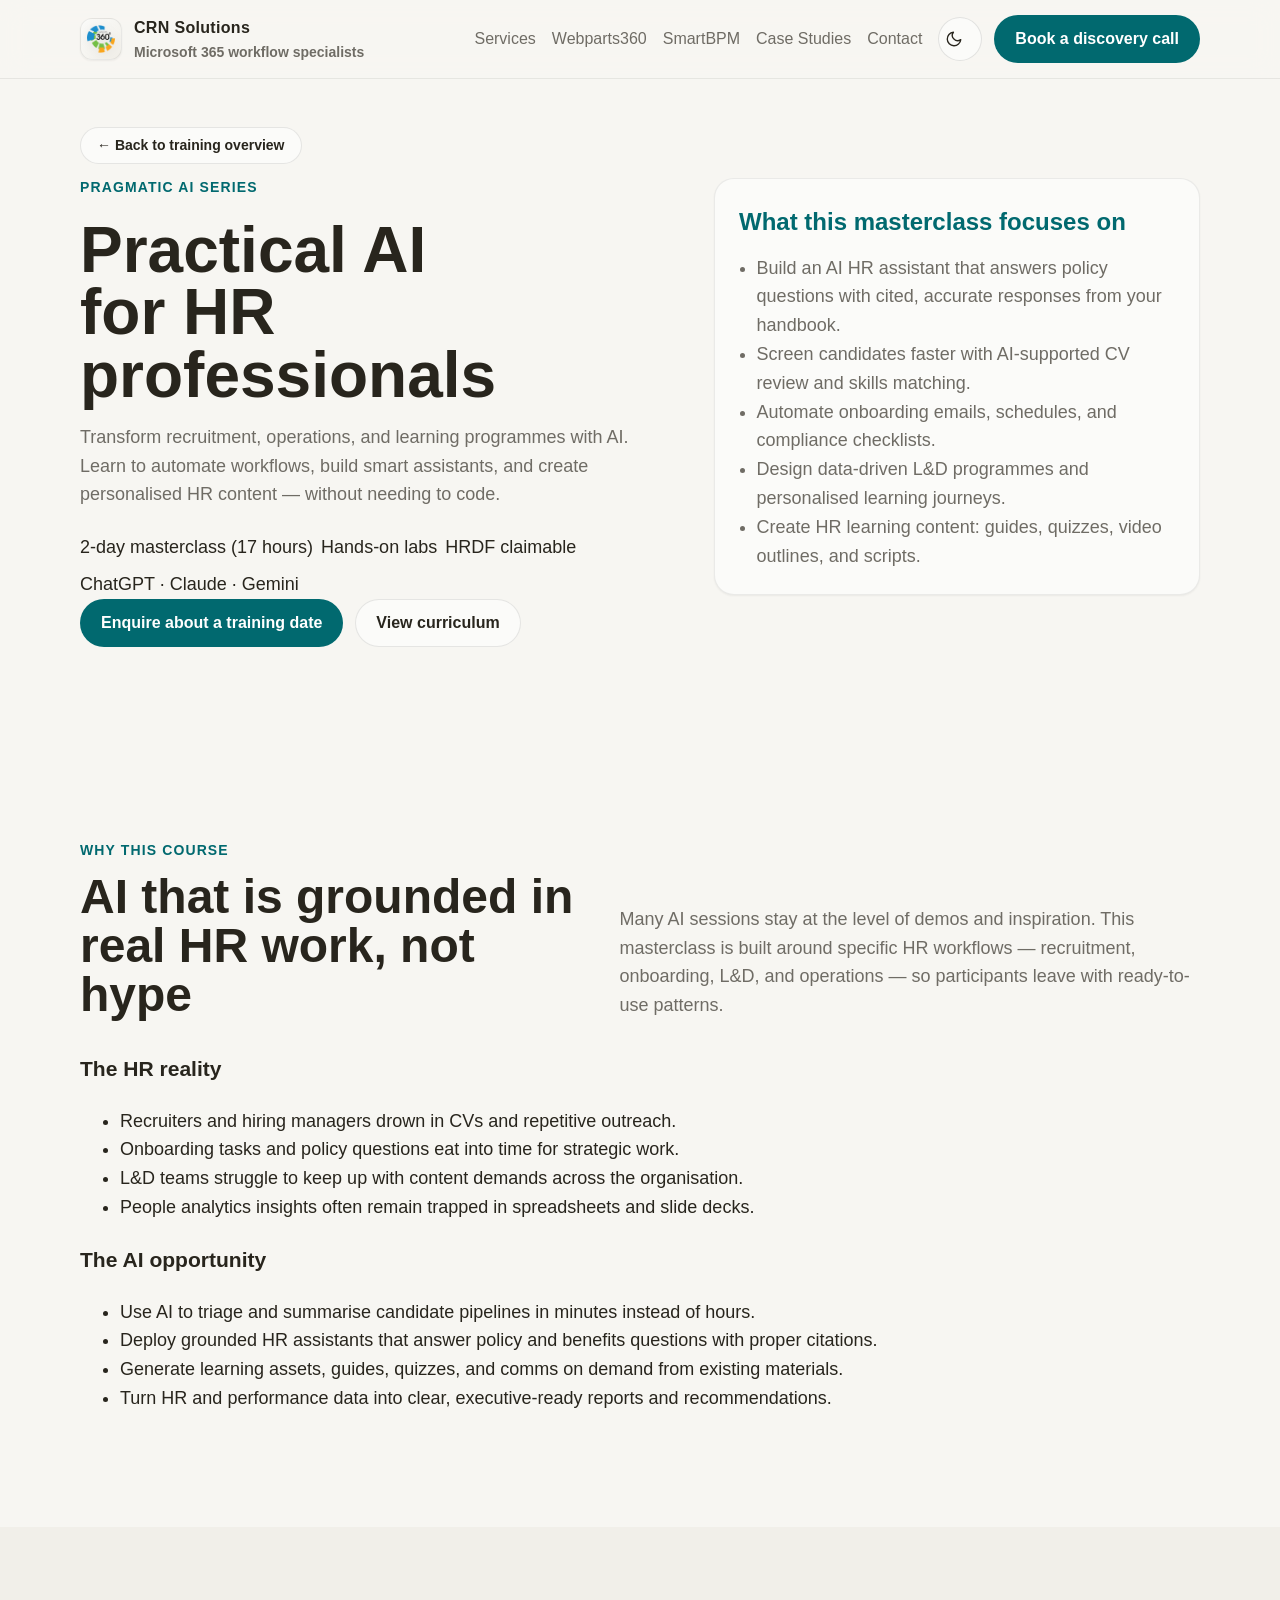
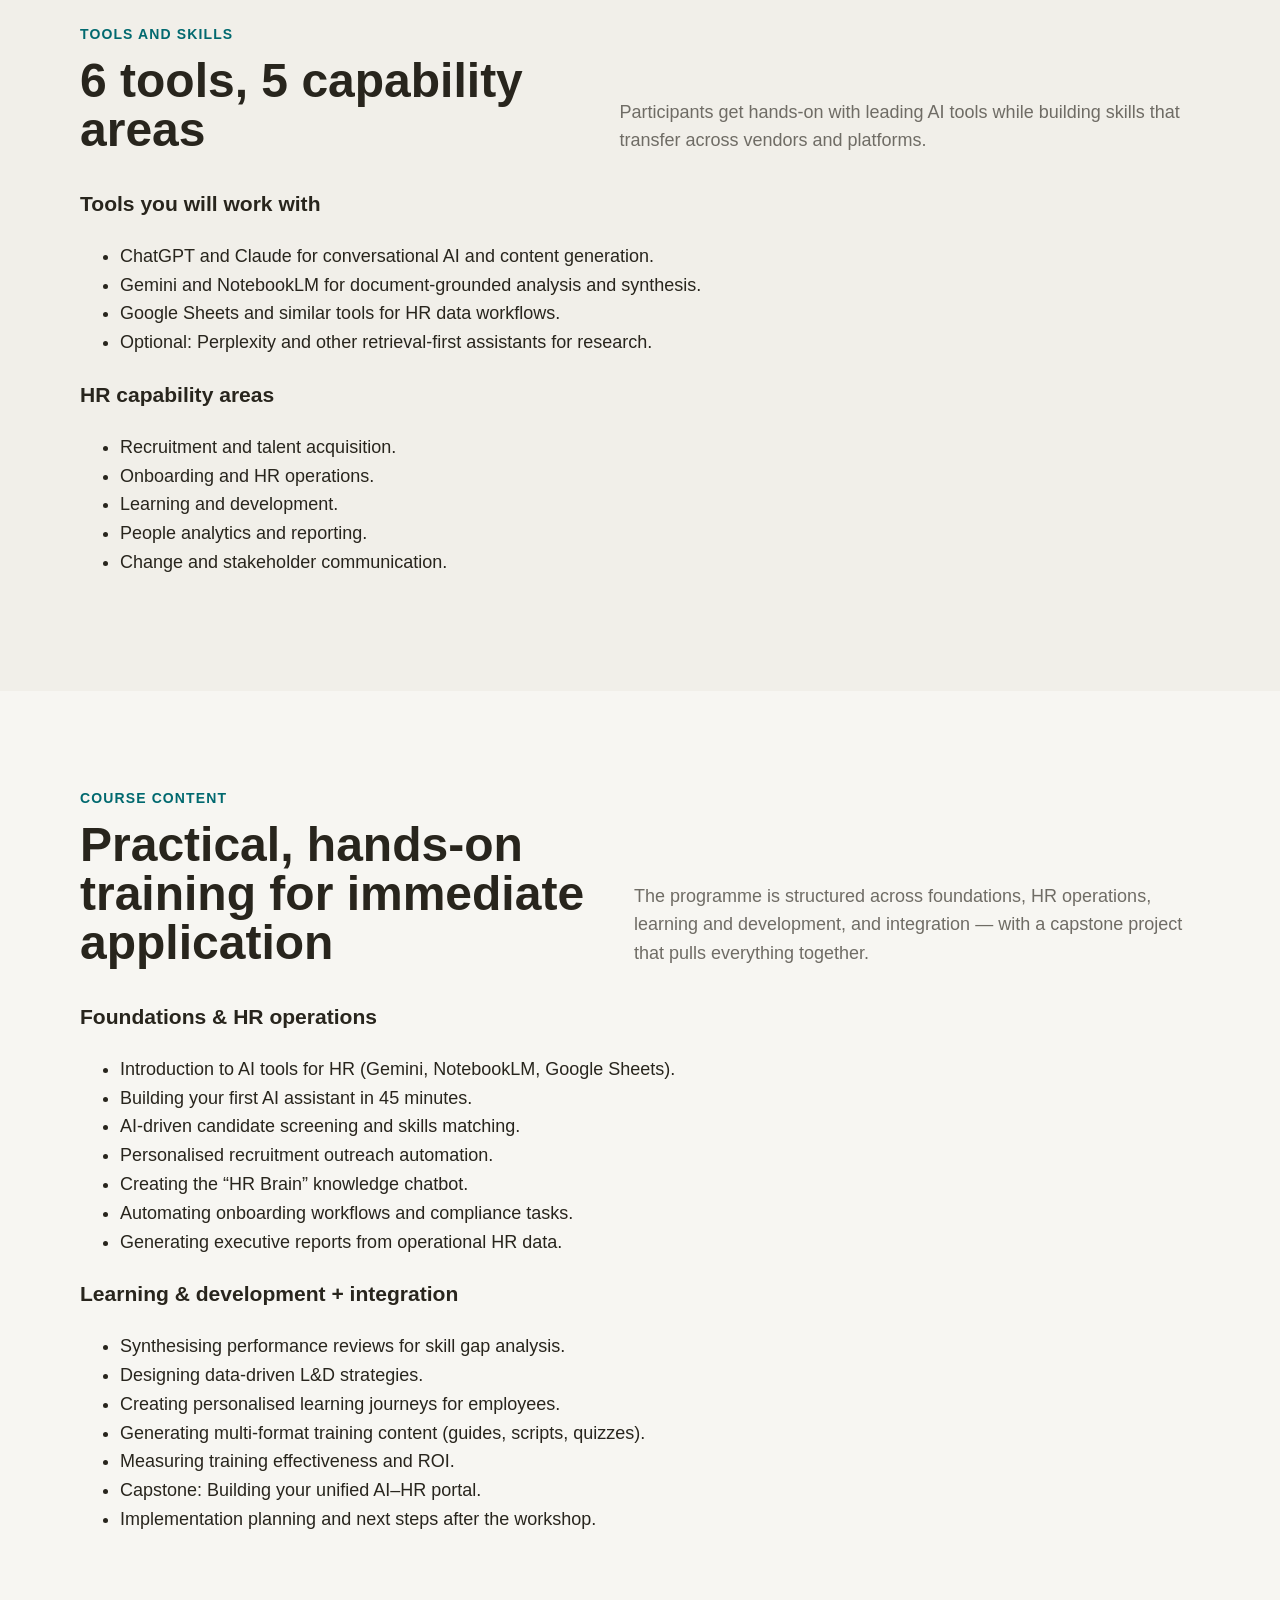
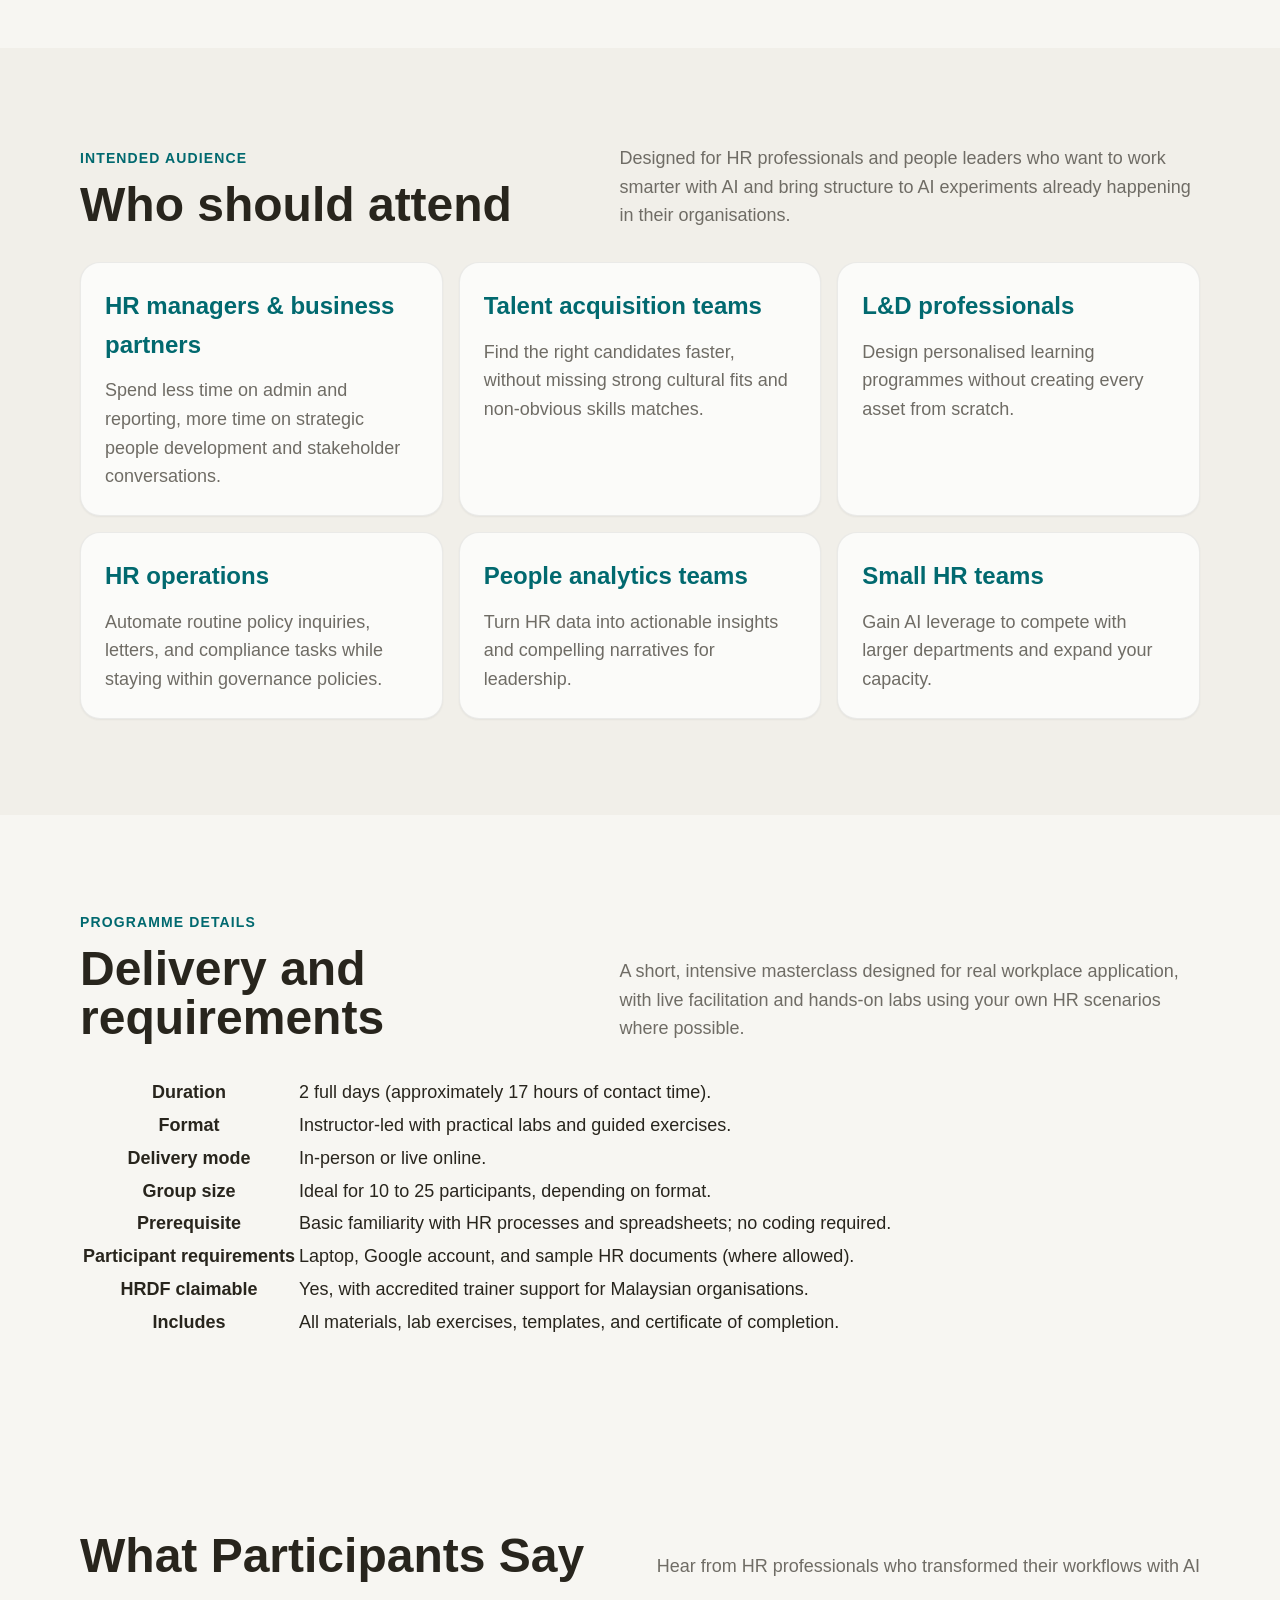
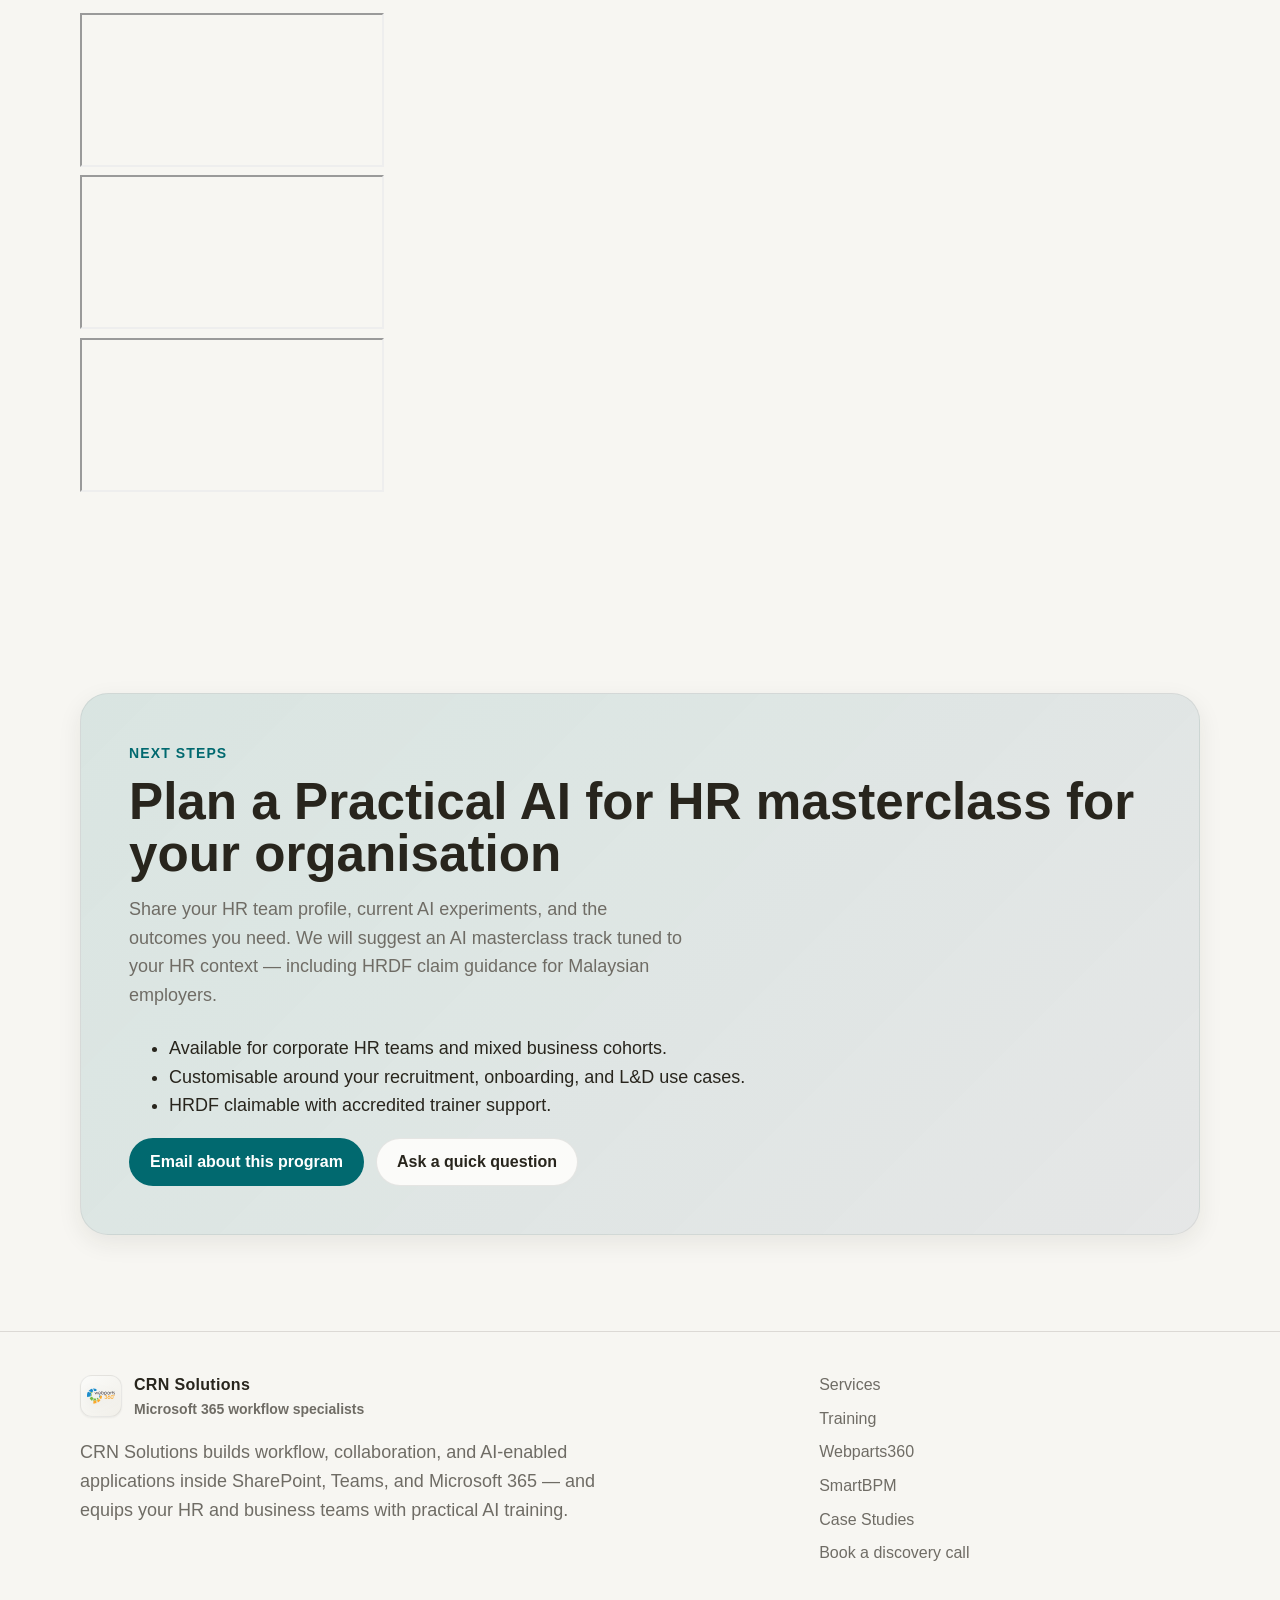
==== commit e4853bac: "Revamp testimonials section with videos and new content Updated testimonials section with new headin" ====
--- a/aimc.html
+++ b/aimc.html
@@ -289,22 +289,37 @@
     </section>
 
     <!-- Testimonials placeholder -->
-    <section data-reveal>
-      <div class="container">
-        <div class="section-head">
-          <div>
-            <div class="kicker">Participant feedback</div>
-            <h2>What participants say</h2>
-          </div>
-          <p>
-            HR teams use this masterclass to move from exploratory AI experiments to a practical, governed toolkit they can apply across recruitment, onboarding, and learning.
-          </p>
-        </div>
-
-        <div class="quote-block">
-          <strong>“We went from scattered AI experiments to a clear playbook for recruitment and L&amp;D.”</strong>
-          <br />
-          Use this space to feature short quotes from HR leaders and practitioners once you have them.
+    <section id="testimonials">
+      <div class="container">
+        <div class="section-head">
+          <h2>What Participants Say</h2>
+          <p>Hear from HR professionals who transformed their workflows with AI</p>
+        </div>
+        <div class="video-grid">
+          <article class="video-card">
+            <iframe 
+              src="https://www.youtube.com/embed/bUMkilHg1Bk" 
+              title="UWC Berhad, COO"
+              allow="accelerometer; autoplay; clipboard-write; encrypted-media; gyroscope; picture-in-picture" 
+              allowfullscreen>
+            </iframe>
+          </article>
+          <article class="video-card">
+            <iframe 
+              src="https://www.youtube.com/embed/ZWJ2enZFY6o" 
+              title="Testimonial 2"
+              allow="accelerometer; autoplay; clipboard-write; encrypted-media; gyroscope; picture-in-picture" 
+              allowfullscreen>
+            </iframe>
+          </article>
+          <article class="video-card">
+            <iframe 
+              src="https://www.youtube.com/embed/tkHH0F32t_s" 
+              title="Testimonial 3"
+              allow="accelerometer; autoplay; clipboard-write; encrypted-media; gyroscope; picture-in-picture" 
+              allowfullscreen>
+            </iframe>
+          </article>
         </div>
       </div>
     </section>
